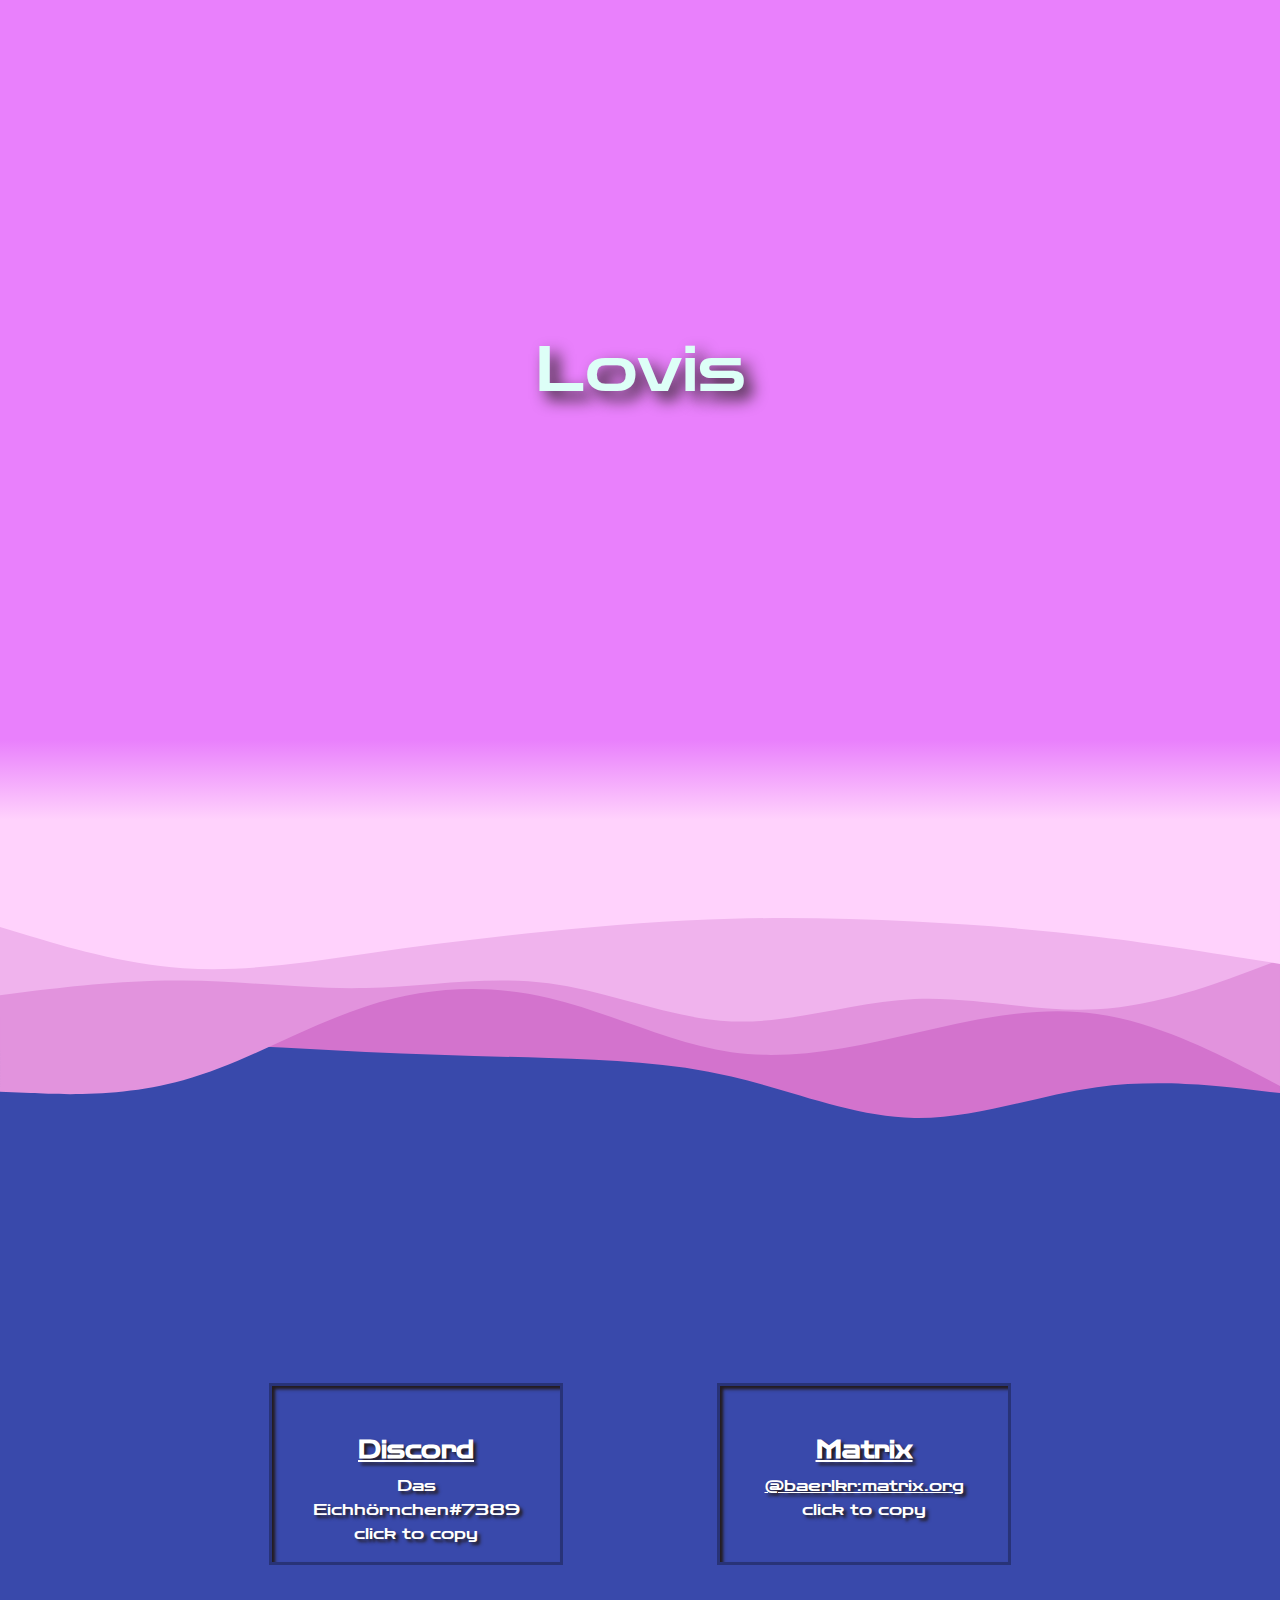
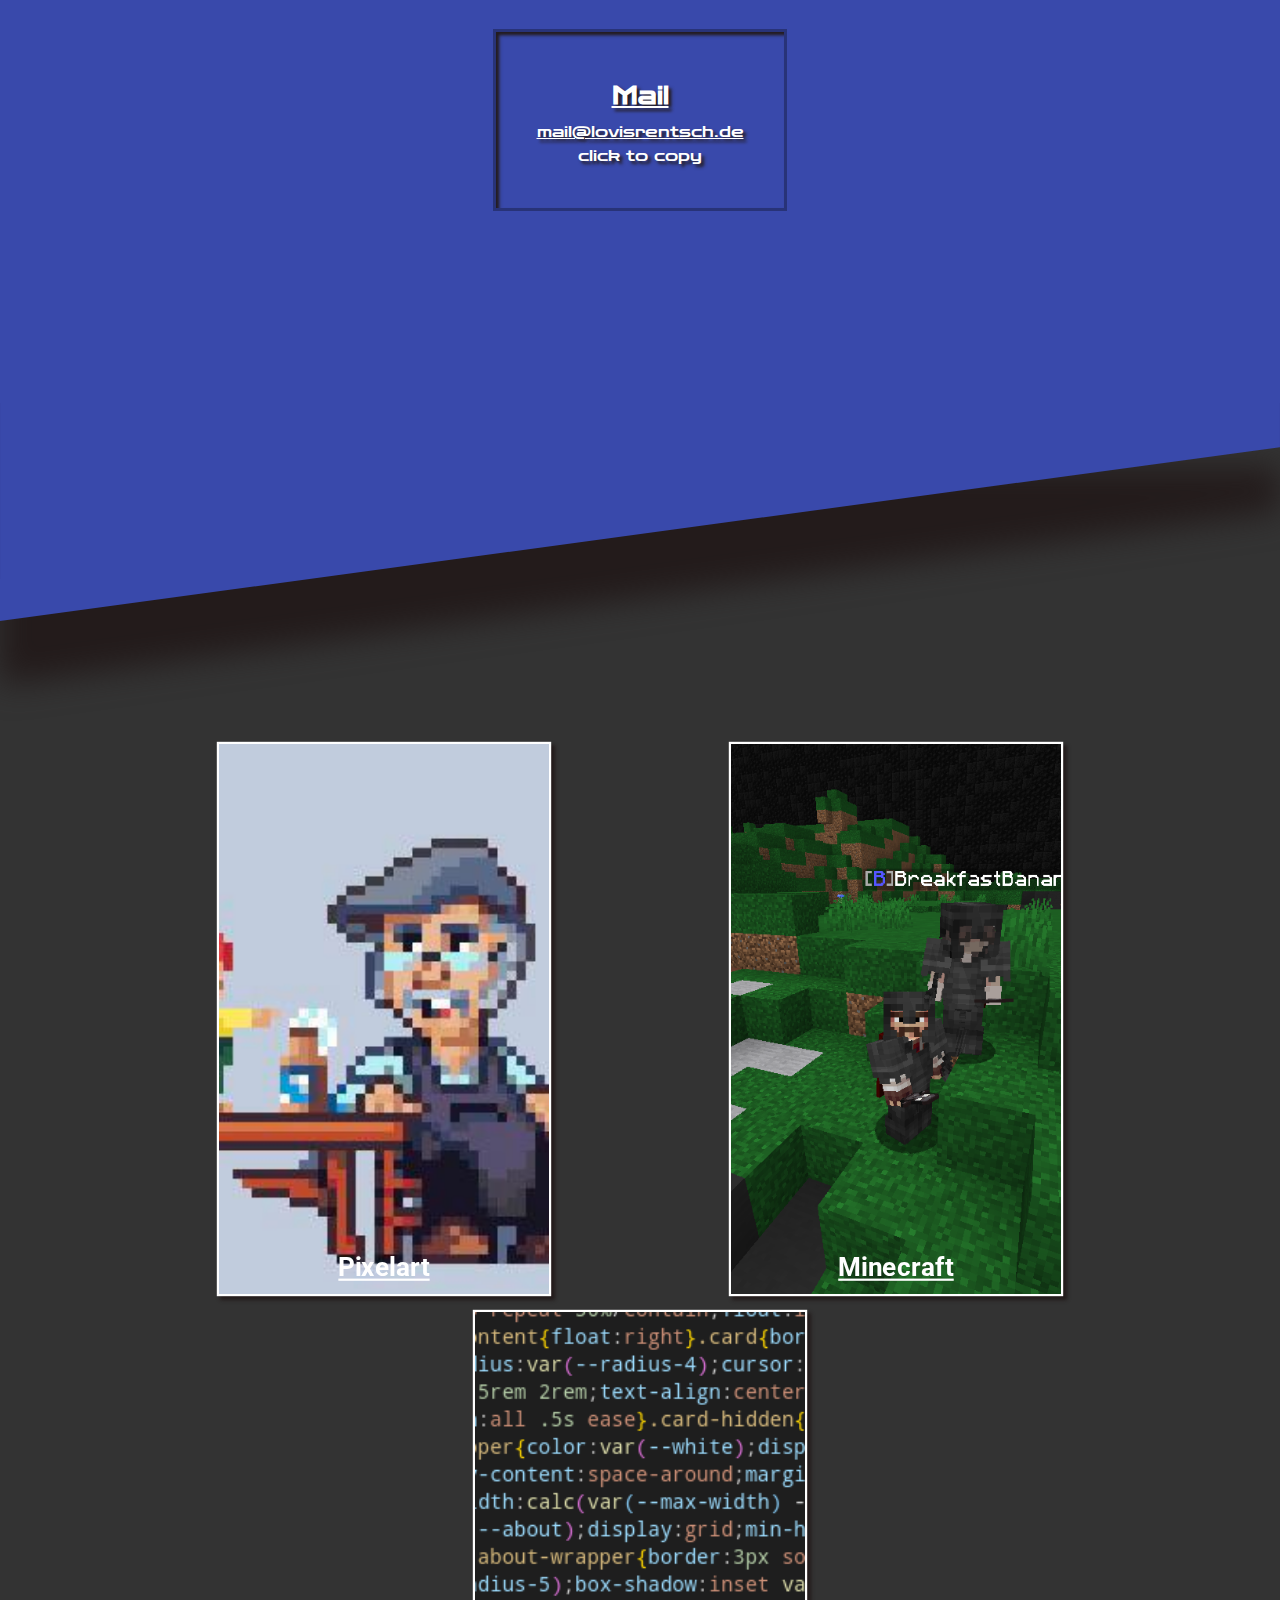
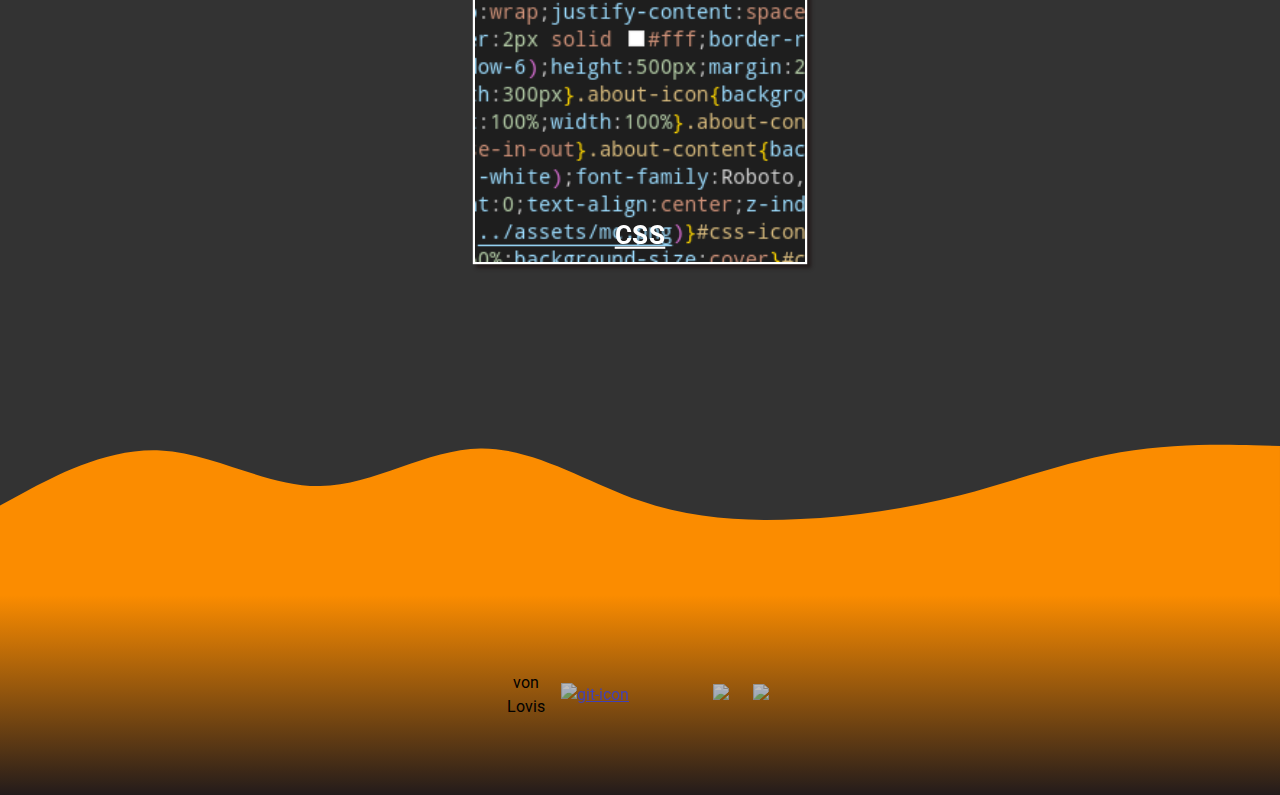
==== index.html @ d0f10a64 "Add files via upload" ====
<!DOCTYPE html>
<html lang="en">
<head>
    <meta charset="UTF-8">
    <meta http-equiv="X-UA-Compatible" content="IE=edge">
    <meta name="viewport" content="width=device-width, initial-scale=1.0">
    <style>
        @import url("https://unpkg.com/open-props");@import url("https://fonts.googleapis.com/css2?family=Zen+Dots&display=swap");@import url("https://fonts.googleapis.com/css2?family=Roboto:wght@300;500&display=swap");*{margin:0;padding:0}.float-left{float:left}.float-right{float:right}.text-al-left{text-align:left}.text-al-right{text-align:right}.text-al-center{text-align:center}.child-center{display:grid;place-items:center}html{font-family:Zen Dots,cursive;line-height:1.5em;overflow-x:hidden;scroll-behavior:smooth}::-webkit-scrollbar{width:.75rem}::-webkit-scrollbar-track{background-color:var(--gray-4)}::-webkit-scrollbar-thumb{background-color:var(--gray-6);border:2px solid var(--gray-4);border-radius:var(--radius-4)}h2{line-height:2em;text-decoration:underline}@keyframes onload{0%{background-color:#40e0d0;opacity:0}to{opacity:1}}body{animation:onload 6s ease}:root{--cyan:#ddfff7;--pink:#ffd2fc;--violet:#e980fc;--violet2:#b96ac9;--black:#231b1b;--blue:#3949ab;--green:#7cb342;--green-l1:#94c561;--green-l2:#add285;--green-d1:#638f35;--orange:#fb8c00;--white:#fff;--base:#333;--blue-d1:#283378;--about:var(--base);--shadow-5:.125em .125em .25em var(--black);--shadow-6:.2rem .2rem .2rem var(--black);--intro-gradient:var(--gradient-21);--max-width:100vw;--nav-height:5rem;--tween-shadow:0 4rem 1rem var(--black)}#intro{background-color:var(--violet);background-size:cover;display:grid;height:calc(100vh - 10rem);place-items:center;width:var(--max-width)}.lovis{color:var(--cyan);font-family:Zen Dots,cursive;font-size:4rem;position:relative;text-shadow:var(--shadow-5)}.lovis:before{background-color:var(--cyan);border-radius:.125em;box-shadow:var(--shadow-5);content:"";height:.125em;position:absolute;transform:translateY(1em);transition:all .5s ease-in-out;width:0}nav{align-items:center;background-color:var(--pink);display:flex;height:var(--nav-height);justify-content:space-around;position:sticky;top:0;width:var(--max-width);z-index:2}nav a{border:2px solid var(--cyan-9);color:var(--cyan-9);font-size:1.25rem;margin:1em 0;padding:.25em 1.5em;position:relative;text-decoration:none;transition:all .25s ease}nav a:before{bottom:0;content:"";left:0;outline:var(--cyan-9) 2px solid;position:absolute;right:0;top:0;transition:all .5s ease}#contact{background-color:var(--blue);display:flex;flex-wrap:wrap;justify-content:center;min-height:30vh;width:var(--max-width)}#contact a{color:var(--white)}.contact-icon{background:url(https://api.iconify.design/ic:baseline-alternate-email.svg?color=currentColor) no-repeat 50%/contain;float:left;height:4rem;width:4rem}.contact-content{float:right}.card{border:3px solid var(--blue-d1);border-radius:var(--radius-4);cursor:pointer;height:6rem;margin:2rem;padding:2.5rem 2rem;text-align:center;width:14rem}.card,.card-hidden{transition:all .5s ease}.card-hidden{color:var(--gray-4);font-size:0}.card-wrapper{color:var(--white);display:flex;flex-wrap:wrap;justify-content:space-around;margin:calc(var(--nav-height)*2) 0;width:calc(var(--max-width) - 30%)}#about{background-color:var(--about);display:grid;min-height:60vh;place-content:center}.about-wrapper{border:3px solid var(--black);border-radius:var(--radius-5);box-shadow:inset var(--shadow-6);display:flex;flex-wrap:wrap;justify-content:space-around;max-width:80vw;padding:2.5rem}.about-item{border:2px solid #fff;border-radius:var(--radius-5);box-shadow:var(--shadow-6);height:500px;margin:2rem;overflow:hidden;position:relative;width:300px}.about-icon{background:var(--gradient-23);height:100%;width:100%}.about-content,.about-icon{transition:all 1s ease-in-out}.about-content{background:transparent;bottom:3em;color:var(--white);font-family:Roboto,sans-serif;left:0;margin:0 auto;max-width:80%;position:relative;right:0;text-align:center}.about-content a{color:var(--gray-4)}#mc-icon{background-image:url(assets/mc.png);background-position:50%;background-size:cover}#css-icon{background-image:url(assets/css.png)}#css-icon,#pixel-icon{background-position:50%;background-size:cover;height:100%;width:100%}#pixel-icon{background-image:url(assets/pumuckl.jpg);background-repeat:no-repeat}#footer{background:linear-gradient(var(--orange),var(--black));display:flex;height:200px;justify-content:left}.footer-item{display:grid;margin:2rem;place-content:center}.footer-icon{filter:contrast(50%);height:50px;margin:10px;transition:all 1s ease}.footer-wrapper{align-items:center;color:var(--gray-5);display:flex;font-family:Roboto,sans-serif;justify-content:center;width:100%}.credit{height:fit-content;min-width:50px;text-align:center}.linie{border:2px solid var(--gray-5);border-radius:3px;height:60%;width:0}.other-tools{background-color:var(--black);border:none;bottom:0;color:var(--gray-5);display:flex;font-size:.75rem;justify-content:space-around;padding:.5em;position:relative;width:100%}.other-tools a{color:var(--gray-6);font-family:Roboto,sans-serif}#footer-links{align-items:center;display:grid;grid-auto-flow:column}.lovis:hover:before{width:100%}.lovis:hover{cursor:url(https://api.iconify.design/twemoji:cookie.svg?color=currentColor),auto}nav a:hover{box-shadow:inset var(--shadow-5);text-shadow:var(--shadow-5)}::-webkit-scrollbar-thumb:hover{background-color:var(--gray-7)}a:hover{text-decoration:underline;text-decoration-style:double}.card:hover .card-hidden{font-size:1rem}.card:hover{box-shadow:inset var(--shadow-6);text-shadow:var(--shadow-6)}.about-item:hover .about-content{transform:translateY(-110%)}.about-item:hover .about-icon{filter:brightness(50%)}.footer-icon:hover{filter:contrast(1);transform:scale(1.1)}.software{display:inline}.tween-nav-contact{background-color:var(--blue)}.tween-nav-contact img{width:100%}.tween-intro-nav{background-image:linear-gradient(var(--violet),var(--pink));height:5rem}.tween-contact-about{background-color:var(--about)}.tween-contact-about img{filter:drop-shadow(var(--tween-shadow));margin:0;width:100%}.tween-footer img{width:100%}.tween-footer{background-color:var(--base);display:grid}.tooltip{display:inline-block;position:relative}.tooltip .tooltiptext{background-color:#555;border-radius:6px;bottom:150%;color:#fff;font-family:Roboto,sans-serif;left:50%;margin-left:-75px;opacity:0;padding:5px;position:absolute;text-align:center;transition:opacity .3s;visibility:hidden;width:140px;z-index:1}.tooltip .tooltiptext:after{border:5px solid transparent;border-top-color:#555;content:"";left:50%;margin-left:-5px;position:absolute;top:100%}.tooltip:hover .tooltiptext{opacity:1;visibility:visible}.toast{background-color:var(--green-l2);border:4px dotted var(--green-d1);bottom:0;display:none;font-family:Courier New,Courier,monospace;margin:1rem;opacity:0;outline:var(--green-l2) solid 4px;padding:1em;position:fixed;transition:1s}.toast-wrapper{position:relative;z-index:4}.toast.block{display:block}.toast.eingeblendet{opacity:1}.toast.ausgeblendet{opacity:0}@media (max-width:1500px){.about-wrapper{border:none;box-shadow:none}.about-item{max-height:60vh;transform:scale(1.1)}nav a{box-shadow:inset var(--shadow-5);font-size:0;height:50px;text-shadow:var(--shadow-5);width:50px}#nav-contact{background:url(https://api.iconify.design/ic:round-contact-page.svg?color=currentColor) no-repeat 50%/contain}#nav-intro{background:url(https://api.iconify.design/ic:baseline-arrow-upward.svg?color=currentColor) no-repeat 50%/contain}#nav-about{background:url(https://api.iconify.design/ic:round-info.svg?color=currentColor) no-repeat 50%/contain}.card{box-shadow:inset var(--shadow-6);text-shadow:var(--shadow-6)}.card-hidden{font-size:1rem}.other-tools{display:none}}@media (max-width:320px){.zuklein{display:fixed;width:100%}.alles{display:none}body{animation:none;background-color:red;display:grid;height:100vh;padding:1em;place-content:center}}@media (min-width:320px){.zuklein{display:none}}@media (min-height:350px){.zukleinvertikal{display:none}}@media (max-height:350px){.zukleinvertikal{display:fixed;width:100%}.alles,.zuklein{display:none}body{animation:none;background-color:red;display:grid;height:100vh;padding:1em;place-content:center}}
    </style>
    <title>Lovis Rentsch</title>
    <link rel="shortcut icon" href="/assets/favicon.ico" type="image/x-icon">
    <script defer>
    function copydc() {
        var copyText = "Das Eichhörnchen#7389";
        navigator.clipboard.writeText(copyText);
        toasteinblenden();
    }
    function copymatrix() {
        var copyText = "@baerlkr:matrix.org";
        navigator.clipboard.writeText(copyText);
        toasteinblenden();
    }
    function copymail() {
        var copyText = "mail@lovisrentsch.de";
        navigator.clipboard.writeText(copyText);
        toasteinblenden();
    }
    function toasteinblenden(toast) {
        document.getElementById("toast-copy").classList.add("block");
        window.setTimeout( function() {
            document.getElementById("toast-copy").classList.add("eingeblendet");
        },1);
        window.setTimeout(toastausblenden, 2500);
    }
    function toastausblenden(toast) {
        document.getElementById("toast-copy").classList.add("ausgeblendet");
        window.setTimeout(function() {
            document.getElementById("toast-copy").classList.remove("block");
        },500);
        document.getElementById("toast-copy").classList.remove("eingeblendet");
        document.getElementById("toast-copy").classList.remove("ausgeblendet");
    }
    </script>
</head>
<body>
    <div class="zuklein">
        <p>
            Dein Bildschirm ist zu klein!
        </p>
    </div>
    <div class="zukleinvertikal">
        <p>
            Dein Bildschirm ist zu klein!
        </p>
    </div>
    <div class="alles">
    <div class="toast-wrapper">
        <div class="toast" id="toast-copy">
            In die Zwischenablage kopiert!
        </div>
    </div>
    <section id="intro">
        <div class="lovis">Lovis</div>
    </section>
    <div class="tween-intro-nav">
    </div>
        <nav>
            <a href="#intro" id="nav-intro">Intro</a>
            <a href="#contact" id="nav-contact" >Kontakt</a>
            <a href="#about" id="nav-about" >about</a>
        </nav>
        
        <div class="tween-nav-contact">
            <img src="assets/nav-contact.svg" alt="tween-stacked-waves">
        </div>
    <section id="contact">
        <div class="card-wrapper">
        <div class="card" onclick="copydc()" id="contact-dc">
            <h2>Discord</h2>
            <p id="contact-dc-copy">Das Eichhörnchen#7389</p>
            <div class="card-hidden">click to copy</div>
        </div>
        <div class="card" onclick="copymatrix()" id="contact-matrix">
            <h2>Matrix</h2>
            <a href="https://matrix.to/#/@baerlkr:matrix.org">@baerlkr:matrix.org</a>
            <div class="card-hidden">click to copy</div>
        </div>
        <div class="card" onclick="copymail()" id="contact-mail">
            <h2>Mail</h2>
            <a href="mailto:mail@lovisrentsch.de">mail@lovisrentsch.de</a>
            <div class="card-hidden">click to copy</div>
        </div>
        </div>
    </section>
    <div class="tween-contact-about">
        <img src="assets/contact-about.svg" alt="contact-about-wave">
    </div>
    <section id="about">
        <div class="about-wrapper">
            <div class="about-item pixel">
                <div class="about-icon" id="pixel-icon"></div>
                <div class="about-content pixel-content">
                    <h2>Pixelart</h2>
                    <p>Ich finde den Pixelart Style sehr ansprechend. Auch animiertes Pixelart finde ich faszinierend.</p>
                    <a href="https://www.reddit.com/r/placeDE/comments/tvegho/pumuckl_meister_eder/?utm_source=share&utm_medium=web2x&context=3">u/sleepdeeptreep</a>
                </div>
            </div>
            <div class="about-item mc">
                <div class="about-icon" id="mc-icon"></div>
                <div class="about-content mc-content">
                    <h2>Minecraft</h2>
                    <p>
                        Minecraft ist mein Lieblingsspiel auf dem PC.
                    </p>
                    <a href="https://de.namemc.com/profile/BaerLKR.1">IGN: BaerLKR</a>
                </div>
            </div>
            <div class="about-item css">
                <div class="about-icon" id="css-icon"></div>
                <div class="about-content css-content">
                    <h2>CSS</h2>
                    <p>
                        Ich entwerfe gerne Seiten mit HTML, CSS und JS.
                    </p>
                    <a href="https://github.com/LoviRent/LoviRent.github.io/blob/main/index.html">style.css</a>
                </div>
            </div>
        </div>
    </section>
    <div class="tween-footer">
        <img src="assets/footer.svg" alt="footer-wave">
    </div>
    <section id="footer">
        <div class="footer-wrapper">
        <div class="footer-item" id="footer-links">
            <div class="credit">
            <p>von</p>
            <p>Lovis</p>
        </div>
        <div class="github tooltip">
            <div class="tooltiptext">Quellcode</div>
            <a href="https://github.com/LoviRent/LoviRent.github.io">
                <img src="https://api.iconify.design/uil:github.svg" alt="git-icon" class="footer-icon" >
            </a>
        </div>
        </div>
        <div class="linie">
        </div>
        <div class="software footer-item">            
            <div class="openprops tooltip footer-icon-wrapper">
                <div class="tooltiptext">
                    PostCSS
                </div>
                <a href="https://postcss.org/">
                <img src="https://camo.githubusercontent.com/a2ebaaedf9af41416a2717b3a28f405b39535397f4463c5c5119146c84c240f9/68747470733a2f2f706f73746373732e6f72672f6c6f676f2e737667" class="footer-icon">
            </a>
            </div>
            <div class="postcss tooltip footer-icon-wrapper">
                <div class="tooltiptext">
                    openprops
                </div>
                <a href="https://open-props.style/">
                <img src="https://user-images.githubusercontent.com/1134620/141246730-7df4cf2a-6249-42ca-a01b-494c3ccddabe.png" class="footer-icon">
            </a>
            </div>
        </div>
        </div>
    </section>
    <div class="other-tools">
        <div class="tooltip" id="used-1">
            <a href="https://vipinmishra.dev/VIPColors/">VIP colors</a>
            <div class="tooltiptext">eine Farbpalette</div>
        </div>
        <div class="tooltip" id="used-2">
            <a href="https://vipinmishra.dev/color-shades-generator/">colorshades</a>
            <div class="tooltiptext">hell/dunkel Farbtöne</div>
        </div>
        <div class="tooltip" id="used-3">
            <a href="https://cssgradient.io/">CSS gradient</a>
            <div class="tooltiptext">CSS Farbverläufe</div>
        </div>
        <div class="tooltip" id="used-4">
            <a href="https://haikei.app/">Haikei</a>
            <div class="tooltiptext">ein SVG/PNG Wellen-Generator</div>
        </div>
        <div class="tooltip" id="used-5">
            <a href="https://icones.js.org/">icones</a>
            <div class="tooltiptext">Icons ohne Download</div>
        </div>
    </div>
</div>
</body>
</html>
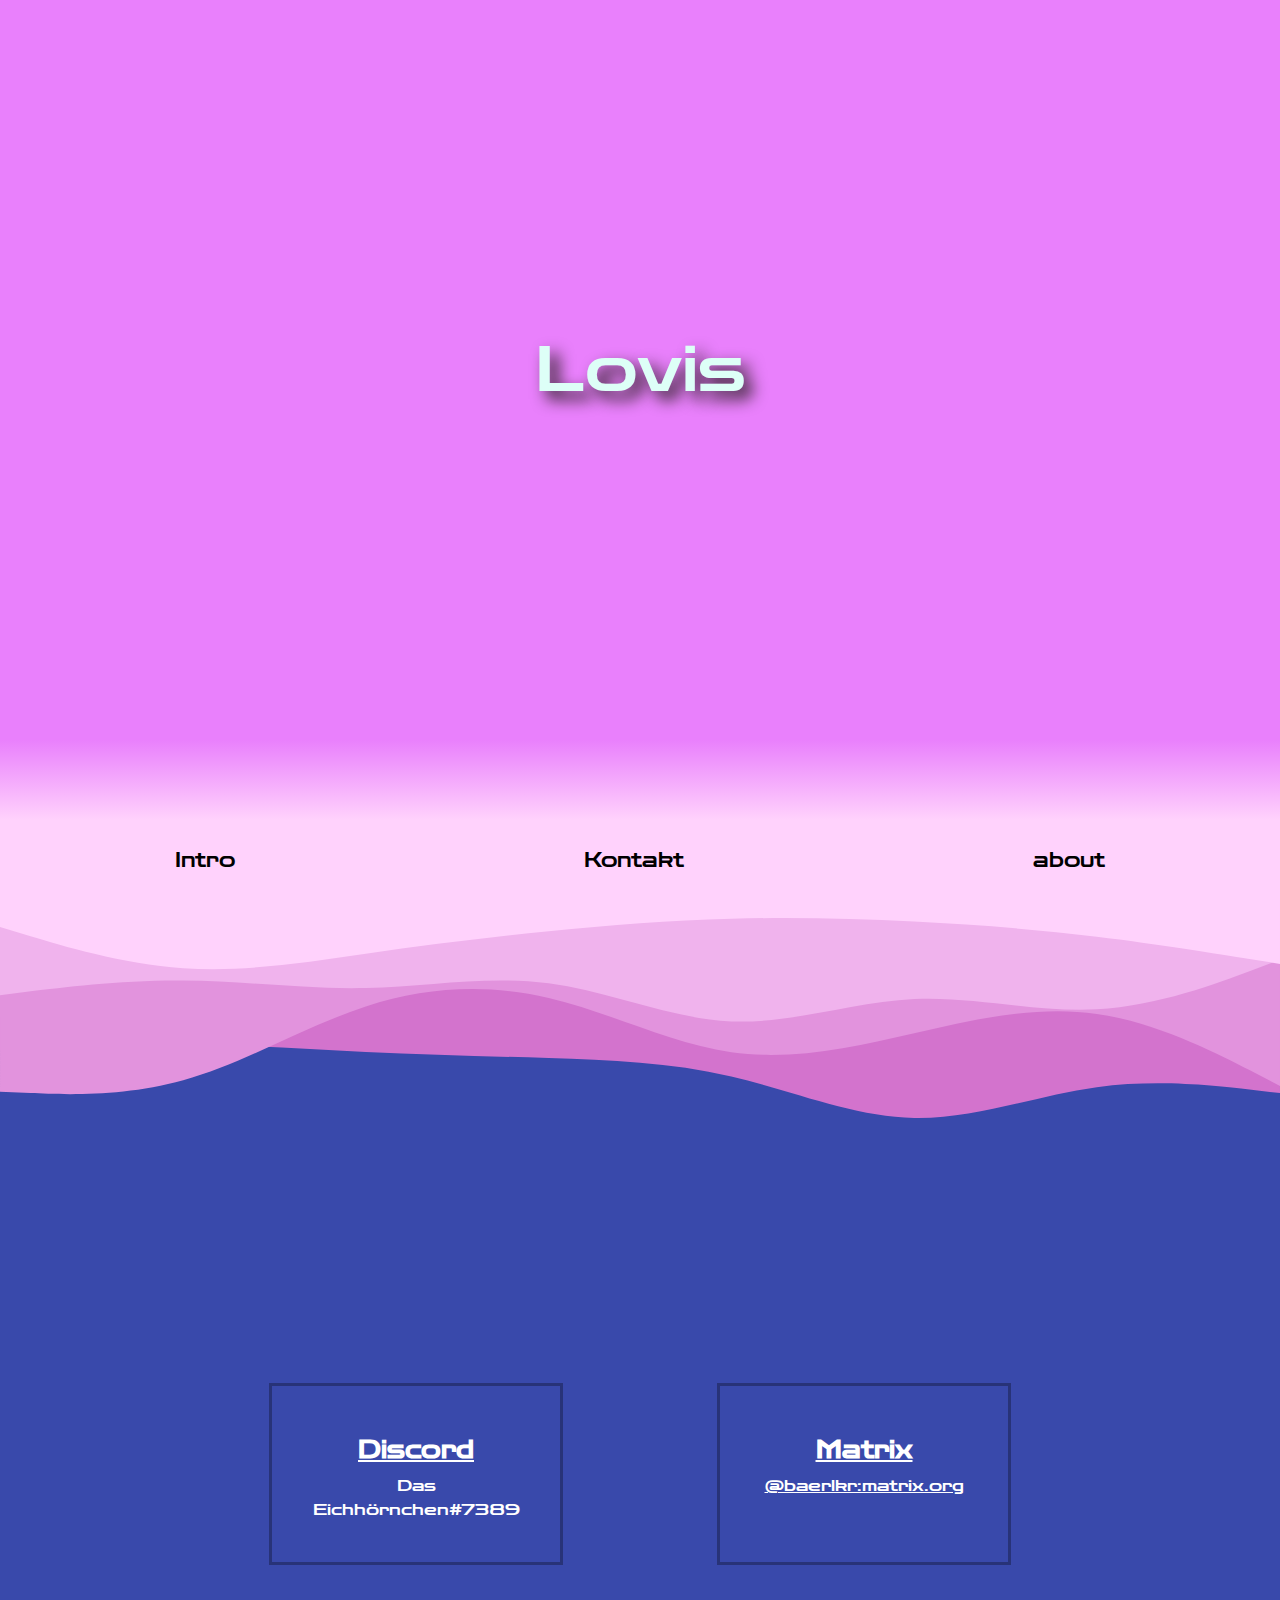
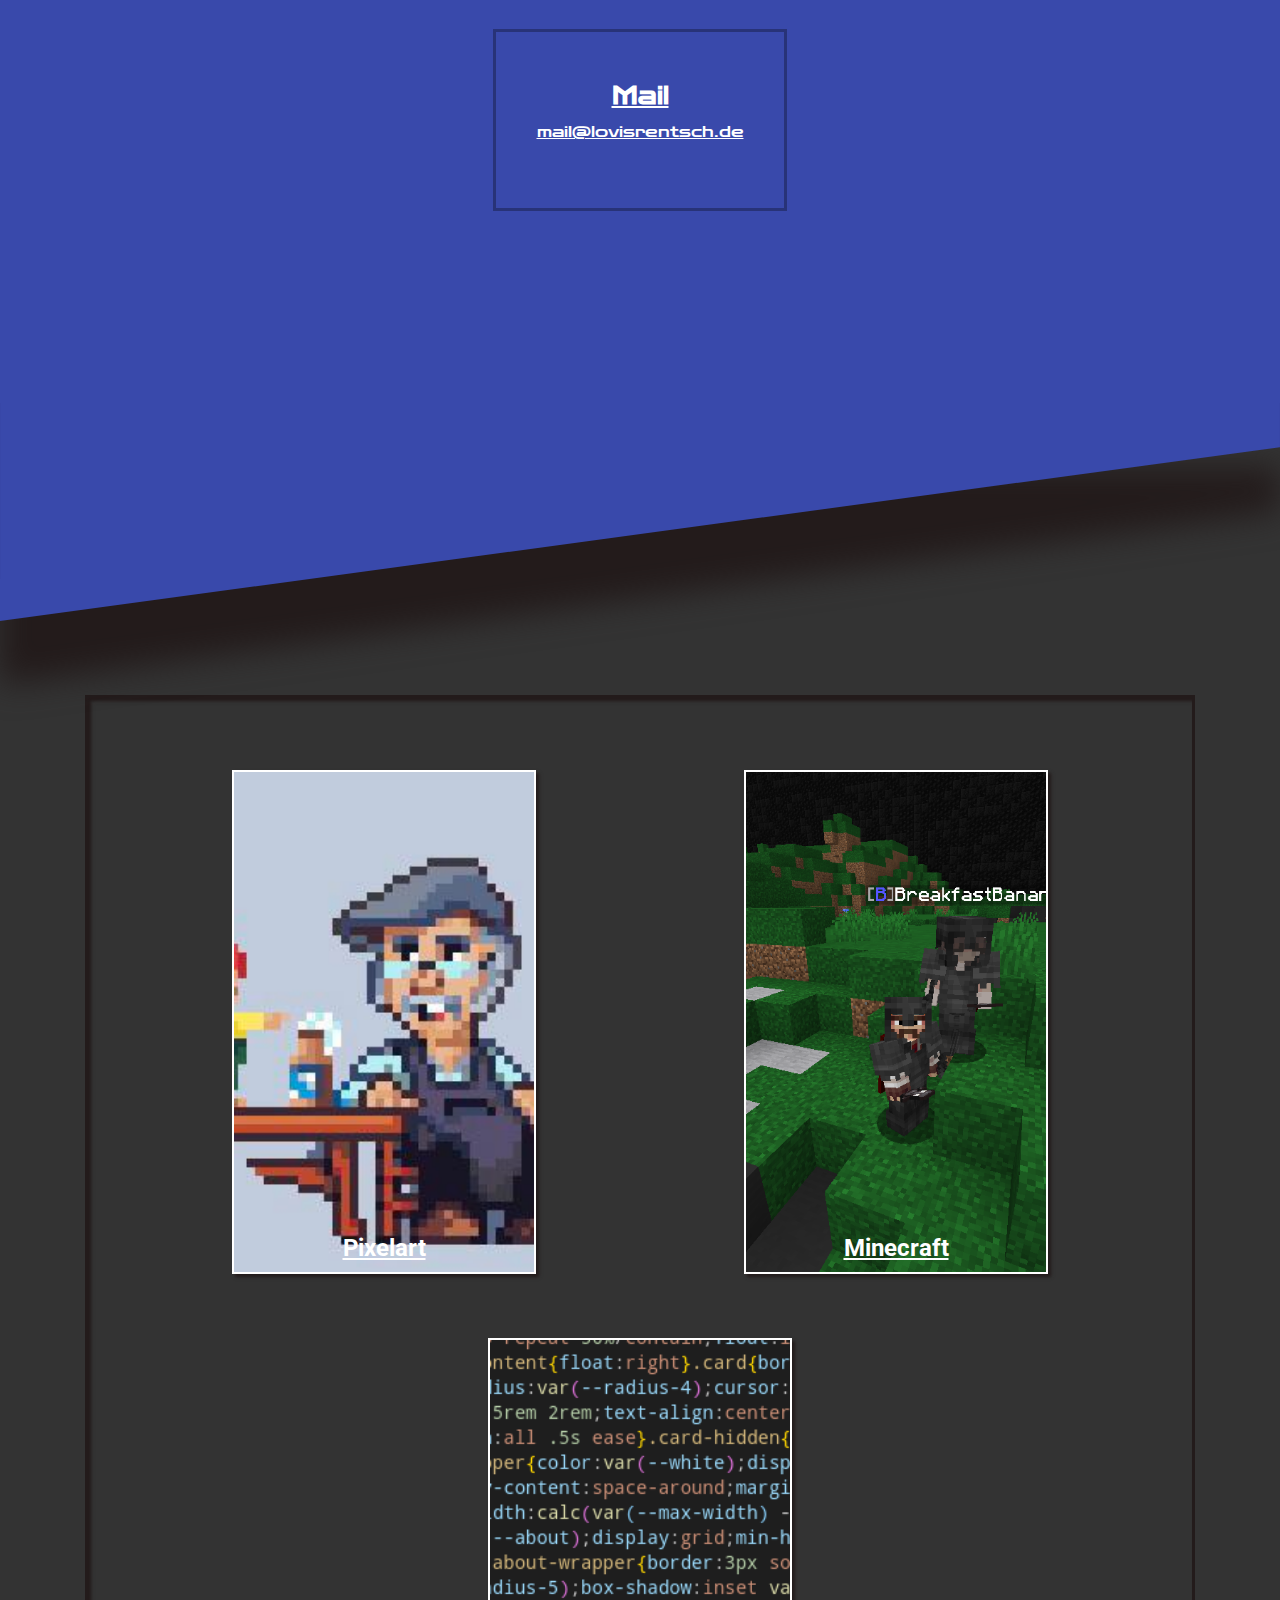
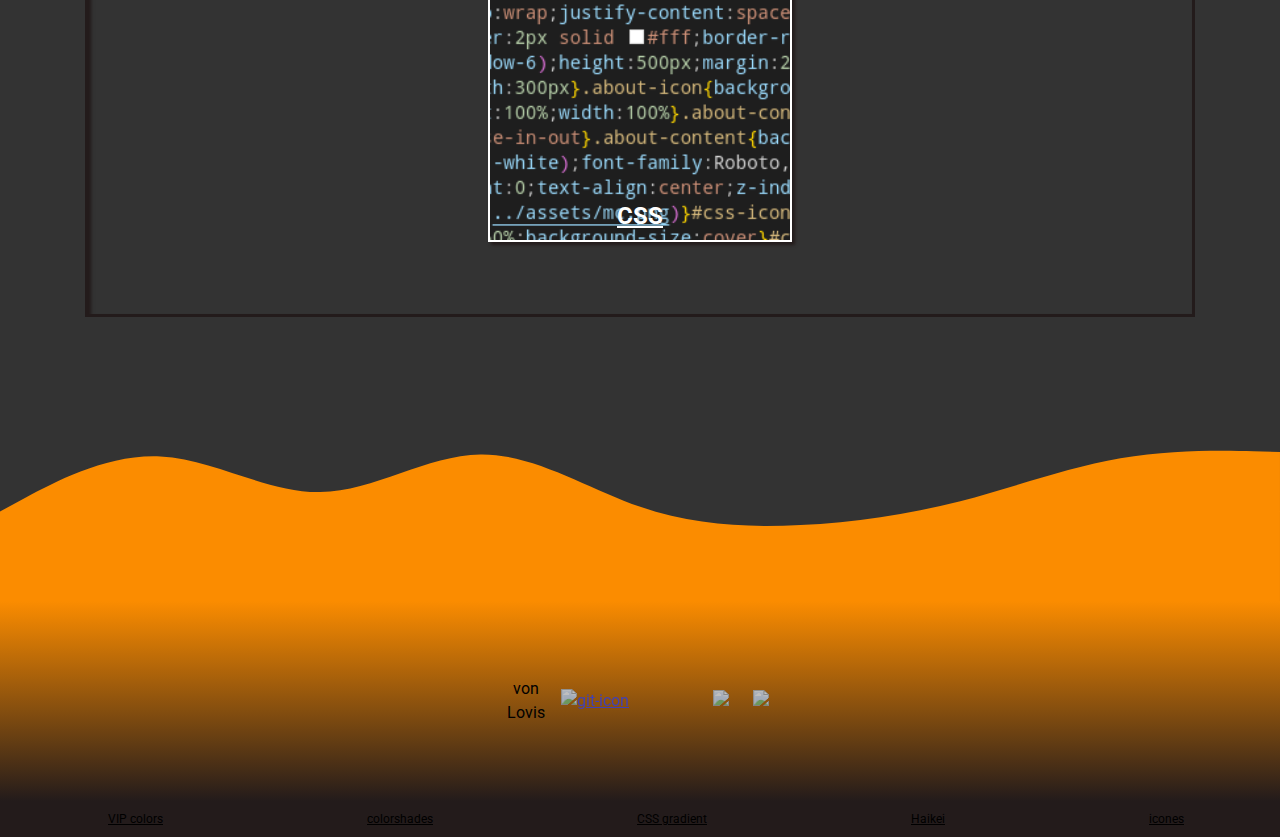
==== commit 7739f519: "Add files via upload" ====
--- a/index.html
+++ b/index.html
@@ -4,43 +4,13 @@
     <meta charset="UTF-8">
     <meta http-equiv="X-UA-Compatible" content="IE=edge">
     <meta name="viewport" content="width=device-width, initial-scale=1.0">
-    <style>
-        @import url("https://unpkg.com/open-props");@import url("https://fonts.googleapis.com/css2?family=Zen+Dots&display=swap");@import url("https://fonts.googleapis.com/css2?family=Roboto:wght@300;500&display=swap");*{margin:0;padding:0}.float-left{float:left}.float-right{float:right}.text-al-left{text-align:left}.text-al-right{text-align:right}.text-al-center{text-align:center}.child-center{display:grid;place-items:center}html{font-family:Zen Dots,cursive;line-height:1.5em;overflow-x:hidden;scroll-behavior:smooth}::-webkit-scrollbar{width:.75rem}::-webkit-scrollbar-track{background-color:var(--gray-4)}::-webkit-scrollbar-thumb{background-color:var(--gray-6);border:2px solid var(--gray-4);border-radius:var(--radius-4)}h2{line-height:2em;text-decoration:underline}@keyframes onload{0%{background-color:#40e0d0;opacity:0}to{opacity:1}}body{animation:onload 6s ease}:root{--cyan:#ddfff7;--pink:#ffd2fc;--violet:#e980fc;--violet2:#b96ac9;--black:#231b1b;--blue:#3949ab;--green:#7cb342;--green-l1:#94c561;--green-l2:#add285;--green-d1:#638f35;--orange:#fb8c00;--white:#fff;--base:#333;--blue-d1:#283378;--about:var(--base);--shadow-5:.125em .125em .25em var(--black);--shadow-6:.2rem .2rem .2rem var(--black);--intro-gradient:var(--gradient-21);--max-width:100vw;--nav-height:5rem;--tween-shadow:0 4rem 1rem var(--black)}#intro{background-color:var(--violet);background-size:cover;display:grid;height:calc(100vh - 10rem);place-items:center;width:var(--max-width)}.lovis{color:var(--cyan);font-family:Zen Dots,cursive;font-size:4rem;position:relative;text-shadow:var(--shadow-5)}.lovis:before{background-color:var(--cyan);border-radius:.125em;box-shadow:var(--shadow-5);content:"";height:.125em;position:absolute;transform:translateY(1em);transition:all .5s ease-in-out;width:0}nav{align-items:center;background-color:var(--pink);display:flex;height:var(--nav-height);justify-content:space-around;position:sticky;top:0;width:var(--max-width);z-index:2}nav a{border:2px solid var(--cyan-9);color:var(--cyan-9);font-size:1.25rem;margin:1em 0;padding:.25em 1.5em;position:relative;text-decoration:none;transition:all .25s ease}nav a:before{bottom:0;content:"";left:0;outline:var(--cyan-9) 2px solid;position:absolute;right:0;top:0;transition:all .5s ease}#contact{background-color:var(--blue);display:flex;flex-wrap:wrap;justify-content:center;min-height:30vh;width:var(--max-width)}#contact a{color:var(--white)}.contact-icon{background:url(https://api.iconify.design/ic:baseline-alternate-email.svg?color=currentColor) no-repeat 50%/contain;float:left;height:4rem;width:4rem}.contact-content{float:right}.card{border:3px solid var(--blue-d1);border-radius:var(--radius-4);cursor:pointer;height:6rem;margin:2rem;padding:2.5rem 2rem;text-align:center;width:14rem}.card,.card-hidden{transition:all .5s ease}.card-hidden{color:var(--gray-4);font-size:0}.card-wrapper{color:var(--white);display:flex;flex-wrap:wrap;justify-content:space-around;margin:calc(var(--nav-height)*2) 0;width:calc(var(--max-width) - 30%)}#about{background-color:var(--about);display:grid;min-height:60vh;place-content:center}.about-wrapper{border:3px solid var(--black);border-radius:var(--radius-5);box-shadow:inset var(--shadow-6);display:flex;flex-wrap:wrap;justify-content:space-around;max-width:80vw;padding:2.5rem}.about-item{border:2px solid #fff;border-radius:var(--radius-5);box-shadow:var(--shadow-6);height:500px;margin:2rem;overflow:hidden;position:relative;width:300px}.about-icon{background:var(--gradient-23);height:100%;width:100%}.about-content,.about-icon{transition:all 1s ease-in-out}.about-content{background:transparent;bottom:3em;color:var(--white);font-family:Roboto,sans-serif;left:0;margin:0 auto;max-width:80%;position:relative;right:0;text-align:center}.about-content a{color:var(--gray-4)}#mc-icon{background-image:url(assets/mc.png);background-position:50%;background-size:cover}#css-icon{background-image:url(assets/css.png)}#css-icon,#pixel-icon{background-position:50%;background-size:cover;height:100%;width:100%}#pixel-icon{background-image:url(assets/pumuckl.jpg);background-repeat:no-repeat}#footer{background:linear-gradient(var(--orange),var(--black));display:flex;height:200px;justify-content:left}.footer-item{display:grid;margin:2rem;place-content:center}.footer-icon{filter:contrast(50%);height:50px;margin:10px;transition:all 1s ease}.footer-wrapper{align-items:center;color:var(--gray-5);display:flex;font-family:Roboto,sans-serif;justify-content:center;width:100%}.credit{height:fit-content;min-width:50px;text-align:center}.linie{border:2px solid var(--gray-5);border-radius:3px;height:60%;width:0}.other-tools{background-color:var(--black);border:none;bottom:0;color:var(--gray-5);display:flex;font-size:.75rem;justify-content:space-around;padding:.5em;position:relative;width:100%}.other-tools a{color:var(--gray-6);font-family:Roboto,sans-serif}#footer-links{align-items:center;display:grid;grid-auto-flow:column}.lovis:hover:before{width:100%}.lovis:hover{cursor:url(https://api.iconify.design/twemoji:cookie.svg?color=currentColor),auto}nav a:hover{box-shadow:inset var(--shadow-5);text-shadow:var(--shadow-5)}::-webkit-scrollbar-thumb:hover{background-color:var(--gray-7)}a:hover{text-decoration:underline;text-decoration-style:double}.card:hover .card-hidden{font-size:1rem}.card:hover{box-shadow:inset var(--shadow-6);text-shadow:var(--shadow-6)}.about-item:hover .about-content{transform:translateY(-110%)}.about-item:hover .about-icon{filter:brightness(50%)}.footer-icon:hover{filter:contrast(1);transform:scale(1.1)}.software{display:inline}.tween-nav-contact{background-color:var(--blue)}.tween-nav-contact img{width:100%}.tween-intro-nav{background-image:linear-gradient(var(--violet),var(--pink));height:5rem}.tween-contact-about{background-color:var(--about)}.tween-contact-about img{filter:drop-shadow(var(--tween-shadow));margin:0;width:100%}.tween-footer img{width:100%}.tween-footer{background-color:var(--base);display:grid}.tooltip{display:inline-block;position:relative}.tooltip .tooltiptext{background-color:#555;border-radius:6px;bottom:150%;color:#fff;font-family:Roboto,sans-serif;left:50%;margin-left:-75px;opacity:0;padding:5px;position:absolute;text-align:center;transition:opacity .3s;visibility:hidden;width:140px;z-index:1}.tooltip .tooltiptext:after{border:5px solid transparent;border-top-color:#555;content:"";left:50%;margin-left:-5px;position:absolute;top:100%}.tooltip:hover .tooltiptext{opacity:1;visibility:visible}.toast{background-color:var(--green-l2);border:4px dotted var(--green-d1);bottom:0;display:none;font-family:Courier New,Courier,monospace;margin:1rem;opacity:0;outline:var(--green-l2) solid 4px;padding:1em;position:fixed;transition:1s}.toast-wrapper{position:relative;z-index:4}.toast.block{display:block}.toast.eingeblendet{opacity:1}.toast.ausgeblendet{opacity:0}@media (max-width:1500px){.about-wrapper{border:none;box-shadow:none}.about-item{max-height:60vh;transform:scale(1.1)}nav a{box-shadow:inset var(--shadow-5);font-size:0;height:50px;text-shadow:var(--shadow-5);width:50px}#nav-contact{background:url(https://api.iconify.design/ic:round-contact-page.svg?color=currentColor) no-repeat 50%/contain}#nav-intro{background:url(https://api.iconify.design/ic:baseline-arrow-upward.svg?color=currentColor) no-repeat 50%/contain}#nav-about{background:url(https://api.iconify.design/ic:round-info.svg?color=currentColor) no-repeat 50%/contain}.card{box-shadow:inset var(--shadow-6);text-shadow:var(--shadow-6)}.card-hidden{font-size:1rem}.other-tools{display:none}}@media (max-width:320px){.zuklein{display:fixed;width:100%}.alles{display:none}body{animation:none;background-color:red;display:grid;height:100vh;padding:1em;place-content:center}}@media (min-width:320px){.zuklein{display:none}}@media (min-height:350px){.zukleinvertikal{display:none}}@media (max-height:350px){.zukleinvertikal{display:fixed;width:100%}.alles,.zuklein{display:none}body{animation:none;background-color:red;display:grid;height:100vh;padding:1em;place-content:center}}
-    </style>
+    <link rel="stylesheet" href="css/style.css">
     <title>Lovis Rentsch</title>
     <link rel="shortcut icon" href="/assets/favicon.ico" type="image/x-icon">
-    <script defer>
-    function copydc() {
-        var copyText = "Das Eichhörnchen#7389";
-        navigator.clipboard.writeText(copyText);
-        toasteinblenden();
-    }
-    function copymatrix() {
-        var copyText = "@baerlkr:matrix.org";
-        navigator.clipboard.writeText(copyText);
-        toasteinblenden();
-    }
-    function copymail() {
-        var copyText = "mail@lovisrentsch.de";
-        navigator.clipboard.writeText(copyText);
-        toasteinblenden();
-    }
-    function toasteinblenden(toast) {
-        document.getElementById("toast-copy").classList.add("block");
-        window.setTimeout( function() {
-            document.getElementById("toast-copy").classList.add("eingeblendet");
-        },1);
-        window.setTimeout(toastausblenden, 2500);
-    }
-    function toastausblenden(toast) {
-        document.getElementById("toast-copy").classList.add("ausgeblendet");
-        window.setTimeout(function() {
-            document.getElementById("toast-copy").classList.remove("block");
-        },500);
-        document.getElementById("toast-copy").classList.remove("eingeblendet");
-        document.getElementById("toast-copy").classList.remove("ausgeblendet");
-    }
-    </script>
+    <!-- script -->
+    <script src="js/copy.js" defer></script>
+    <script src="js/toast.js" defer></script>
+
 </head>
 <body>
     <div class="zuklein">
@@ -55,6 +25,25 @@
     </div>
     <div class="alles">
     <div class="toast-wrapper">
+        <div class="toast about-toast" id="pixel-toast">
+            <div class="exit" onclick="toastexit_pixel()"></div>
+            <a href="assets/pumuckl.jpg"target="_blank" rel="noopener noreferrer">
+            <img src="assets/pumuckl.jpg"></a>
+            Veröffentlicht von:
+            <a href="https://www.reddit.com/r/placeDE/comments/tvegho/pumuckl_meister_eder/?utm_source=share&utm_medium=web2x&context=3">u/sleepdeeptreep</a>
+        </div>
+        <div class="toast about-toast" id="mc-toast">
+            <div class="exit" onclick="toastexit_mc()"></div>
+            <a href="https://pvplegacy.net/" class="tooltip" ><div class="tooltiptext">wurde auf pvplegacy aufgenommen</div>play.pvplegacy.net</a>
+            <a href="assets/mc.png"target="_blank" rel="noopener noreferrer">
+            <img src="assets/mc.png"></a>
+        </div>
+        <div class="toast about-toast" id="css-toast">
+            <div class="exit" onclick="toastexit_css()"></div>
+            das CSS dieser Seite
+            <a href="assets/css.png"target="_blank" rel="noopener noreferrer">
+            <img src="assets/css.png"></a>
+        </div>
         <div class="toast" id="toast-copy">
             In die Zwischenablage kopiert!
         </div>
@@ -102,7 +91,7 @@
                 <div class="about-content pixel-content">
                     <h2>Pixelart</h2>
                     <p>Ich finde den Pixelart Style sehr ansprechend. Auch animiertes Pixelart finde ich faszinierend.</p>
-                    <a href="https://www.reddit.com/r/placeDE/comments/tvegho/pumuckl_meister_eder/?utm_source=share&utm_medium=web2x&context=3">u/sleepdeeptreep</a>
+                    <div class="about-btn tooltip pixel-btn" onclick="toast_pixel()"><div class="tooltiptext">Bild-Großansicht</div> Bild</div>
                 </div>
             </div>
             <div class="about-item mc">
@@ -112,7 +101,8 @@
                     <p>
                         Minecraft ist mein Lieblingsspiel auf dem PC.
                     </p>
-                    <a href="https://de.namemc.com/profile/BaerLKR.1">IGN: BaerLKR</a>
+                    <a href="https://de.namemc.com/profile/BaerLKR.1"target="_blank" rel="noopener noreferrer" class="tooltip"><div class="tooltiptext">NameMC</div>IGN: BaerLKR</a>
+                    <div class="mc-btn tooltip about-btn" onclick="toast_mc()"><div class="tooltiptext">Bild-Großansicht</div> Bild</div>
                 </div>
             </div>
             <div class="about-item css">
@@ -122,7 +112,8 @@
                     <p>
                         Ich entwerfe gerne Seiten mit HTML, CSS und JS.
                     </p>
-                    <a href="https://github.com/LoviRent/LoviRent.github.io/blob/main/index.html">style.css</a>
+                    <a href="css/style.css"target="_blank" rel="noopener noreferrer">style.css</a>
+                    <div class="about-btn tooltip css-btn" onclick="toast_css()"> <div class="tooltiptext">Bild-Großansicht</div> Bild</div>
                 </div>
             </div>
         </div>
@@ -139,7 +130,7 @@
         </div>
         <div class="github tooltip">
             <div class="tooltiptext">Quellcode</div>
-            <a href="https://github.com/LoviRent/LoviRent.github.io">
+            <a href="https://github.com/LoviRent/LoviRent.github.io"target="_blank" rel="noopener noreferrer">
                 <img src="https://api.iconify.design/uil:github.svg" alt="git-icon" class="footer-icon" >
             </a>
         </div>
@@ -151,7 +142,7 @@
                 <div class="tooltiptext">
                     PostCSS
                 </div>
-                <a href="https://postcss.org/">
+                <a href="https://postcss.org/"target="_blank" rel="noopener noreferrer">
                 <img src="https://camo.githubusercontent.com/a2ebaaedf9af41416a2717b3a28f405b39535397f4463c5c5119146c84c240f9/68747470733a2f2f706f73746373732e6f72672f6c6f676f2e737667" class="footer-icon">
             </a>
             </div>
@@ -159,7 +150,7 @@
                 <div class="tooltiptext">
                     openprops
                 </div>
-                <a href="https://open-props.style/">
+                <a href="https://open-props.style/"target="_blank" rel="noopener noreferrer">
                 <img src="https://user-images.githubusercontent.com/1134620/141246730-7df4cf2a-6249-42ca-a01b-494c3ccddabe.png" class="footer-icon">
             </a>
             </div>
@@ -168,23 +159,23 @@
     </section>
     <div class="other-tools">
         <div class="tooltip" id="used-1">
-            <a href="https://vipinmishra.dev/VIPColors/">VIP colors</a>
+            <a href="https://vipinmishra.dev/VIPColors/"target="_blank" rel="noopener noreferrer">VIP colors</a>
             <div class="tooltiptext">eine Farbpalette</div>
         </div>
         <div class="tooltip" id="used-2">
-            <a href="https://vipinmishra.dev/color-shades-generator/">colorshades</a>
+            <a target="_blank" rel="noopener noreferrer" href="https://vipinmishra.dev/color-shades-generator/">colorshades</a>
             <div class="tooltiptext">hell/dunkel Farbtöne</div>
         </div>
         <div class="tooltip" id="used-3">
-            <a href="https://cssgradient.io/">CSS gradient</a>
+            <a href="https://cssgradient.io/"target="_blank" rel="noopener noreferrer">CSS gradient</a>
             <div class="tooltiptext">CSS Farbverläufe</div>
         </div>
         <div class="tooltip" id="used-4">
-            <a href="https://haikei.app/">Haikei</a>
+            <a href="https://haikei.app/"target="_blank" rel="noopener noreferrer">Haikei</a>
             <div class="tooltiptext">ein SVG/PNG Wellen-Generator</div>
         </div>
         <div class="tooltip" id="used-5">
-            <a href="https://icones.js.org/">icones</a>
+            <a href="https://icones.js.org/"target="_blank" rel="noopener noreferrer">icones</a>
             <div class="tooltiptext">Icons ohne Download</div>
         </div>
     </div>
--- a/css/style.css
+++ b/css/style.css
@@ -0,0 +1 @@
+@import url("https://unpkg.com/open-props");@import url("https://cdnjs.cloudflare.com/ajax/libs/animate.css/4.1.1/animate.min.css");@import url("https://fonts.googleapis.com/css2?family=Zen+Dots&display=swap");@import url("https://fonts.googleapis.com/css2?family=Roboto:wght@300;500&display=swap");*{margin:0;padding:0}.float-left{float:left}.float-right{float:right}.text-al-left{text-align:left}.text-al-right{text-align:right}.text-al-center{text-align:center}.child-center{display:grid;place-items:center}html{font-family:Zen Dots,cursive;line-height:1.5em;overflow-x:hidden;scroll-behavior:smooth}::-webkit-scrollbar{width:.75rem}::-webkit-scrollbar-track{background-color:var(--gray-4)}::-webkit-scrollbar-thumb{background-color:var(--gray-6);border:2px solid var(--gray-4);border-radius:var(--radius-4)}h2{line-height:2em;text-decoration:underline}@keyframes onload{0%{background-color:#40e0d0;opacity:0}to{opacity:1}}body{animation:onload 6s ease}@keyframes pulse-s{0%{transform:none}50%{transform:scale(1.3)}to{transform:none}}:root{--cyan:#ddfff7;--pink:#ffd2fc;--violet:#e980fc;--violet2:#b96ac9;--black:#231b1b;--blue:#3949ab;--green:#7cb342;--green-l1:#94c561;--green-l2:#add285;--green-d1:#638f35;--orange:#fb8c00;--white:#fff;--base:#333;--blue-d1:#283378;--about:var(--base);--shadow-5:.125em .125em .25em var(--black);--shadow-6:.2rem .2rem .2rem var(--black);--intro-gradient:var(--gradient-21);--max-width:100vw;--nav-height:5rem;--tween-shadow:0 4rem 1rem var(--black);--exit:url(https://api.iconify.design/maki:cross-11.svg)}#intro{background-color:var(--violet);background-size:cover;display:grid;height:calc(100vh - 10rem);place-items:center;width:var(--max-width)}.lovis{color:var(--cyan);font-family:Zen Dots,cursive;font-size:4rem;position:relative;text-shadow:var(--shadow-5)}.lovis:before{background-color:var(--cyan);border-radius:.125em;box-shadow:var(--shadow-5);content:"";height:.125em;position:absolute;transform:translateY(1em);transition:all .5s ease-in-out;width:0}nav{align-items:center;background-color:var(--pink);display:flex;height:var(--nav-height);justify-content:space-around;position:sticky;top:0;width:var(--max-width);z-index:2}nav a{border:2px solid var(--cyan-9);color:var(--cyan-9);font-size:1.25rem;margin:1em 0;padding:.25em 1.5em;position:relative;text-decoration:none;transition:all .25s ease}nav a:before{bottom:0;content:"";left:0;outline:var(--cyan-9) 2px solid;position:absolute;right:0;top:0;transition:all .5s ease}#contact{background-color:var(--blue);display:flex;flex-wrap:wrap;justify-content:center;min-height:30vh;width:var(--max-width)}#contact a{color:var(--white)}.contact-icon{background:url(https://api.iconify.design/ic:baseline-alternate-email.svg?color=currentColor) no-repeat 50%/contain;float:left;height:4rem;width:4rem}.contact-content{float:right}.card{border:3px solid var(--blue-d1);border-radius:var(--radius-4);cursor:pointer;height:6rem;margin:2rem;padding:2.5rem 2rem;text-align:center;width:14rem}.card,.card-hidden{transition:all .5s ease}.card-hidden{color:var(--gray-4);font-size:0}.card-wrapper{color:var(--white);display:flex;flex-wrap:wrap;justify-content:space-around;margin:calc(var(--nav-height)*2) 0;width:calc(var(--max-width) - 30%)}#about{background-color:var(--about);display:grid;min-height:60vh;place-content:center}.about-wrapper{border:3px solid var(--black);border-radius:var(--radius-5);box-shadow:inset var(--shadow-6);display:flex;flex-wrap:wrap;justify-content:space-around;max-width:80vw;padding:2.5rem}.about-item{border:2px solid #fff;border-radius:var(--radius-5);box-shadow:var(--shadow-6);height:500px;margin:2rem;overflow:hidden;position:relative;width:300px}.about-icon{background:var(--gradient-23);height:100%;width:100%}.about-content,.about-icon{transition:all 1s ease-in-out}.about-content{background:transparent;bottom:3em;color:var(--white);font-family:Roboto,sans-serif;left:0;margin:0 auto;max-width:80%;position:relative;right:0;text-align:center}.about-content a{color:var(--gray-4)}#mc-icon{background-image:url(../assets/mc.png);background-position:50%;background-size:cover}#css-icon{background-image:url(../assets/css.png)}#css-icon,#pixel-icon{background-position:50%;background-size:cover;height:100%;width:100%}#pixel-icon{background-image:url(../assets/pumuckl.jpg);background-repeat:no-repeat}#footer{background:linear-gradient(var(--orange),var(--black));display:flex;height:200px;justify-content:left}.footer-item{display:grid;margin:2rem;place-content:center}.footer-icon{filter:contrast(50%);height:50px;margin:10px;transition:all 1s ease}.footer-wrapper{align-items:center;color:var(--gray-5);display:flex;font-family:Roboto,sans-serif;justify-content:center;width:100%}.credit{height:fit-content;min-width:50px;text-align:center}.linie{border:2px solid var(--gray-5);border-radius:3px;height:60%;width:0}.other-tools{background-color:var(--black);border:none;bottom:0;color:var(--gray-5);display:flex;font-size:.75rem;justify-content:space-around;padding:.5em;position:relative;width:100%}.other-tools a{color:var(--gray-6);font-family:Roboto,sans-serif}#footer-links{align-items:center;display:grid;grid-auto-flow:column}.about-btn{color:var(--gray-4);cursor:pointer;display:block;text-decoration:underline}.about-toast img{display:block;height:90%;max-width:95%}.about-item a{display:block}.lovis:hover:before{width:100%}.lovis:hover{cursor:url(https://api.iconify.design/twemoji:cookie.svg?color=currentColor),auto}nav a:hover{box-shadow:inset var(--shadow-5);text-shadow:var(--shadow-5)}::-webkit-scrollbar-thumb:hover{background-color:var(--gray-7)}a:hover{text-decoration:underline;text-decoration-style:double}.card:hover .card-hidden{font-size:1rem}.card:hover{box-shadow:inset var(--shadow-6);text-shadow:var(--shadow-6)}.about-item:hover .about-content{transform:translateY(-110%)}.about-item:hover .about-icon{filter:brightness(50%)}.footer-icon:hover{filter:contrast(1);transform:scale(1.1)}.software{display:inline}.about-btn:hover{text-decoration-style:double}.exit:hover{animation:pulse-s 1s infinite var(--ease-5)}.tween-nav-contact{background-color:var(--blue)}.tween-nav-contact img{width:100%}.tween-intro-nav{background-image:linear-gradient(var(--violet),var(--pink));height:5rem}.tween-contact-about{background-color:var(--about)}.tween-contact-about img{filter:drop-shadow(var(--tween-shadow));margin:0;width:100%}.tween-footer img{width:100%}.tween-footer{background-color:var(--base);display:grid}.tooltip{display:inline-block;position:relative}.tooltip .tooltiptext{background-color:#555;border-radius:6px;bottom:150%;color:#fff;font-family:Roboto,sans-serif;left:50%;margin-left:-75px;opacity:0;padding:5px;position:absolute;text-align:center;transition:opacity .3s;visibility:hidden;width:140px;z-index:1}.tooltip .tooltiptext:after{border:5px solid transparent;border-top-color:#555;content:"";left:50%;margin-left:-5px;position:absolute;top:100%}.tooltip:hover .tooltiptext{opacity:1;visibility:visible}.toast{background-color:var(--green-l2);border:4px dotted var(--green-d1);bottom:0;display:none;font-family:Courier New,Courier,monospace;margin:1rem;opacity:0;outline:var(--green-l2) solid 4px;padding:1em;position:fixed;transition:all 1s ease-in-out}.toast-wrapper{background-color:hsl(0,0%,50%/1);position:relative;z-index:4}.about-toast{height:70vh;width:95vw;width:fit-content}.block{display:block}.toast-anim{animation:fadeInUp 1s 0s forwards,fadeOutDown 1s 2s forwards}.toast-anim-ein{animation:fadeInUp 1s 0s forwards}.toast-anim-aus{animation:fadeOutDown 1s forwards}.exit{aspect-ratio:1/1;background-image:var(--exit);background-size:cover;cursor:pointer;height:1.5rem}@media (max-width:750px){.about-wrapper{border:none;box-shadow:none}.about-item{max-height:60vh;transform:scale(1.1)}#nav-contact{background:url(https://api.iconify.design/ic:round-contact-page.svg?color=currentColor) no-repeat 50%/contain}#nav-intro{background:url(https://api.iconify.design/ic:baseline-arrow-upward.svg?color=currentColor) no-repeat 50%/contain}#nav-about{background:url(https://api.iconify.design/ic:round-info.svg?color=currentColor) no-repeat 50%/contain}.card{box-shadow:inset var(--shadow-6);text-shadow:var(--shadow-6)}.card-hidden{font-size:1rem}.other-tools{display:none}nav a{box-shadow:inset var(--shadow-5);font-size:0;height:50px;text-shadow:var(--shadow-5);width:50px}}@media (max-width:320px){.zuklein{display:fixed;width:100%}.alles{display:none}body{animation:none;background-color:red;display:grid;height:100vh;padding:1em;place-content:center}}@media (min-width:320px){.zuklein{display:none}}@media (min-height:350px){.zukleinvertikal{display:none}}@media (max-height:350px){.zukleinvertikal{display:fixed;width:100%}.alles,.zuklein{display:none}body{animation:none;background-color:red;display:grid;height:100vh;padding:1em;place-content:center}}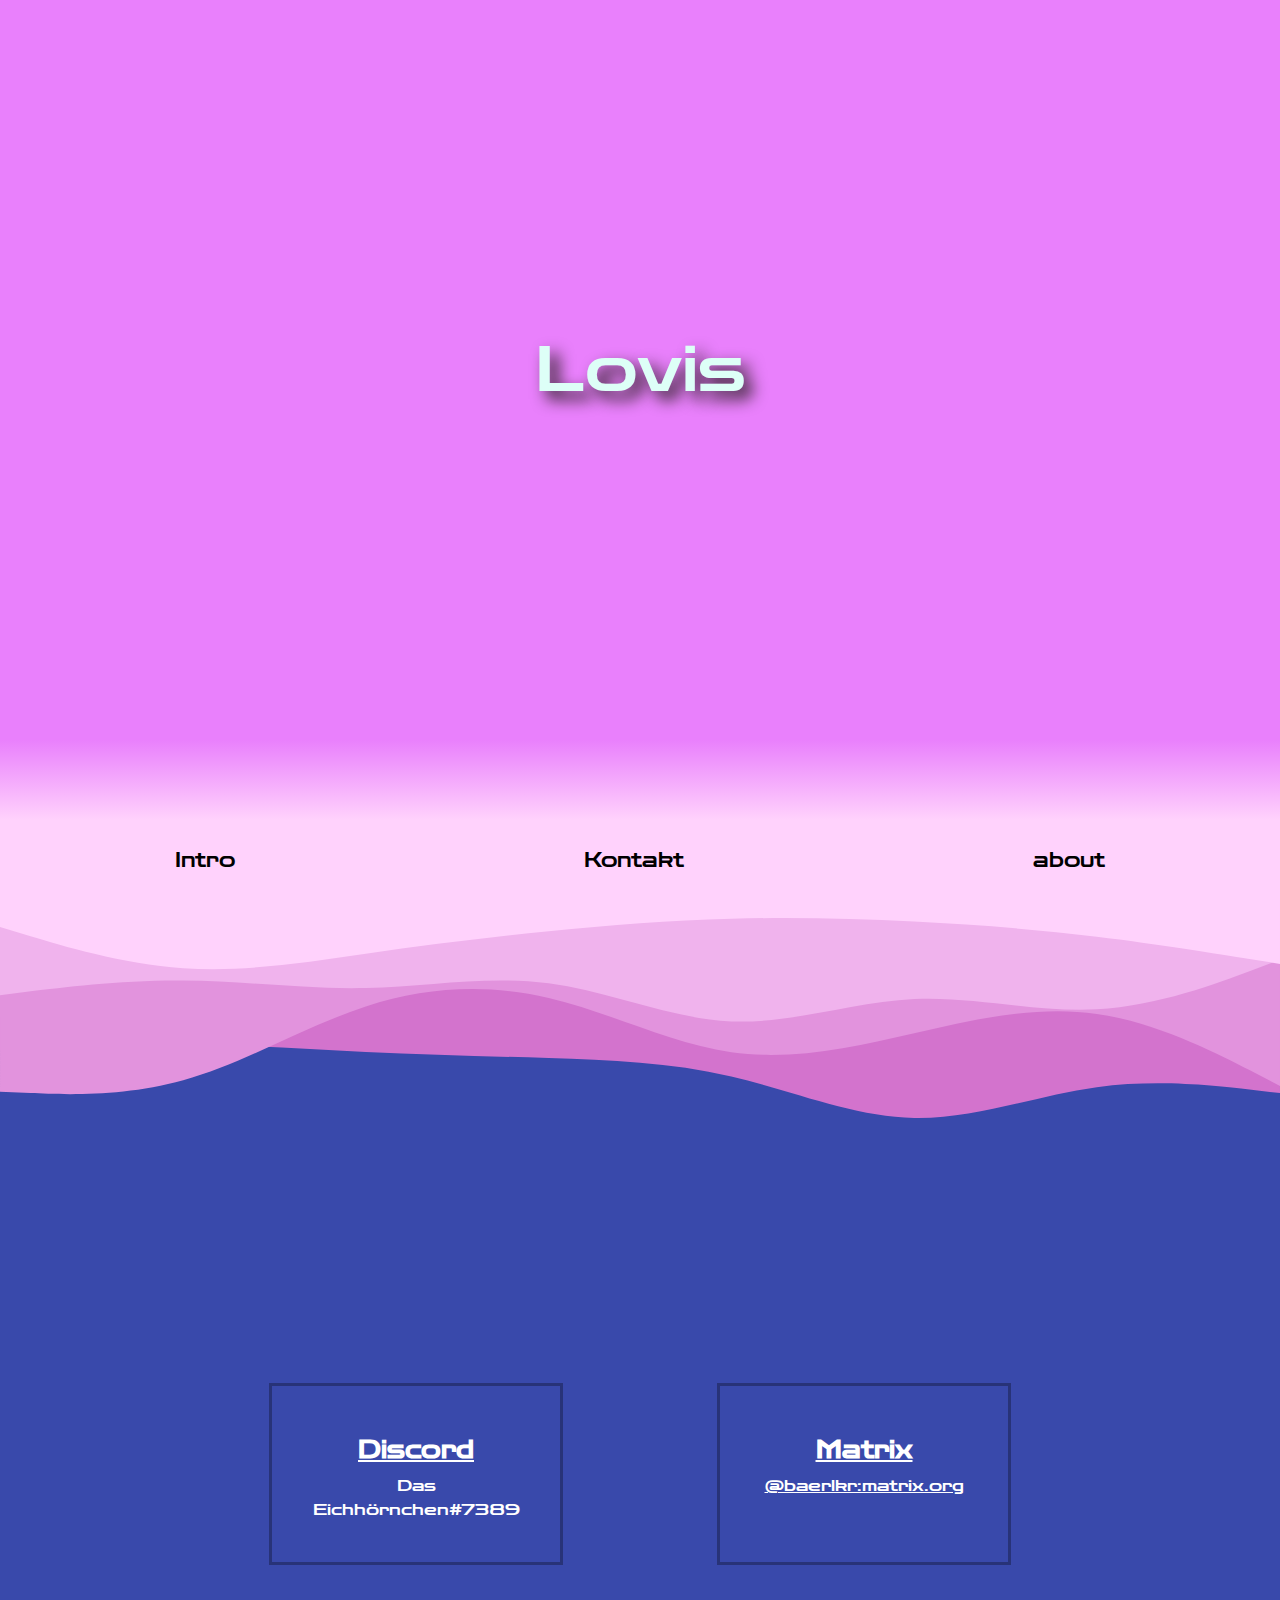
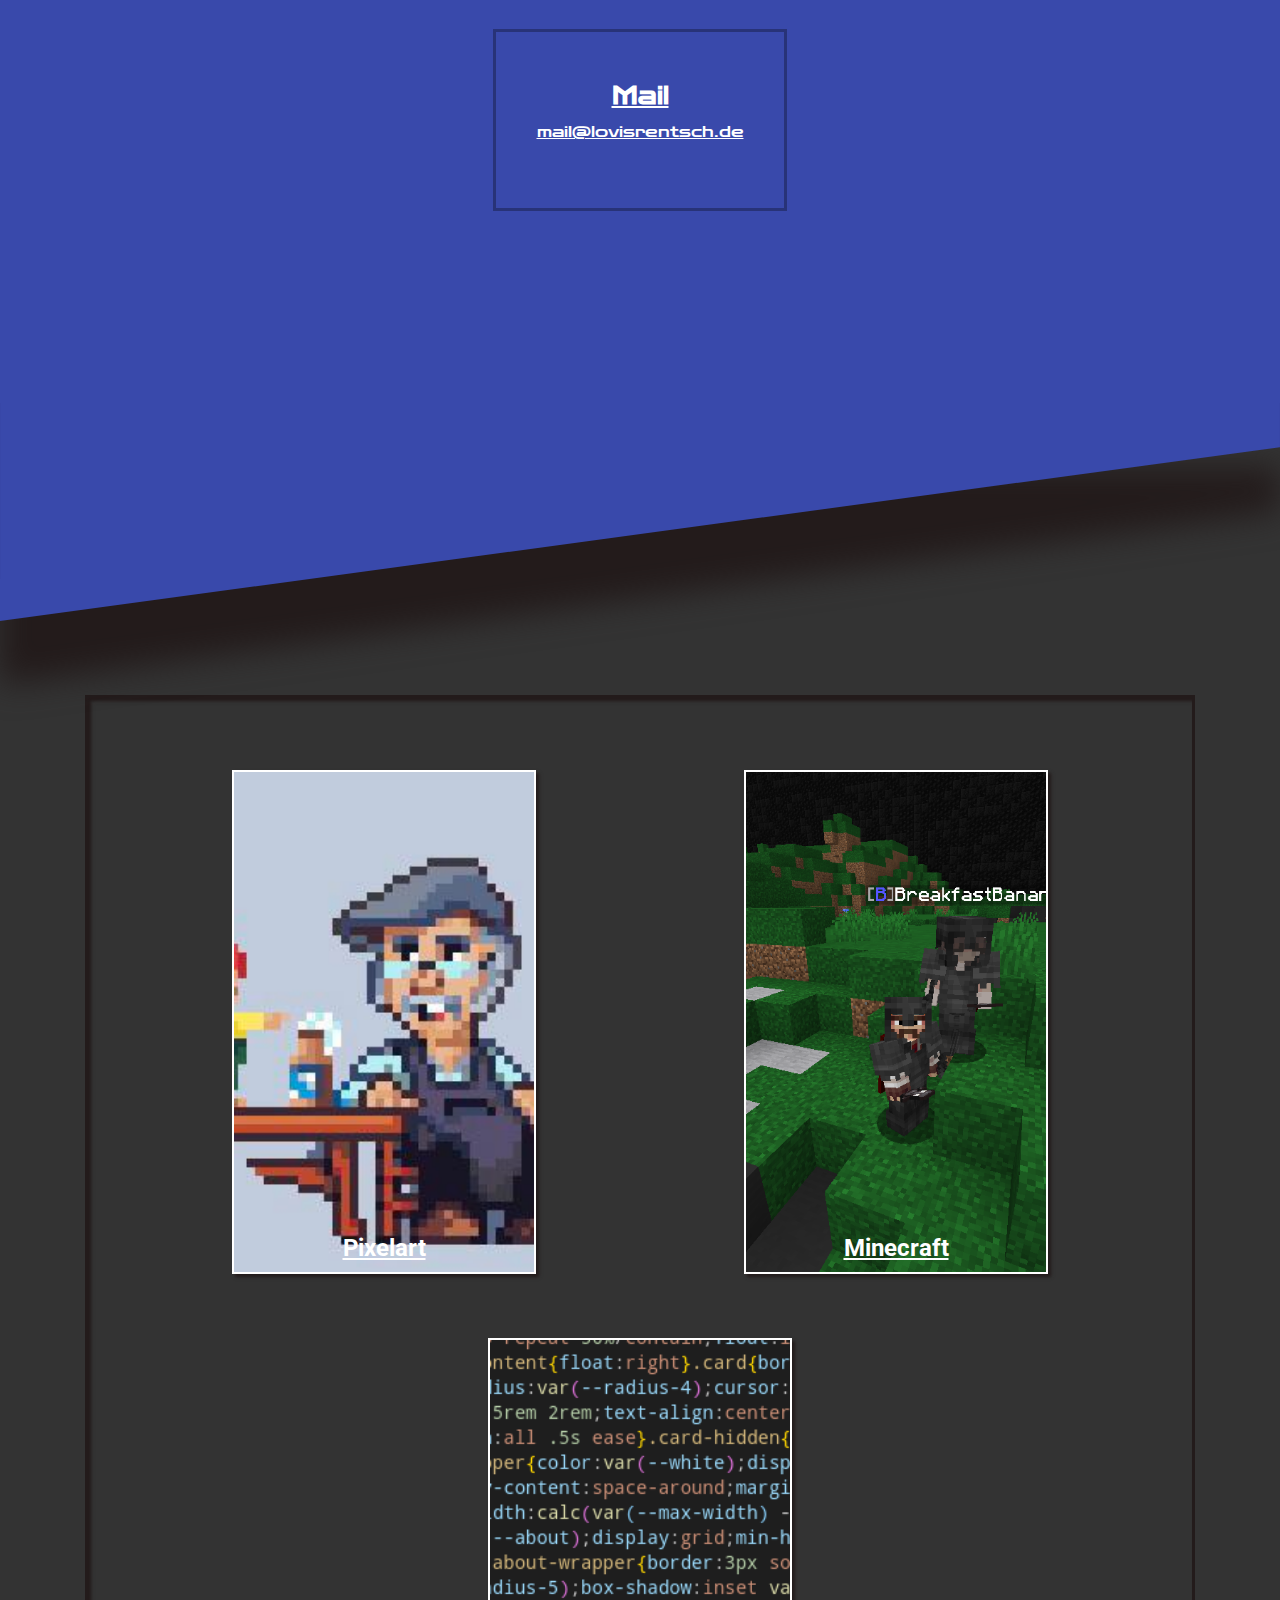
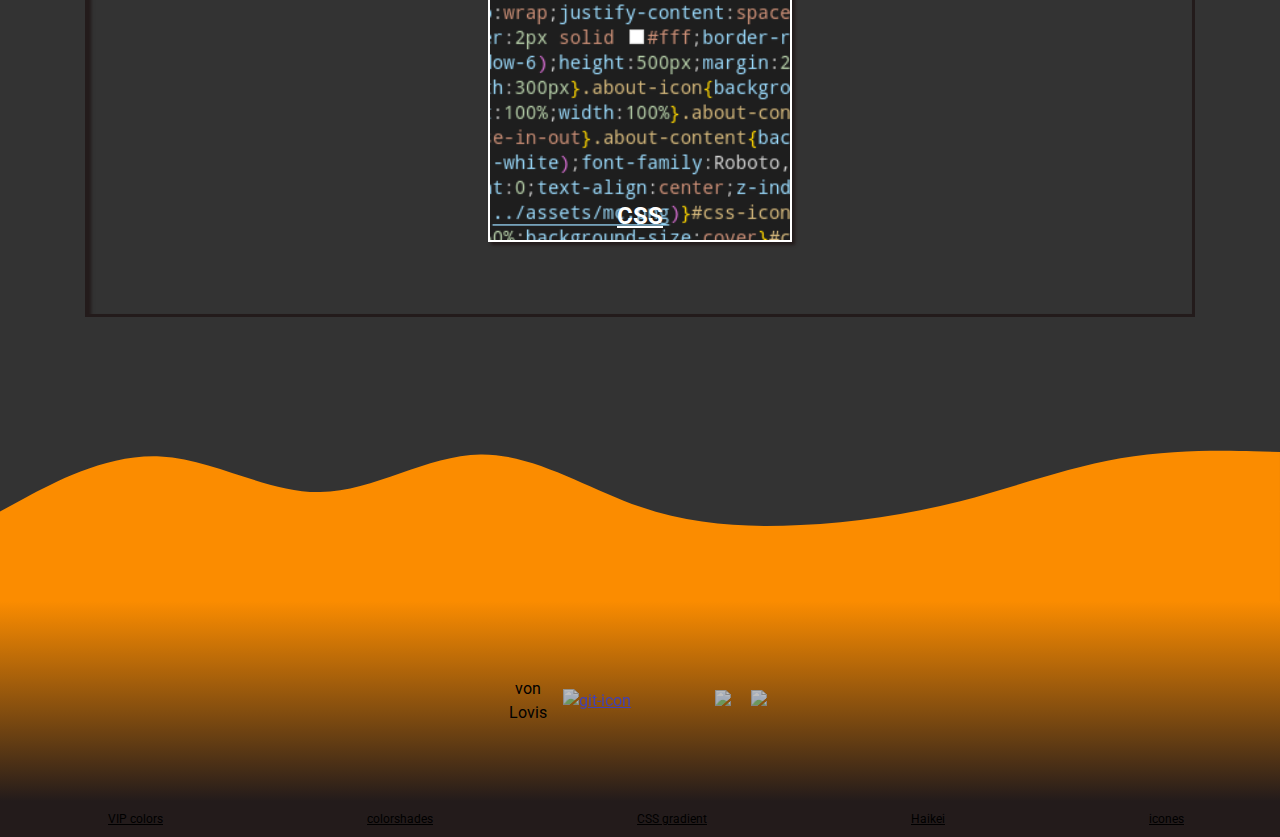
==== commit a3e4439b: "Add files via upload" ====
--- a/index.html
+++ b/index.html
@@ -1,184 +1 @@
-<!DOCTYPE html>
-<html lang="en">
-<head>
-    <meta charset="UTF-8">
-    <meta http-equiv="X-UA-Compatible" content="IE=edge">
-    <meta name="viewport" content="width=device-width, initial-scale=1.0">
-    <link rel="stylesheet" href="css/style.css">
-    <title>Lovis Rentsch</title>
-    <link rel="shortcut icon" href="/assets/favicon.ico" type="image/x-icon">
-    <!-- script -->
-    <script src="js/copy.js" defer></script>
-    <script src="js/toast.js" defer></script>
-
-</head>
-<body>
-    <div class="zuklein">
-        <p>
-            Dein Bildschirm ist zu klein!
-        </p>
-    </div>
-    <div class="zukleinvertikal">
-        <p>
-            Dein Bildschirm ist zu klein!
-        </p>
-    </div>
-    <div class="alles">
-    <div class="toast-wrapper">
-        <div class="toast about-toast" id="pixel-toast">
-            <div class="exit" onclick="toastexit_pixel()"></div>
-            <a href="assets/pumuckl.jpg"target="_blank" rel="noopener noreferrer">
-            <img src="assets/pumuckl.jpg"></a>
-            Veröffentlicht von:
-            <a href="https://www.reddit.com/r/placeDE/comments/tvegho/pumuckl_meister_eder/?utm_source=share&utm_medium=web2x&context=3">u/sleepdeeptreep</a>
-        </div>
-        <div class="toast about-toast" id="mc-toast">
-            <div class="exit" onclick="toastexit_mc()"></div>
-            <a href="https://pvplegacy.net/" class="tooltip" ><div class="tooltiptext">wurde auf pvplegacy aufgenommen</div>play.pvplegacy.net</a>
-            <a href="assets/mc.png"target="_blank" rel="noopener noreferrer">
-            <img src="assets/mc.png"></a>
-        </div>
-        <div class="toast about-toast" id="css-toast">
-            <div class="exit" onclick="toastexit_css()"></div>
-            das CSS dieser Seite
-            <a href="assets/css.png"target="_blank" rel="noopener noreferrer">
-            <img src="assets/css.png"></a>
-        </div>
-        <div class="toast" id="toast-copy">
-            In die Zwischenablage kopiert!
-        </div>
-    </div>
-    <section id="intro">
-        <div class="lovis">Lovis</div>
-    </section>
-    <div class="tween-intro-nav">
-    </div>
-        <nav>
-            <a href="#intro" id="nav-intro">Intro</a>
-            <a href="#contact" id="nav-contact" >Kontakt</a>
-            <a href="#about" id="nav-about" >about</a>
-        </nav>
-        
-        <div class="tween-nav-contact">
-            <img src="assets/nav-contact.svg" alt="tween-stacked-waves">
-        </div>
-    <section id="contact">
-        <div class="card-wrapper">
-        <div class="card" onclick="copydc()" id="contact-dc">
-            <h2>Discord</h2>
-            <p id="contact-dc-copy">Das Eichhörnchen#7389</p>
-            <div class="card-hidden">click to copy</div>
-        </div>
-        <div class="card" onclick="copymatrix()" id="contact-matrix">
-            <h2>Matrix</h2>
-            <a href="https://matrix.to/#/@baerlkr:matrix.org">@baerlkr:matrix.org</a>
-            <div class="card-hidden">click to copy</div>
-        </div>
-        <div class="card" onclick="copymail()" id="contact-mail">
-            <h2>Mail</h2>
-            <a href="mailto:mail@lovisrentsch.de">mail@lovisrentsch.de</a>
-            <div class="card-hidden">click to copy</div>
-        </div>
-        </div>
-    </section>
-    <div class="tween-contact-about">
-        <img src="assets/contact-about.svg" alt="contact-about-wave">
-    </div>
-    <section id="about">
-        <div class="about-wrapper">
-            <div class="about-item pixel">
-                <div class="about-icon" id="pixel-icon"></div>
-                <div class="about-content pixel-content">
-                    <h2>Pixelart</h2>
-                    <p>Ich finde den Pixelart Style sehr ansprechend. Auch animiertes Pixelart finde ich faszinierend.</p>
-                    <div class="about-btn tooltip pixel-btn" onclick="toast_pixel()"><div class="tooltiptext">Bild-Großansicht</div> Bild</div>
-                </div>
-            </div>
-            <div class="about-item mc">
-                <div class="about-icon" id="mc-icon"></div>
-                <div class="about-content mc-content">
-                    <h2>Minecraft</h2>
-                    <p>
-                        Minecraft ist mein Lieblingsspiel auf dem PC.
-                    </p>
-                    <a href="https://de.namemc.com/profile/BaerLKR.1"target="_blank" rel="noopener noreferrer" class="tooltip"><div class="tooltiptext">NameMC</div>IGN: BaerLKR</a>
-                    <div class="mc-btn tooltip about-btn" onclick="toast_mc()"><div class="tooltiptext">Bild-Großansicht</div> Bild</div>
-                </div>
-            </div>
-            <div class="about-item css">
-                <div class="about-icon" id="css-icon"></div>
-                <div class="about-content css-content">
-                    <h2>CSS</h2>
-                    <p>
-                        Ich entwerfe gerne Seiten mit HTML, CSS und JS.
-                    </p>
-                    <a href="css/style.css"target="_blank" rel="noopener noreferrer">style.css</a>
-                    <div class="about-btn tooltip css-btn" onclick="toast_css()"> <div class="tooltiptext">Bild-Großansicht</div> Bild</div>
-                </div>
-            </div>
-        </div>
-    </section>
-    <div class="tween-footer">
-        <img src="assets/footer.svg" alt="footer-wave">
-    </div>
-    <section id="footer">
-        <div class="footer-wrapper">
-        <div class="footer-item" id="footer-links">
-            <div class="credit">
-            <p>von</p>
-            <p>Lovis</p>
-        </div>
-        <div class="github tooltip">
-            <div class="tooltiptext">Quellcode</div>
-            <a href="https://github.com/LoviRent/LoviRent.github.io"target="_blank" rel="noopener noreferrer">
-                <img src="https://api.iconify.design/uil:github.svg" alt="git-icon" class="footer-icon" >
-            </a>
-        </div>
-        </div>
-        <div class="linie">
-        </div>
-        <div class="software footer-item">            
-            <div class="openprops tooltip footer-icon-wrapper">
-                <div class="tooltiptext">
-                    PostCSS
-                </div>
-                <a href="https://postcss.org/"target="_blank" rel="noopener noreferrer">
-                <img src="https://camo.githubusercontent.com/a2ebaaedf9af41416a2717b3a28f405b39535397f4463c5c5119146c84c240f9/68747470733a2f2f706f73746373732e6f72672f6c6f676f2e737667" class="footer-icon">
-            </a>
-            </div>
-            <div class="postcss tooltip footer-icon-wrapper">
-                <div class="tooltiptext">
-                    openprops
-                </div>
-                <a href="https://open-props.style/"target="_blank" rel="noopener noreferrer">
-                <img src="https://user-images.githubusercontent.com/1134620/141246730-7df4cf2a-6249-42ca-a01b-494c3ccddabe.png" class="footer-icon">
-            </a>
-            </div>
-        </div>
-        </div>
-    </section>
-    <div class="other-tools">
-        <div class="tooltip" id="used-1">
-            <a href="https://vipinmishra.dev/VIPColors/"target="_blank" rel="noopener noreferrer">VIP colors</a>
-            <div class="tooltiptext">eine Farbpalette</div>
-        </div>
-        <div class="tooltip" id="used-2">
-            <a target="_blank" rel="noopener noreferrer" href="https://vipinmishra.dev/color-shades-generator/">colorshades</a>
-            <div class="tooltiptext">hell/dunkel Farbtöne</div>
-        </div>
-        <div class="tooltip" id="used-3">
-            <a href="https://cssgradient.io/"target="_blank" rel="noopener noreferrer">CSS gradient</a>
-            <div class="tooltiptext">CSS Farbverläufe</div>
-        </div>
-        <div class="tooltip" id="used-4">
-            <a href="https://haikei.app/"target="_blank" rel="noopener noreferrer">Haikei</a>
-            <div class="tooltiptext">ein SVG/PNG Wellen-Generator</div>
-        </div>
-        <div class="tooltip" id="used-5">
-            <a href="https://icones.js.org/"target="_blank" rel="noopener noreferrer">icones</a>
-            <div class="tooltiptext">Icons ohne Download</div>
-        </div>
-    </div>
-</div>
-</body>
-</html>+<!DOCTYPE html><html lang="en"><head><meta charset="UTF-8"><meta http-equiv="X-UA-Compatible" content="IE=edge"><meta name="viewport" content="width=device-width, initial-scale=1.0"><link rel="stylesheet" href="css/style.css"><title>Lovis Rentsch</title><link rel="shortcut icon" href="/assets/favicon.ico" type="image/x-icon"><script src="js/copy.js" defer></script><script src="js/toast.js" defer></script></head><body><div class="zuklein"><p>Dein Bildschirm ist zu klein! </p></div><div class="zukleinvertikal"><p>Dein Bildschirm ist zu klein! </p></div><div class="alles"><div class="toast-wrapper"><div class="toast about-toast" id="pixel-toast"><div class="exit" onclick="toastexit_pixel()"></div><a href="assets/pumuckl.jpg"target="_blank" rel="noopener noreferrer"><div class="img" id="pixel-toast-img" ></div></a>Veröffentlicht von: <a href="https://www.reddit.com/r/placeDE/comments/tvegho/pumuckl_meister_eder/?utm_source=share&utm_medium=web2x&context=3">u/sleepdeeptreep</a></div><div class="toast about-toast" id="mc-toast"><div class="exit" onclick="toastexit_mc()"></div><a href="https://pvplegacy.net/" class="tooltip" ><div class="tooltiptext">wurde auf pvplegacy aufgenommen</div>play.pvplegacy.net</a><a href="assets/mc.png"target="_blank" rel="noopener noreferrer"><div class="img" id="mc-toast-img" ></div></a></div><div class="toast about-toast" id="css-toast"><div class="exit" onclick="toastexit_css()"></div>das CSS dieser Seite <a href="assets/css.png"target="_blank" rel="noopener noreferrer"><div class="img" id="css-toast-img" ></div></a></div><div class="toast" id="toast-copy">In die Zwischenablage kopiert! </div></div><section id="intro"><div class="lovis">Lovis</div></section><div class="tween-intro-nav"></div><nav><a href="#intro" id="nav-intro">Intro</a><a href="#contact" id="nav-contact" >Kontakt</a><a href="#about" id="nav-about" >about</a></nav><div class="tween-nav-contact"><img src="assets/nav-contact.svg" alt="tween-stacked-waves"></div><section id="contact"><div class="card-wrapper"><div class="card" onclick="copydc()" id="contact-dc"><h2>Discord</h2><p id="contact-dc-copy">Das Eichhörnchen#7389</p><div class="card-hidden">click to copy</div></div><div class="card" onclick="copymatrix()" id="contact-matrix"><h2>Matrix</h2><a href="https://matrix.to/#/@baerlkr:matrix.org">@baerlkr:matrix.org</a><div class="card-hidden">click to copy</div></div><div class="card" onclick="copymail()" id="contact-mail"><h2>Mail</h2><a href="mailto:mail@lovisrentsch.de">mail@lovisrentsch.de</a><div class="card-hidden">click to copy</div></div></div></section><div class="tween-contact-about"><img src="assets/contact-about.svg" alt="contact-about-wave"></div><section id="about"><div class="about-wrapper"><div class="about-item pixel"><div class="about-icon" id="pixel-icon"></div><div class="about-content pixel-content"><h2>Pixelart</h2><p>Ich finde den Pixelart Style sehr ansprechend. Auch animiertes Pixelart finde ich faszinierend.</p><div class="about-btn tooltip pixel-btn" onclick="toast_pixel()"><div class="tooltiptext">Bild-Großansicht</div>Bild</div></div></div><div class="about-item mc"><div class="about-icon" id="mc-icon"></div><div class="about-content mc-content"><h2>Minecraft</h2><p>Minecraft ist mein Lieblingsspiel auf dem PC. </p><a href="https://de.namemc.com/profile/BaerLKR.1"target="_blank" rel="noopener noreferrer" class="tooltip"><div class="tooltiptext">NameMC</div>IGN: BaerLKR</a><div class="mc-btn tooltip about-btn" onclick="toast_mc()"><div class="tooltiptext">Bild-Großansicht</div>Bild</div></div></div><div class="about-item css"><div class="about-icon" id="css-icon"></div><div class="about-content css-content"><h2>CSS</h2><p>Ich entwerfe gerne Seiten mit HTML, CSS und JS. </p><a href="css/style.css"target="_blank" rel="noopener noreferrer">style.css</a><div class="about-btn tooltip css-btn" onclick="toast_css()"><div class="tooltiptext">Bild-Großansicht</div>Bild</div></div></div></div></section><div class="tween-footer"><img src="assets/footer.svg" alt="footer-wave"></div><section id="footer"><div class="footer-wrapper"><div class="footer-item" id="footer-links"><div class="credit"><p>von</p><p>Lovis</p></div><div class="github tooltip"><div class="tooltiptext">Quellcode</div><a href="https://github.com/LoviRent/LoviRent.github.io"target="_blank" rel="noopener noreferrer"><img src="https://api.iconify.design/uil:github.svg" alt="git-icon" class="footer-icon" ></a></div></div><div class="linie"></div><div class="software footer-item"><div class="openprops tooltip footer-icon-wrapper"><div class="tooltiptext">PostCSS </div><a href="https://postcss.org/"target="_blank" rel="noopener noreferrer"><img src="https://camo.githubusercontent.com/a2ebaaedf9af41416a2717b3a28f405b39535397f4463c5c5119146c84c240f9/68747470733a2f2f706f73746373732e6f72672f6c6f676f2e737667" class="footer-icon"></a></div><div class="postcss tooltip footer-icon-wrapper"><div class="tooltiptext">openprops </div><a href="https://open-props.style/"target="_blank" rel="noopener noreferrer"><img src="https://user-images.githubusercontent.com/1134620/141246730-7df4cf2a-6249-42ca-a01b-494c3ccddabe.png" class="footer-icon"></a></div></div></div></section><div class="other-tools"><div class="tooltip" id="used-1"><a href="https://vipinmishra.dev/VIPColors/"target="_blank" rel="noopener noreferrer">VIP colors</a><div class="tooltiptext">eine Farbpalette</div></div><div class="tooltip" id="used-2"><a target="_blank" rel="noopener noreferrer" href="https://vipinmishra.dev/color-shades-generator/">colorshades</a><div class="tooltiptext">hell/dunkel Farbtöne</div></div><div class="tooltip" id="used-3"><a href="https://cssgradient.io/"target="_blank" rel="noopener noreferrer">CSS gradient</a><div class="tooltiptext">CSS Farbverläufe</div></div><div class="tooltip" id="used-4"><a href="https://haikei.app/"target="_blank" rel="noopener noreferrer">Haikei</a><div class="tooltiptext">ein SVG/PNG Wellen-Generator</div></div><div class="tooltip" id="used-5"><a href="https://icones.js.org/"target="_blank" rel="noopener noreferrer">icones</a><div class="tooltiptext">Icons ohne Download</div></div></div></div></body></html>--- a/css/style.css
+++ b/css/style.css
@@ -1 +1 @@
-@import url("https://unpkg.com/open-props");@import url("https://cdnjs.cloudflare.com/ajax/libs/animate.css/4.1.1/animate.min.css");@import url("https://fonts.googleapis.com/css2?family=Zen+Dots&display=swap");@import url("https://fonts.googleapis.com/css2?family=Roboto:wght@300;500&display=swap");*{margin:0;padding:0}.float-left{float:left}.float-right{float:right}.text-al-left{text-align:left}.text-al-right{text-align:right}.text-al-center{text-align:center}.child-center{display:grid;place-items:center}html{font-family:Zen Dots,cursive;line-height:1.5em;overflow-x:hidden;scroll-behavior:smooth}::-webkit-scrollbar{width:.75rem}::-webkit-scrollbar-track{background-color:var(--gray-4)}::-webkit-scrollbar-thumb{background-color:var(--gray-6);border:2px solid var(--gray-4);border-radius:var(--radius-4)}h2{line-height:2em;text-decoration:underline}@keyframes onload{0%{background-color:#40e0d0;opacity:0}to{opacity:1}}body{animation:onload 6s ease}@keyframes pulse-s{0%{transform:none}50%{transform:scale(1.3)}to{transform:none}}:root{--cyan:#ddfff7;--pink:#ffd2fc;--violet:#e980fc;--violet2:#b96ac9;--black:#231b1b;--blue:#3949ab;--green:#7cb342;--green-l1:#94c561;--green-l2:#add285;--green-d1:#638f35;--orange:#fb8c00;--white:#fff;--base:#333;--blue-d1:#283378;--about:var(--base);--shadow-5:.125em .125em .25em var(--black);--shadow-6:.2rem .2rem .2rem var(--black);--intro-gradient:var(--gradient-21);--max-width:100vw;--nav-height:5rem;--tween-shadow:0 4rem 1rem var(--black);--exit:url(https://api.iconify.design/maki:cross-11.svg)}#intro{background-color:var(--violet);background-size:cover;display:grid;height:calc(100vh - 10rem);place-items:center;width:var(--max-width)}.lovis{color:var(--cyan);font-family:Zen Dots,cursive;font-size:4rem;position:relative;text-shadow:var(--shadow-5)}.lovis:before{background-color:var(--cyan);border-radius:.125em;box-shadow:var(--shadow-5);content:"";height:.125em;position:absolute;transform:translateY(1em);transition:all .5s ease-in-out;width:0}nav{align-items:center;background-color:var(--pink);display:flex;height:var(--nav-height);justify-content:space-around;position:sticky;top:0;width:var(--max-width);z-index:2}nav a{border:2px solid var(--cyan-9);color:var(--cyan-9);font-size:1.25rem;margin:1em 0;padding:.25em 1.5em;position:relative;text-decoration:none;transition:all .25s ease}nav a:before{bottom:0;content:"";left:0;outline:var(--cyan-9) 2px solid;position:absolute;right:0;top:0;transition:all .5s ease}#contact{background-color:var(--blue);display:flex;flex-wrap:wrap;justify-content:center;min-height:30vh;width:var(--max-width)}#contact a{color:var(--white)}.contact-icon{background:url(https://api.iconify.design/ic:baseline-alternate-email.svg?color=currentColor) no-repeat 50%/contain;float:left;height:4rem;width:4rem}.contact-content{float:right}.card{border:3px solid var(--blue-d1);border-radius:var(--radius-4);cursor:pointer;height:6rem;margin:2rem;padding:2.5rem 2rem;text-align:center;width:14rem}.card,.card-hidden{transition:all .5s ease}.card-hidden{color:var(--gray-4);font-size:0}.card-wrapper{color:var(--white);display:flex;flex-wrap:wrap;justify-content:space-around;margin:calc(var(--nav-height)*2) 0;width:calc(var(--max-width) - 30%)}#about{background-color:var(--about);display:grid;min-height:60vh;place-content:center}.about-wrapper{border:3px solid var(--black);border-radius:var(--radius-5);box-shadow:inset var(--shadow-6);display:flex;flex-wrap:wrap;justify-content:space-around;max-width:80vw;padding:2.5rem}.about-item{border:2px solid #fff;border-radius:var(--radius-5);box-shadow:var(--shadow-6);height:500px;margin:2rem;overflow:hidden;position:relative;width:300px}.about-icon{background:var(--gradient-23);height:100%;width:100%}.about-content,.about-icon{transition:all 1s ease-in-out}.about-content{background:transparent;bottom:3em;color:var(--white);font-family:Roboto,sans-serif;left:0;margin:0 auto;max-width:80%;position:relative;right:0;text-align:center}.about-content a{color:var(--gray-4)}#mc-icon{background-image:url(../assets/mc.png);background-position:50%;background-size:cover}#css-icon{background-image:url(../assets/css.png)}#css-icon,#pixel-icon{background-position:50%;background-size:cover;height:100%;width:100%}#pixel-icon{background-image:url(../assets/pumuckl.jpg);background-repeat:no-repeat}#footer{background:linear-gradient(var(--orange),var(--black));display:flex;height:200px;justify-content:left}.footer-item{display:grid;margin:2rem;place-content:center}.footer-icon{filter:contrast(50%);height:50px;margin:10px;transition:all 1s ease}.footer-wrapper{align-items:center;color:var(--gray-5);display:flex;font-family:Roboto,sans-serif;justify-content:center;width:100%}.credit{height:fit-content;min-width:50px;text-align:center}.linie{border:2px solid var(--gray-5);border-radius:3px;height:60%;width:0}.other-tools{background-color:var(--black);border:none;bottom:0;color:var(--gray-5);display:flex;font-size:.75rem;justify-content:space-around;padding:.5em;position:relative;width:100%}.other-tools a{color:var(--gray-6);font-family:Roboto,sans-serif}#footer-links{align-items:center;display:grid;grid-auto-flow:column}.about-btn{color:var(--gray-4);cursor:pointer;display:block;text-decoration:underline}.about-toast img{display:block;height:90%;max-width:95%}.about-item a{display:block}.lovis:hover:before{width:100%}.lovis:hover{cursor:url(https://api.iconify.design/twemoji:cookie.svg?color=currentColor),auto}nav a:hover{box-shadow:inset var(--shadow-5);text-shadow:var(--shadow-5)}::-webkit-scrollbar-thumb:hover{background-color:var(--gray-7)}a:hover{text-decoration:underline;text-decoration-style:double}.card:hover .card-hidden{font-size:1rem}.card:hover{box-shadow:inset var(--shadow-6);text-shadow:var(--shadow-6)}.about-item:hover .about-content{transform:translateY(-110%)}.about-item:hover .about-icon{filter:brightness(50%)}.footer-icon:hover{filter:contrast(1);transform:scale(1.1)}.software{display:inline}.about-btn:hover{text-decoration-style:double}.exit:hover{animation:pulse-s 1s infinite var(--ease-5)}.tween-nav-contact{background-color:var(--blue)}.tween-nav-contact img{width:100%}.tween-intro-nav{background-image:linear-gradient(var(--violet),var(--pink));height:5rem}.tween-contact-about{background-color:var(--about)}.tween-contact-about img{filter:drop-shadow(var(--tween-shadow));margin:0;width:100%}.tween-footer img{width:100%}.tween-footer{background-color:var(--base);display:grid}.tooltip{display:inline-block;position:relative}.tooltip .tooltiptext{background-color:#555;border-radius:6px;bottom:150%;color:#fff;font-family:Roboto,sans-serif;left:50%;margin-left:-75px;opacity:0;padding:5px;position:absolute;text-align:center;transition:opacity .3s;visibility:hidden;width:140px;z-index:1}.tooltip .tooltiptext:after{border:5px solid transparent;border-top-color:#555;content:"";left:50%;margin-left:-5px;position:absolute;top:100%}.tooltip:hover .tooltiptext{opacity:1;visibility:visible}.toast{background-color:var(--green-l2);border:4px dotted var(--green-d1);bottom:0;display:none;font-family:Courier New,Courier,monospace;margin:1rem;opacity:0;outline:var(--green-l2) solid 4px;padding:1em;position:fixed;transition:all 1s ease-in-out}.toast-wrapper{background-color:hsl(0,0%,50%/1);position:relative;z-index:4}.about-toast{height:70vh;width:95vw;width:fit-content}.block{display:block}.toast-anim{animation:fadeInUp 1s 0s forwards,fadeOutDown 1s 2s forwards}.toast-anim-ein{animation:fadeInUp 1s 0s forwards}.toast-anim-aus{animation:fadeOutDown 1s forwards}.exit{aspect-ratio:1/1;background-image:var(--exit);background-size:cover;cursor:pointer;height:1.5rem}@media (max-width:750px){.about-wrapper{border:none;box-shadow:none}.about-item{max-height:60vh;transform:scale(1.1)}#nav-contact{background:url(https://api.iconify.design/ic:round-contact-page.svg?color=currentColor) no-repeat 50%/contain}#nav-intro{background:url(https://api.iconify.design/ic:baseline-arrow-upward.svg?color=currentColor) no-repeat 50%/contain}#nav-about{background:url(https://api.iconify.design/ic:round-info.svg?color=currentColor) no-repeat 50%/contain}.card{box-shadow:inset var(--shadow-6);text-shadow:var(--shadow-6)}.card-hidden{font-size:1rem}.other-tools{display:none}nav a{box-shadow:inset var(--shadow-5);font-size:0;height:50px;text-shadow:var(--shadow-5);width:50px}}@media (max-width:320px){.zuklein{display:fixed;width:100%}.alles{display:none}body{animation:none;background-color:red;display:grid;height:100vh;padding:1em;place-content:center}}@media (min-width:320px){.zuklein{display:none}}@media (min-height:350px){.zukleinvertikal{display:none}}@media (max-height:350px){.zukleinvertikal{display:fixed;width:100%}.alles,.zuklein{display:none}body{animation:none;background-color:red;display:grid;height:100vh;padding:1em;place-content:center}}+@import url("https://unpkg.com/open-props");@import url("https://cdnjs.cloudflare.com/ajax/libs/animate.css/4.1.1/animate.min.css");@import url("https://fonts.googleapis.com/css2?family=Zen+Dots&display=swap");@import url("https://fonts.googleapis.com/css2?family=Roboto:wght@300;500&display=swap");*{margin:0;padding:0}.float-left{float:left}.float-right{float:right}.text-al-left{text-align:left}.text-al-right{text-align:right}.text-al-center{text-align:center}.child-center{display:grid;place-items:center}html{font-family:Zen Dots,cursive;line-height:1.5em;overflow-x:hidden;scroll-behavior:smooth}::-webkit-scrollbar{width:.75rem}::-webkit-scrollbar-track{background-color:var(--gray-4)}::-webkit-scrollbar-thumb{background-color:var(--gray-6);border:2px solid var(--gray-4);border-radius:var(--radius-4)}h2{line-height:2em;text-decoration:underline}@keyframes onload{0%{background-color:#40e0d0;opacity:0}to{opacity:1}}body{animation:onload 6s ease}@keyframes pulse-s{0%{transform:none}50%{transform:scale(1.3)}to{transform:none}}:root{--cyan:#ddfff7;--pink:#ffd2fc;--violet:#e980fc;--violet2:#b96ac9;--black:#231b1b;--blue:#3949ab;--green:#7cb342;--green-l1:#94c561;--green-l2:#add285;--green-d1:#638f35;--orange:#fb8c00;--white:#fff;--base:#333;--blue-d1:#283378;--about:var(--base);--shadow-5:.125em .125em .25em var(--black);--shadow-6:.2rem .2rem .2rem var(--black);--intro-gradient:var(--gradient-21);--max-width:100vw;--nav-height:5rem;--tween-shadow:0 4rem 1rem var(--black);--exit:url(https://api.iconify.design/maki:cross-11.svg)}#intro{background-color:var(--violet);background-size:cover;display:grid;height:calc(100vh - 10rem);place-items:center;width:var(--max-width)}.lovis{color:var(--cyan);font-family:Zen Dots,cursive;font-size:4rem;position:relative;text-shadow:var(--shadow-5)}.lovis:before{background-color:var(--cyan);border-radius:.125em;box-shadow:var(--shadow-5);content:"";height:.125em;position:absolute;transform:translateY(1em);transition:all .5s ease-in-out;width:0}nav{align-items:center;background-color:var(--pink);display:flex;height:var(--nav-height);justify-content:space-around;position:sticky;top:0;width:var(--max-width);z-index:2}nav a{border:2px solid var(--cyan-9);color:var(--cyan-9);font-size:1.25rem;margin:1em 0;padding:.25em 1.5em;position:relative;text-decoration:none;transition:all .25s ease}nav a:before{bottom:0;content:"";left:0;outline:var(--cyan-9) 2px solid;position:absolute;right:0;top:0;transition:all .5s ease}#contact{background-color:var(--blue);display:flex;flex-wrap:wrap;justify-content:center;min-height:30vh;width:var(--max-width)}#contact a{color:var(--white)}.contact-icon{background:url(https://api.iconify.design/ic:baseline-alternate-email.svg?color=currentColor) no-repeat 50%/contain;float:left;height:4rem;width:4rem}.contact-content{float:right}.card{border:3px solid var(--blue-d1);border-radius:var(--radius-4);cursor:pointer;height:6rem;margin:2rem;padding:2.5rem 2rem;text-align:center;width:14rem}.card,.card-hidden{transition:all .5s ease}.card-hidden{color:var(--gray-4);font-size:0}.card-wrapper{color:var(--white);display:flex;flex-wrap:wrap;justify-content:space-around;margin:calc(var(--nav-height)*2) 0;width:calc(var(--max-width) - 30%)}#about{background-color:var(--about);display:grid;min-height:60vh;place-content:center}.about-wrapper{border:3px solid var(--black);border-radius:var(--radius-5);box-shadow:inset var(--shadow-6);display:flex;flex-wrap:wrap;justify-content:space-around;max-width:80vw;padding:2.5rem}.about-item{border:2px solid #fff;border-radius:var(--radius-5);box-shadow:var(--shadow-6);height:500px;margin:2rem;overflow:hidden;position:relative;width:300px}.about-icon{background:var(--gradient-23);height:100%;width:100%}.about-content,.about-icon{transition:all 1s ease-in-out}.about-content{background:transparent;bottom:3em;color:var(--white);font-family:Roboto,sans-serif;left:0;margin:0 auto;max-width:80%;position:relative;right:0;text-align:center}.about-content a{color:var(--gray-4)}#mc-icon{background-image:url(../assets/mc.png);background-position:50%;background-size:cover}#css-icon{background-image:url(../assets/css.png)}#css-icon,#pixel-icon{background-position:50%;background-size:cover;height:100%;width:100%}#pixel-icon{background-image:url(../assets/pumuckl.jpg);background-repeat:no-repeat}#footer{background:linear-gradient(var(--orange),var(--black));display:flex;height:200px;justify-content:left}.footer-item{display:grid;margin:2rem;place-content:center}.footer-icon{filter:contrast(50%);height:50px;margin:10px;transition:all 1s ease}.footer-wrapper{align-items:center;color:var(--gray-5);display:flex;font-family:Roboto,sans-serif;justify-content:center;width:100%}.credit{height:fit-content;min-width:50px;text-align:center}.linie{border:2px solid var(--gray-5);border-radius:3px;height:60%;width:0}.other-tools{background-color:var(--black);border:none;bottom:0;color:var(--gray-5);display:flex;font-size:.75rem;justify-content:space-around;padding:.5em;position:relative;width:100%}.other-tools a{color:var(--gray-6);font-family:Roboto,sans-serif}#footer-links{align-items:center;display:grid;grid-auto-flow:column}.about-btn{color:var(--gray-4);cursor:pointer;display:block;text-decoration:underline}.about-toast .img{aspect-ratio:1/1;background-position:50%;display:block;width:75vw}.about-item a{display:block}.lovis:hover:before{width:100%}.lovis:hover{cursor:url(https://api.iconify.design/twemoji:cookie.svg?color=currentColor),auto}nav a:hover{box-shadow:inset var(--shadow-5);text-shadow:var(--shadow-5)}::-webkit-scrollbar-thumb:hover{background-color:var(--gray-7)}a:hover{text-decoration:underline;text-decoration-style:double}.card:hover .card-hidden{font-size:1rem}.card:hover{box-shadow:inset var(--shadow-6);text-shadow:var(--shadow-6)}.about-item:hover .about-content{transform:translateY(-110%)}.about-item:hover .about-icon{filter:brightness(50%)}.footer-icon:hover{filter:contrast(1);transform:scale(1.1)}.software{display:inline}.about-btn:hover{text-decoration-style:double}.exit:hover{animation:pulse-s 1s infinite var(--ease-5)}.tween-nav-contact{background-color:var(--blue)}.tween-nav-contact img{width:100%}.tween-intro-nav{background-image:linear-gradient(var(--violet),var(--pink));height:5rem}.tween-contact-about{background-color:var(--about)}.tween-contact-about img{filter:drop-shadow(var(--tween-shadow));margin:0;width:100%}.tween-footer img{width:100%}.tween-footer{background-color:var(--base);display:grid}.tooltip{display:inline-block;position:relative}.tooltip .tooltiptext{background-color:#555;border-radius:6px;bottom:150%;color:#fff;font-family:Roboto,sans-serif;left:50%;margin-left:-75px;opacity:0;padding:5px;position:absolute;text-align:center;transition:opacity .3s;visibility:hidden;width:140px;z-index:1}.tooltip .tooltiptext:after{border:5px solid transparent;border-top-color:#555;content:"";left:50%;margin-left:-5px;position:absolute;top:100%}.tooltip:hover .tooltiptext{opacity:1;visibility:visible}.toast{background-color:var(--green-l2);border:4px dotted var(--green-d1);bottom:0;display:none;font-family:Courier New,Courier,monospace;margin:1rem;opacity:0;outline:var(--green-l2) solid 4px;padding:1em;position:fixed;transition:all 1s ease-in-out}.toast-wrapper{background-color:hsl(0,0%,50%/1);position:relative;z-index:4}.block{display:block}.toast-anim{animation:fadeInUp 1s 0s forwards,fadeOutDown 1s 2s forwards}.toast-anim-ein{animation:fadeInUp 1s 0s forwards}.toast-anim-aus{animation:fadeOutDown 1s forwards}.about-toast{font-family:Roboto,sans-serif;height:fit-content}.exit{aspect-ratio:1/1;background-image:var(--exit);background-size:cover;cursor:pointer;height:1.5rem}#pixel-toast-img{background-image:url(../assets/pumuckl.jpg);background-size:cover}#mc-toast-img{background-image:url(../assets/mc.png);background-size:cover}#css-toast-img{background-image:url(../assets/css.png);background-size:cover}@media (max-width:750px){.about-wrapper{border:none;box-shadow:none}.about-item{max-height:60vh;transform:scale(1.1)}#nav-contact{background:url(https://api.iconify.design/ic:round-contact-page.svg?color=currentColor) no-repeat 50%/contain}#nav-intro{background:url(https://api.iconify.design/ic:baseline-arrow-upward.svg?color=currentColor) no-repeat 50%/contain}#nav-about{background:url(https://api.iconify.design/ic:round-info.svg?color=currentColor) no-repeat 50%/contain}.card{box-shadow:inset var(--shadow-6);text-shadow:var(--shadow-6)}.card-hidden{font-size:1rem}.other-tools{display:none}nav a{box-shadow:inset var(--shadow-5);font-size:0;height:50px;text-shadow:var(--shadow-5);width:50px}.tooltiptext{display:none}}@media (max-width:320px){.zuklein{display:fixed;width:100%}.alles{display:none}body{animation:none;background-color:red;display:grid;height:100vh;padding:1em;place-content:center}}@media (min-width:320px){.zuklein{display:none}}@media (min-height:350px){.zukleinvertikal{display:none}}@media (max-height:350px){.zukleinvertikal{display:fixed;width:100%}.alles,.zuklein{display:none}body{animation:none;background-color:red;display:grid;height:100vh;padding:1em;place-content:center}}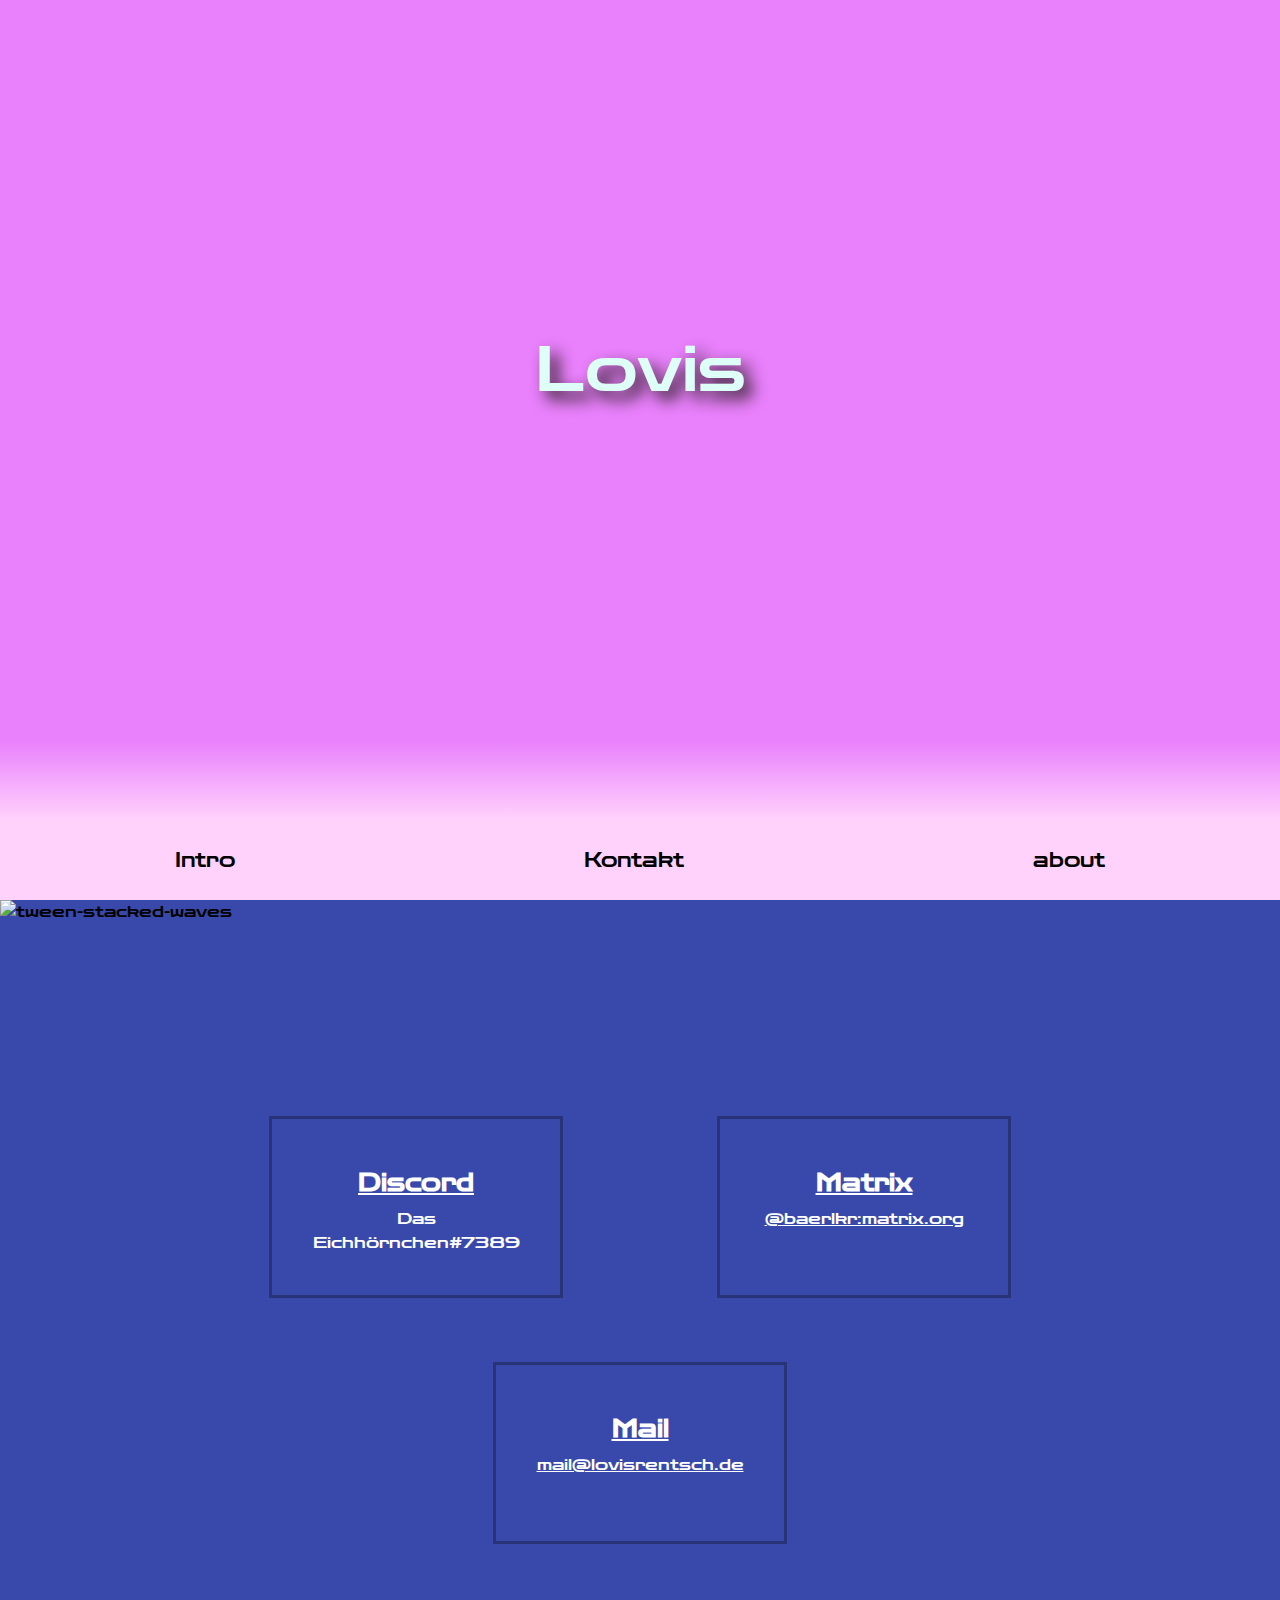
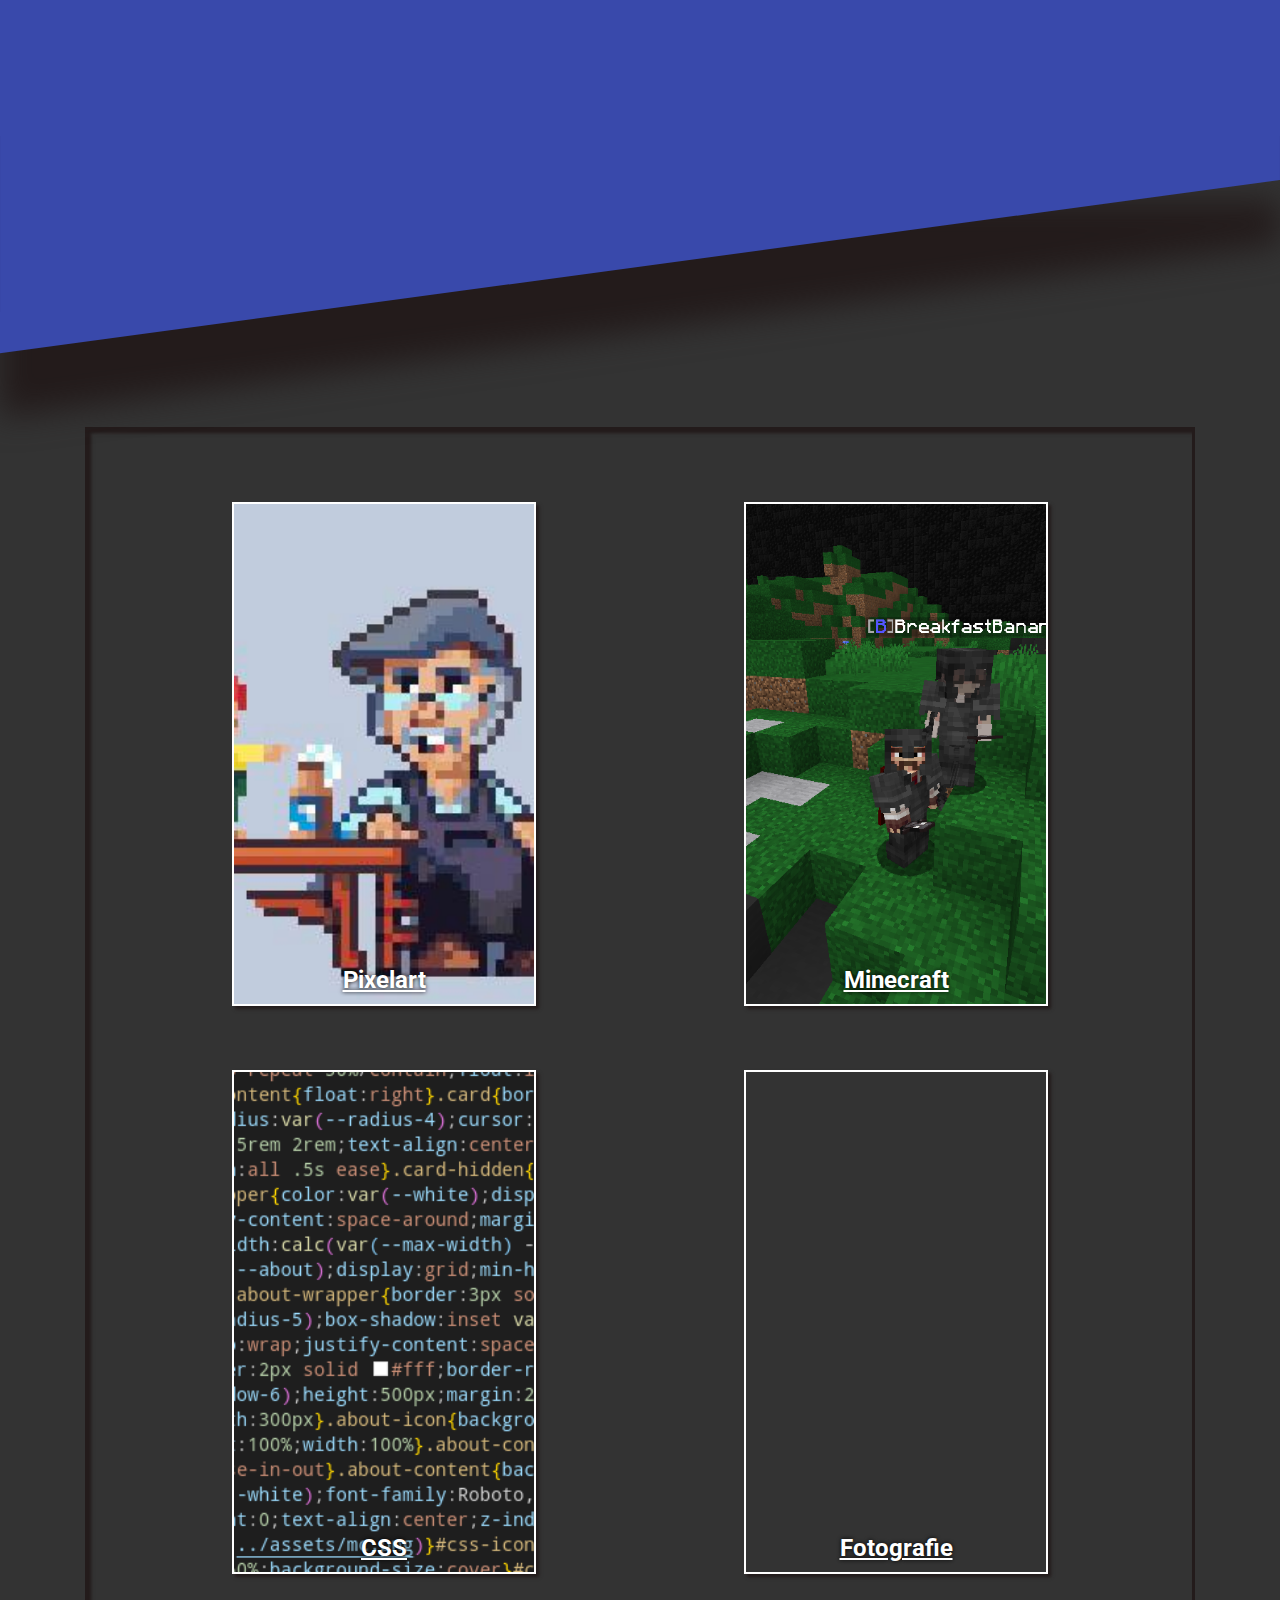
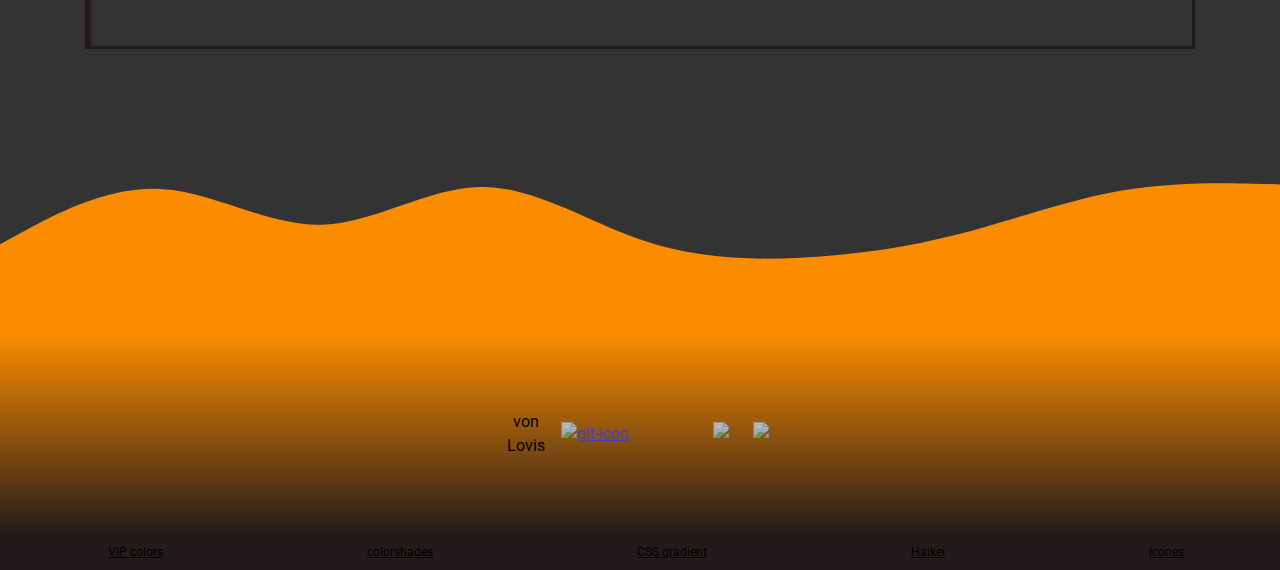
==== commit 2042efd8: "Add files via upload" ====
--- a/index.html
+++ b/index.html
@@ -1 +1,205 @@
-<!DOCTYPE html><html lang="en"><head><meta charset="UTF-8"><meta http-equiv="X-UA-Compatible" content="IE=edge"><meta name="viewport" content="width=device-width, initial-scale=1.0"><link rel="stylesheet" href="css/style.css"><title>Lovis Rentsch</title><link rel="shortcut icon" href="/assets/favicon.ico" type="image/x-icon"><script src="js/copy.js" defer></script><script src="js/toast.js" defer></script></head><body><div class="zuklein"><p>Dein Bildschirm ist zu klein! </p></div><div class="zukleinvertikal"><p>Dein Bildschirm ist zu klein! </p></div><div class="alles"><div class="toast-wrapper"><div class="toast about-toast" id="pixel-toast"><div class="exit" onclick="toastexit_pixel()"></div><a href="assets/pumuckl.jpg"target="_blank" rel="noopener noreferrer"><div class="img" id="pixel-toast-img" ></div></a>Veröffentlicht von: <a href="https://www.reddit.com/r/placeDE/comments/tvegho/pumuckl_meister_eder/?utm_source=share&utm_medium=web2x&context=3">u/sleepdeeptreep</a></div><div class="toast about-toast" id="mc-toast"><div class="exit" onclick="toastexit_mc()"></div><a href="https://pvplegacy.net/" class="tooltip" ><div class="tooltiptext">wurde auf pvplegacy aufgenommen</div>play.pvplegacy.net</a><a href="assets/mc.png"target="_blank" rel="noopener noreferrer"><div class="img" id="mc-toast-img" ></div></a></div><div class="toast about-toast" id="css-toast"><div class="exit" onclick="toastexit_css()"></div>das CSS dieser Seite <a href="assets/css.png"target="_blank" rel="noopener noreferrer"><div class="img" id="css-toast-img" ></div></a></div><div class="toast" id="toast-copy">In die Zwischenablage kopiert! </div></div><section id="intro"><div class="lovis">Lovis</div></section><div class="tween-intro-nav"></div><nav><a href="#intro" id="nav-intro">Intro</a><a href="#contact" id="nav-contact" >Kontakt</a><a href="#about" id="nav-about" >about</a></nav><div class="tween-nav-contact"><img src="assets/nav-contact.svg" alt="tween-stacked-waves"></div><section id="contact"><div class="card-wrapper"><div class="card" onclick="copydc()" id="contact-dc"><h2>Discord</h2><p id="contact-dc-copy">Das Eichhörnchen#7389</p><div class="card-hidden">click to copy</div></div><div class="card" onclick="copymatrix()" id="contact-matrix"><h2>Matrix</h2><a href="https://matrix.to/#/@baerlkr:matrix.org">@baerlkr:matrix.org</a><div class="card-hidden">click to copy</div></div><div class="card" onclick="copymail()" id="contact-mail"><h2>Mail</h2><a href="mailto:mail@lovisrentsch.de">mail@lovisrentsch.de</a><div class="card-hidden">click to copy</div></div></div></section><div class="tween-contact-about"><img src="assets/contact-about.svg" alt="contact-about-wave"></div><section id="about"><div class="about-wrapper"><div class="about-item pixel"><div class="about-icon" id="pixel-icon"></div><div class="about-content pixel-content"><h2>Pixelart</h2><p>Ich finde den Pixelart Style sehr ansprechend. Auch animiertes Pixelart finde ich faszinierend.</p><div class="about-btn tooltip pixel-btn" onclick="toast_pixel()"><div class="tooltiptext">Bild-Großansicht</div>Bild</div></div></div><div class="about-item mc"><div class="about-icon" id="mc-icon"></div><div class="about-content mc-content"><h2>Minecraft</h2><p>Minecraft ist mein Lieblingsspiel auf dem PC. </p><a href="https://de.namemc.com/profile/BaerLKR.1"target="_blank" rel="noopener noreferrer" class="tooltip"><div class="tooltiptext">NameMC</div>IGN: BaerLKR</a><div class="mc-btn tooltip about-btn" onclick="toast_mc()"><div class="tooltiptext">Bild-Großansicht</div>Bild</div></div></div><div class="about-item css"><div class="about-icon" id="css-icon"></div><div class="about-content css-content"><h2>CSS</h2><p>Ich entwerfe gerne Seiten mit HTML, CSS und JS. </p><a href="css/style.css"target="_blank" rel="noopener noreferrer">style.css</a><div class="about-btn tooltip css-btn" onclick="toast_css()"><div class="tooltiptext">Bild-Großansicht</div>Bild</div></div></div></div></section><div class="tween-footer"><img src="assets/footer.svg" alt="footer-wave"></div><section id="footer"><div class="footer-wrapper"><div class="footer-item" id="footer-links"><div class="credit"><p>von</p><p>Lovis</p></div><div class="github tooltip"><div class="tooltiptext">Quellcode</div><a href="https://github.com/LoviRent/LoviRent.github.io"target="_blank" rel="noopener noreferrer"><img src="https://api.iconify.design/uil:github.svg" alt="git-icon" class="footer-icon" ></a></div></div><div class="linie"></div><div class="software footer-item"><div class="openprops tooltip footer-icon-wrapper"><div class="tooltiptext">PostCSS </div><a href="https://postcss.org/"target="_blank" rel="noopener noreferrer"><img src="https://camo.githubusercontent.com/a2ebaaedf9af41416a2717b3a28f405b39535397f4463c5c5119146c84c240f9/68747470733a2f2f706f73746373732e6f72672f6c6f676f2e737667" class="footer-icon"></a></div><div class="postcss tooltip footer-icon-wrapper"><div class="tooltiptext">openprops </div><a href="https://open-props.style/"target="_blank" rel="noopener noreferrer"><img src="https://user-images.githubusercontent.com/1134620/141246730-7df4cf2a-6249-42ca-a01b-494c3ccddabe.png" class="footer-icon"></a></div></div></div></section><div class="other-tools"><div class="tooltip" id="used-1"><a href="https://vipinmishra.dev/VIPColors/"target="_blank" rel="noopener noreferrer">VIP colors</a><div class="tooltiptext">eine Farbpalette</div></div><div class="tooltip" id="used-2"><a target="_blank" rel="noopener noreferrer" href="https://vipinmishra.dev/color-shades-generator/">colorshades</a><div class="tooltiptext">hell/dunkel Farbtöne</div></div><div class="tooltip" id="used-3"><a href="https://cssgradient.io/"target="_blank" rel="noopener noreferrer">CSS gradient</a><div class="tooltiptext">CSS Farbverläufe</div></div><div class="tooltip" id="used-4"><a href="https://haikei.app/"target="_blank" rel="noopener noreferrer">Haikei</a><div class="tooltiptext">ein SVG/PNG Wellen-Generator</div></div><div class="tooltip" id="used-5"><a href="https://icones.js.org/"target="_blank" rel="noopener noreferrer">icones</a><div class="tooltiptext">Icons ohne Download</div></div></div></div></body></html>+<!DOCTYPE html>
+<html lang="en">
+<head>
+    <meta charset="UTF-8">
+    <meta http-equiv="X-UA-Compatible" content="IE=edge">
+    <meta name="viewport" content="width=device-width, initial-scale=1.0">
+    <link rel="stylesheet" href="css/style.css">
+    <title>Lovis Rentsch</title>
+    <link rel="shortcut icon" href="/assets/favicon.ico" type="image/x-icon">
+    <!-- script -->
+    <script src="js/copy.js" defer></script>
+    <script src="js/toast.js" defer></script>
+
+</head>
+<body>
+    <div class="zuklein">
+        <p>
+            Dein Bildschirm ist zu klein!
+        </p>
+    </div>
+    <div class="zukleinvertikal">
+        <p>
+            Dein Bildschirm ist zu klein!
+        </p>
+    </div>
+    <div class="alles">
+    <div class="toast-wrapper">
+        <div class="toast about-toast" id="pixel-toast">
+            <div class="exit" onclick="toastexit_pixel()"></div>
+            <a href="assets/pumuckl.jpg"target="_blank" rel="noopener noreferrer">
+                <div class="img" id="pixel-toast-img" ></div>
+            </a>
+            Veröffentlicht von:
+            <a href="https://www.reddit.com/r/placeDE/comments/tvegho/pumuckl_meister_eder/?utm_source=share&utm_medium=web2x&context=3">u/sleepdeeptreep</a>
+        </div>
+        <div class="toast about-toast" id="mc-toast">
+            <div class="exit" onclick="toastexit_mc()"></div>
+            <a href="https://pvplegacy.net/" class="tooltip" ><div class="tooltiptext">wurde auf pvplegacy aufgenommen</div>play.pvplegacy.net</a>
+            <a href="assets/mc.png"target="_blank" rel="noopener noreferrer">
+                <div class="img" id="mc-toast-img" ></div>
+            </a>
+        </div>
+        <div class="toast about-toast" id="css-toast">
+            <div class="exit" onclick="toastexit_css()"></div>
+            das CSS dieser Seite
+            <a href="assets/css.png"target="_blank" rel="noopener noreferrer">
+                <div class="img" id="css-toast-img" ></div>
+            </a>
+        </div>
+        <div class="toast about-toast" id="foto-toast">
+            <div class="exit" onclick="toastexit_foto()"></div>
+            Foto mit Lupe
+            <a href="assets/lupe.png"target="_blank" rel="noopener noreferrer">
+                <div class="img" id="foto-toast-img" ></div>
+            </a>
+        </div>
+        <div class="toast" id="toast-copy">
+            In die Zwischenablage kopiert!
+        </div>
+    </div>
+    <section id="intro">
+        <div class="lovis">Lovis</div>
+    </section>
+    <div class="tween-intro-nav">
+    </div>
+        <nav>
+            <a href="#intro" id="nav-intro">Intro</a>
+            <a href="#contact" id="nav-contact" >Kontakt</a>
+            <a href="#about" id="nav-about" >about</a>
+        </nav>
+        
+        <div class="tween-nav-contact">
+            <img src="assets/nav-contact.svg" alt="tween-stacked-waves">
+        </div>
+    <section id="contact">
+        <div class="card-wrapper">
+        <div class="card" onclick="copydc()" id="contact-dc">
+            <h2>Discord</h2>
+            <p id="contact-dc-copy">Das Eichhörnchen#7389</p>
+            <div class="card-hidden">click to copy</div>
+        </div>
+        <div class="card" onclick="copymatrix()" id="contact-matrix">
+            <h2>Matrix</h2>
+            <a href="https://matrix.to/#/@baerlkr:matrix.org">@baerlkr:matrix.org</a>
+            <div class="card-hidden">click to copy</div>
+        </div>
+        <div class="card" onclick="copymail()" id="contact-mail">
+            <h2>Mail</h2>
+            <a href="mailto:mail@lovisrentsch.de">mail@lovisrentsch.de</a>
+            <div class="card-hidden">click to copy</div>
+        </div>
+        </div>
+    </section>
+    <div class="tween-contact-about">
+        <img src="assets/contact-about.svg" alt="contact-about-wave">
+    </div>
+    <section id="about">
+        <div class="about-wrapper">
+            <div class="about-item pixel">
+                <div class="about-icon" id="pixel-icon"></div>
+                <div class="about-content pixel-content">
+                    <h2>Pixelart</h2>
+                    <p>Ich finde den Pixelart Style sehr ansprechend. Auch animiertes Pixelart finde ich faszinierend.</p>
+                    <div class="about-btn tooltip pixel-btn" onclick="toast_pixel()"><div class="tooltiptext">Bild-Großansicht</div> Bild</div>
+                </div>
+            </div>
+            <div class="about-item mc">
+                <div class="about-icon" id="mc-icon"></div>
+                <div class="about-content mc-content">
+                    <h2>Minecraft</h2>
+                    <p>
+                        Minecraft ist mein Lieblingsspiel auf dem PC.
+                    </p>
+                    <a href="https://de.namemc.com/profile/BaerLKR.1"target="_blank" rel="noopener noreferrer" class="tooltip"><div class="tooltiptext">NameMC</div>IGN: BaerLKR</a>
+                    <div class="mc-btn tooltip about-btn" onclick="toast_mc()"><div class="tooltiptext">Bild-Großansicht</div> Bild</div>
+                </div>
+            </div>
+            <div class="about-item css">
+                <div class="about-icon" id="css-icon"></div>
+                <div class="about-content css-content">
+                    <h2>CSS</h2>
+                    <p>
+                        Ich entwerfe gerne Seiten mit HTML, CSS und JS.
+                    </p>
+                    <a href="css/style.css"target="_blank" rel="noopener noreferrer">style.css</a>
+                    <div class="about-btn tooltip css-btn" onclick="toast_css()"> <div class="tooltiptext">Bild-Großansicht</div> Bild</div>
+                </div>
+            </div>
+            <div class="about-item foto">
+                <div class="about-icon" id="foto-icon"></div>
+                <div class="about-content foto-content">
+                    <h2>Fotografie</h2>
+                    <p>
+                        Ich mache Fotos.
+                    </p>
+                    <a href="fruehling22/index.html"target="_blank" rel="noopener noreferrer" class="tooltip" ><div class="tooltiptext">Frühling 2022</div>mehr Bilder</a>
+                    <div class="about-btn tooltip foto-btn" onclick="toast_foto()"> <div class="tooltiptext">Bild-Großansicht</div> Bild</div>
+                </div>
+            </div>
+        </div>
+    </section>
+    <div class="tween-footer">
+        <img src="assets/footer.svg" alt="footer-wave">
+    </div>
+    <section id="footer">
+        <div class="footer-wrapper">
+        <div class="footer-item" id="footer-links">
+            <div class="credit">
+            <p>von</p>
+            <p>Lovis</p>
+        </div>
+        <div class="github tooltip">
+            <div class="tooltiptext">Quellcode</div>
+            <a href="https://github.com/LoviRent/LoviRent.github.io"target="_blank" rel="noopener noreferrer">
+                <img src="https://api.iconify.design/uil:github.svg" alt="git-icon" class="footer-icon" >
+            </a>
+        </div>
+        </div>
+        <div class="linie">
+        </div>
+        <div class="software footer-item">            
+            <div class="openprops tooltip footer-icon-wrapper">
+                <div class="tooltiptext">
+                    PostCSS
+                </div>
+                <a href="https://postcss.org/"target="_blank" rel="noopener noreferrer">
+                <img src="https://camo.githubusercontent.com/a2ebaaedf9af41416a2717b3a28f405b39535397f4463c5c5119146c84c240f9/68747470733a2f2f706f73746373732e6f72672f6c6f676f2e737667" class="footer-icon">
+            </a>
+            </div>
+            <div class="postcss tooltip footer-icon-wrapper">
+                <div class="tooltiptext">
+                    openprops
+                </div>
+                <a href="https://open-props.style/"target="_blank" rel="noopener noreferrer">
+                <img src="https://user-images.githubusercontent.com/1134620/141246730-7df4cf2a-6249-42ca-a01b-494c3ccddabe.png" class="footer-icon">
+            </a>
+            </div>
+        </div>
+        </div>
+    </section>
+    <div class="other-tools">
+        <div class="tooltip" id="used-1">
+            <a href="https://vipinmishra.dev/VIPColors/"target="_blank" rel="noopener noreferrer">VIP colors</a>
+            <div class="tooltiptext">eine Farbpalette</div>
+        </div>
+        <div class="tooltip" id="used-2">
+            <a target="_blank" rel="noopener noreferrer" href="https://vipinmishra.dev/color-shades-generator/">colorshades</a>
+            <div class="tooltiptext">hell/dunkel Farbtöne</div>
+        </div>
+        <div class="tooltip" id="used-3">
+            <a href="https://cssgradient.io/"target="_blank" rel="noopener noreferrer">CSS gradient</a>
+            <div class="tooltiptext">CSS Farbverläufe</div>
+        </div>
+        <div class="tooltip" id="used-4">
+            <a href="https://haikei.app/"target="_blank" rel="noopener noreferrer">Haikei</a>
+            <div class="tooltiptext">ein SVG/PNG Wellen-Generator</div>
+        </div>
+        <div class="tooltip" id="used-5">
+            <a href="https://icones.js.org/"target="_blank" rel="noopener noreferrer">icones</a>
+            <div class="tooltiptext">Icons ohne Download</div>
+        </div>
+    </div>
+</div>
+</body>
+</html>--- a/css/style.css
+++ b/css/style.css
@@ -1 +1 @@
-@import url("https://unpkg.com/open-props");@import url("https://cdnjs.cloudflare.com/ajax/libs/animate.css/4.1.1/animate.min.css");@import url("https://fonts.googleapis.com/css2?family=Zen+Dots&display=swap");@import url("https://fonts.googleapis.com/css2?family=Roboto:wght@300;500&display=swap");*{margin:0;padding:0}.float-left{float:left}.float-right{float:right}.text-al-left{text-align:left}.text-al-right{text-align:right}.text-al-center{text-align:center}.child-center{display:grid;place-items:center}html{font-family:Zen Dots,cursive;line-height:1.5em;overflow-x:hidden;scroll-behavior:smooth}::-webkit-scrollbar{width:.75rem}::-webkit-scrollbar-track{background-color:var(--gray-4)}::-webkit-scrollbar-thumb{background-color:var(--gray-6);border:2px solid var(--gray-4);border-radius:var(--radius-4)}h2{line-height:2em;text-decoration:underline}@keyframes onload{0%{background-color:#40e0d0;opacity:0}to{opacity:1}}body{animation:onload 6s ease}@keyframes pulse-s{0%{transform:none}50%{transform:scale(1.3)}to{transform:none}}:root{--cyan:#ddfff7;--pink:#ffd2fc;--violet:#e980fc;--violet2:#b96ac9;--black:#231b1b;--blue:#3949ab;--green:#7cb342;--green-l1:#94c561;--green-l2:#add285;--green-d1:#638f35;--orange:#fb8c00;--white:#fff;--base:#333;--blue-d1:#283378;--about:var(--base);--shadow-5:.125em .125em .25em var(--black);--shadow-6:.2rem .2rem .2rem var(--black);--intro-gradient:var(--gradient-21);--max-width:100vw;--nav-height:5rem;--tween-shadow:0 4rem 1rem var(--black);--exit:url(https://api.iconify.design/maki:cross-11.svg)}#intro{background-color:var(--violet);background-size:cover;display:grid;height:calc(100vh - 10rem);place-items:center;width:var(--max-width)}.lovis{color:var(--cyan);font-family:Zen Dots,cursive;font-size:4rem;position:relative;text-shadow:var(--shadow-5)}.lovis:before{background-color:var(--cyan);border-radius:.125em;box-shadow:var(--shadow-5);content:"";height:.125em;position:absolute;transform:translateY(1em);transition:all .5s ease-in-out;width:0}nav{align-items:center;background-color:var(--pink);display:flex;height:var(--nav-height);justify-content:space-around;position:sticky;top:0;width:var(--max-width);z-index:2}nav a{border:2px solid var(--cyan-9);color:var(--cyan-9);font-size:1.25rem;margin:1em 0;padding:.25em 1.5em;position:relative;text-decoration:none;transition:all .25s ease}nav a:before{bottom:0;content:"";left:0;outline:var(--cyan-9) 2px solid;position:absolute;right:0;top:0;transition:all .5s ease}#contact{background-color:var(--blue);display:flex;flex-wrap:wrap;justify-content:center;min-height:30vh;width:var(--max-width)}#contact a{color:var(--white)}.contact-icon{background:url(https://api.iconify.design/ic:baseline-alternate-email.svg?color=currentColor) no-repeat 50%/contain;float:left;height:4rem;width:4rem}.contact-content{float:right}.card{border:3px solid var(--blue-d1);border-radius:var(--radius-4);cursor:pointer;height:6rem;margin:2rem;padding:2.5rem 2rem;text-align:center;width:14rem}.card,.card-hidden{transition:all .5s ease}.card-hidden{color:var(--gray-4);font-size:0}.card-wrapper{color:var(--white);display:flex;flex-wrap:wrap;justify-content:space-around;margin:calc(var(--nav-height)*2) 0;width:calc(var(--max-width) - 30%)}#about{background-color:var(--about);display:grid;min-height:60vh;place-content:center}.about-wrapper{border:3px solid var(--black);border-radius:var(--radius-5);box-shadow:inset var(--shadow-6);display:flex;flex-wrap:wrap;justify-content:space-around;max-width:80vw;padding:2.5rem}.about-item{border:2px solid #fff;border-radius:var(--radius-5);box-shadow:var(--shadow-6);height:500px;margin:2rem;overflow:hidden;position:relative;width:300px}.about-icon{background:var(--gradient-23);height:100%;width:100%}.about-content,.about-icon{transition:all 1s ease-in-out}.about-content{background:transparent;bottom:3em;color:var(--white);font-family:Roboto,sans-serif;left:0;margin:0 auto;max-width:80%;position:relative;right:0;text-align:center}.about-content a{color:var(--gray-4)}#mc-icon{background-image:url(../assets/mc.png);background-position:50%;background-size:cover}#css-icon{background-image:url(../assets/css.png)}#css-icon,#pixel-icon{background-position:50%;background-size:cover;height:100%;width:100%}#pixel-icon{background-image:url(../assets/pumuckl.jpg);background-repeat:no-repeat}#footer{background:linear-gradient(var(--orange),var(--black));display:flex;height:200px;justify-content:left}.footer-item{display:grid;margin:2rem;place-content:center}.footer-icon{filter:contrast(50%);height:50px;margin:10px;transition:all 1s ease}.footer-wrapper{align-items:center;color:var(--gray-5);display:flex;font-family:Roboto,sans-serif;justify-content:center;width:100%}.credit{height:fit-content;min-width:50px;text-align:center}.linie{border:2px solid var(--gray-5);border-radius:3px;height:60%;width:0}.other-tools{background-color:var(--black);border:none;bottom:0;color:var(--gray-5);display:flex;font-size:.75rem;justify-content:space-around;padding:.5em;position:relative;width:100%}.other-tools a{color:var(--gray-6);font-family:Roboto,sans-serif}#footer-links{align-items:center;display:grid;grid-auto-flow:column}.about-btn{color:var(--gray-4);cursor:pointer;display:block;text-decoration:underline}.about-toast .img{aspect-ratio:1/1;background-position:50%;display:block;width:75vw}.about-item a{display:block}.lovis:hover:before{width:100%}.lovis:hover{cursor:url(https://api.iconify.design/twemoji:cookie.svg?color=currentColor),auto}nav a:hover{box-shadow:inset var(--shadow-5);text-shadow:var(--shadow-5)}::-webkit-scrollbar-thumb:hover{background-color:var(--gray-7)}a:hover{text-decoration:underline;text-decoration-style:double}.card:hover .card-hidden{font-size:1rem}.card:hover{box-shadow:inset var(--shadow-6);text-shadow:var(--shadow-6)}.about-item:hover .about-content{transform:translateY(-110%)}.about-item:hover .about-icon{filter:brightness(50%)}.footer-icon:hover{filter:contrast(1);transform:scale(1.1)}.software{display:inline}.about-btn:hover{text-decoration-style:double}.exit:hover{animation:pulse-s 1s infinite var(--ease-5)}.tween-nav-contact{background-color:var(--blue)}.tween-nav-contact img{width:100%}.tween-intro-nav{background-image:linear-gradient(var(--violet),var(--pink));height:5rem}.tween-contact-about{background-color:var(--about)}.tween-contact-about img{filter:drop-shadow(var(--tween-shadow));margin:0;width:100%}.tween-footer img{width:100%}.tween-footer{background-color:var(--base);display:grid}.tooltip{display:inline-block;position:relative}.tooltip .tooltiptext{background-color:#555;border-radius:6px;bottom:150%;color:#fff;font-family:Roboto,sans-serif;left:50%;margin-left:-75px;opacity:0;padding:5px;position:absolute;text-align:center;transition:opacity .3s;visibility:hidden;width:140px;z-index:1}.tooltip .tooltiptext:after{border:5px solid transparent;border-top-color:#555;content:"";left:50%;margin-left:-5px;position:absolute;top:100%}.tooltip:hover .tooltiptext{opacity:1;visibility:visible}.toast{background-color:var(--green-l2);border:4px dotted var(--green-d1);bottom:0;display:none;font-family:Courier New,Courier,monospace;margin:1rem;opacity:0;outline:var(--green-l2) solid 4px;padding:1em;position:fixed;transition:all 1s ease-in-out}.toast-wrapper{background-color:hsl(0,0%,50%/1);position:relative;z-index:4}.block{display:block}.toast-anim{animation:fadeInUp 1s 0s forwards,fadeOutDown 1s 2s forwards}.toast-anim-ein{animation:fadeInUp 1s 0s forwards}.toast-anim-aus{animation:fadeOutDown 1s forwards}.about-toast{font-family:Roboto,sans-serif;height:fit-content}.exit{aspect-ratio:1/1;background-image:var(--exit);background-size:cover;cursor:pointer;height:1.5rem}#pixel-toast-img{background-image:url(../assets/pumuckl.jpg);background-size:cover}#mc-toast-img{background-image:url(../assets/mc.png);background-size:cover}#css-toast-img{background-image:url(../assets/css.png);background-size:cover}@media (max-width:750px){.about-wrapper{border:none;box-shadow:none}.about-item{max-height:60vh;transform:scale(1.1)}#nav-contact{background:url(https://api.iconify.design/ic:round-contact-page.svg?color=currentColor) no-repeat 50%/contain}#nav-intro{background:url(https://api.iconify.design/ic:baseline-arrow-upward.svg?color=currentColor) no-repeat 50%/contain}#nav-about{background:url(https://api.iconify.design/ic:round-info.svg?color=currentColor) no-repeat 50%/contain}.card{box-shadow:inset var(--shadow-6);text-shadow:var(--shadow-6)}.card-hidden{font-size:1rem}.other-tools{display:none}nav a{box-shadow:inset var(--shadow-5);font-size:0;height:50px;text-shadow:var(--shadow-5);width:50px}.tooltiptext{display:none}}@media (max-width:320px){.zuklein{display:fixed;width:100%}.alles{display:none}body{animation:none;background-color:red;display:grid;height:100vh;padding:1em;place-content:center}}@media (min-width:320px){.zuklein{display:none}}@media (min-height:350px){.zukleinvertikal{display:none}}@media (max-height:350px){.zukleinvertikal{display:fixed;width:100%}.alles,.zuklein{display:none}body{animation:none;background-color:red;display:grid;height:100vh;padding:1em;place-content:center}}+@import url("https://unpkg.com/open-props");@import url("https://cdnjs.cloudflare.com/ajax/libs/animate.css/4.1.1/animate.min.css");@import url("https://fonts.googleapis.com/css2?family=Zen+Dots&display=swap");@import url("https://fonts.googleapis.com/css2?family=Roboto:wght@300;500&display=swap");*{margin:0;padding:0}.float-left{float:left}.float-right{float:right}.text-al-left{text-align:left}.text-al-right{text-align:right}.text-al-center{text-align:center}.child-center{display:grid;place-items:center}html{font-family:Zen Dots,cursive;line-height:1.5em;overflow-x:hidden;scroll-behavior:smooth}::-webkit-scrollbar{width:.75rem}::-webkit-scrollbar-track{background-color:var(--gray-4)}::-webkit-scrollbar-thumb{background-color:var(--gray-6);border:2px solid var(--gray-4);border-radius:var(--radius-4)}h2{line-height:2em;text-decoration:underline}@keyframes onload{0%{background-color:#40e0d0;opacity:0}to{opacity:1}}body{animation:onload 3s}@keyframes pulse-s{0%{transform:none}50%{transform:scale(1.3)}to{transform:none}}:root{--cyan:#ddfff7;--pink:#ffd2fc;--violet:#e980fc;--violet2:#b96ac9;--black:#231b1b;--blue:#3949ab;--green:#7cb342;--green-l1:#94c561;--green-l2:#add285;--green-d1:#638f35;--orange:#fb8c00;--white:#fff;--base:#333;--blue-d1:#283378;--about:var(--base);--shadow-5:.125em .125em .25em var(--black);--shadow-6:.2rem .2rem .2rem var(--black);--intro-gradient:var(--gradient-21);--max-width:100vw;--nav-height:5rem;--tween-shadow:0 4rem 1rem var(--black);--exit:url(https://api.iconify.design/maki:cross-11.svg)}#intro{background-color:var(--violet);background-size:cover;display:grid;height:calc(100vh - 10rem);place-items:center;width:var(--max-width)}.lovis{color:var(--cyan);font-family:Zen Dots,cursive;font-size:4rem;position:relative;text-shadow:var(--shadow-5)}.lovis:before{background-color:var(--cyan);border-radius:.125em;box-shadow:var(--shadow-5);content:"";height:.125em;position:absolute;transform:translateY(1em);transition:all .5s ease-in-out;width:0}nav{align-items:center;background-color:var(--pink);display:flex;height:var(--nav-height);justify-content:space-around;position:sticky;top:0;width:var(--max-width);z-index:2}nav a{border:2px solid var(--cyan-9);color:var(--cyan-9);font-size:1.25rem;margin:1em 0;padding:.25em 1.5em;position:relative;text-decoration:none;transition:all .25s ease}nav a:before{bottom:0;content:"";left:0;outline:var(--cyan-9) 2px solid;position:absolute;right:0;top:0;transition:all .5s ease}#contact{background-color:var(--blue);display:flex;flex-wrap:wrap;justify-content:center;min-height:30vh;width:var(--max-width)}#contact a{color:var(--white)}.contact-icon{background:url(https://api.iconify.design/ic:baseline-alternate-email.svg?color=currentColor) no-repeat 50%/contain;float:left;height:4rem;width:4rem}.contact-content{float:right}.card{border:3px solid var(--blue-d1);border-radius:var(--radius-4);cursor:pointer;height:6rem;margin:2rem;padding:2.5rem 2rem;text-align:center;width:14rem}.card,.card-hidden{transition:all .5s ease}.card-hidden{color:var(--gray-4);font-size:0}.card-wrapper{color:var(--white);display:flex;flex-wrap:wrap;justify-content:space-around;margin:calc(var(--nav-height)*2) 0;width:calc(var(--max-width) - 30%)}#about{background-color:var(--about);display:grid;min-height:60vh;place-content:center}.about-wrapper{border:3px solid var(--black);border-radius:var(--radius-5);box-shadow:inset var(--shadow-6);display:flex;flex-wrap:wrap;justify-content:space-around;max-width:80vw;padding:2.5rem}.about-item{border:2px solid #fff;border-radius:var(--radius-5);box-shadow:var(--shadow-6);height:500px;margin:2rem;overflow:hidden;position:relative;width:300px}.about-icon{background:var(--gradient-23);height:100%;width:100%}.about-content,.about-icon{transition:all 1s ease-in-out}.about-content{background-color:transparent;bottom:3em;color:var(--white);font-family:Roboto,sans-serif;left:0;margin:0 auto;max-width:80%;position:relative;right:0;text-align:center;text-shadow:#000 0 0 4px}.about-content a{color:var(--gray-4)}#mc-icon{background-image:url(../assets/mc.png);background-position:50%;background-size:cover}#css-icon{background-image:url(../assets/css.png)}#css-icon,#foto-icon{background-position:50%;background-size:cover;height:100%;width:100%}#foto-icon{background-image:url(../assets/lupe.png)}#foto-icon,#pixel-icon{background-repeat:no-repeat}#pixel-icon{background-image:url(../assets/pumuckl.jpg);background-position:50%;background-size:cover;height:100%;width:100%}#footer{background:linear-gradient(var(--orange),var(--black));display:flex;height:200px;justify-content:left}.footer-item{display:grid;margin:2rem;place-content:center}.footer-icon{filter:contrast(50%);height:50px;margin:10px;transition:all 1s ease}.footer-wrapper{align-items:center;color:var(--gray-5);display:flex;font-family:Roboto,sans-serif;justify-content:center;width:100%}.credit{height:fit-content;min-width:50px;text-align:center}.linie{border:2px solid var(--gray-5);border-radius:3px;height:60%;width:0}.other-tools{background-color:var(--black);border:none;bottom:0;color:var(--gray-5);display:flex;font-size:.75rem;justify-content:space-around;padding:.5em;position:relative;width:100%}.other-tools a{color:var(--gray-6);font-family:Roboto,sans-serif}#footer-links{align-items:center;display:grid;grid-auto-flow:column}.about-btn{color:var(--gray-4);cursor:pointer;display:block;text-decoration:underline}.about-toast .img{aspect-ratio:1/1;background-position:50%;display:block;height:75vh}.about-item a{display:block}.lovis:hover:before{width:100%}.lovis:hover{cursor:url(https://api.iconify.design/twemoji:cookie.svg?color=currentColor),auto}nav a:hover{box-shadow:inset var(--shadow-5);text-shadow:var(--shadow-5)}::-webkit-scrollbar-thumb:hover{background-color:var(--gray-7)}a:hover{text-decoration:underline;text-decoration-style:double}.card:hover .card-hidden{font-size:1rem}.card:hover{box-shadow:inset var(--shadow-6);text-shadow:var(--shadow-6)}.about-item:hover .about-content{transform:translateY(-110%)}.about-item:hover .about-icon{filter:brightness(50%)}.footer-icon:hover{filter:contrast(1);transform:scale(1.1)}.software{display:inline}.about-btn:hover{text-decoration-style:double}.exit:hover{animation:pulse-s 1s infinite var(--ease-5)}.tween-nav-contact{background-color:var(--blue)}.tween-nav-contact img{width:100%}.tween-intro-nav{background-image:linear-gradient(var(--violet),var(--pink));height:5rem}.tween-contact-about{background-color:var(--about)}.tween-contact-about img{filter:drop-shadow(var(--tween-shadow));margin:0;width:100%}.tween-footer img{width:100%}.tween-footer{background-color:var(--base);display:grid}.tooltip{display:inline-block;position:relative}.tooltip .tooltiptext{background-color:#555;border-radius:6px;bottom:150%;color:#fff;font-family:Roboto,sans-serif;left:50%;margin-left:-75px;opacity:0;padding:5px;position:absolute;text-align:center;transition:opacity .3s;visibility:hidden;width:140px;z-index:1}.tooltip .tooltiptext:after{border:5px solid transparent;border-top-color:#555;content:"";left:50%;margin-left:-5px;position:absolute;top:100%}.tooltip:hover .tooltiptext{opacity:1;visibility:visible}.toast{background-color:var(--green-l2);border:4px dotted var(--green-d1);bottom:0;display:none;font-family:Courier New,Courier,monospace;margin:1rem;opacity:0;outline:var(--green-l2) solid 4px;padding:1em;position:fixed;transition:all 1s ease-in-out}.toast-wrapper{background-color:hsl(0,0%,50%/1);position:relative;z-index:4}.block{display:block}.toast-anim{animation:fadeInUp 1s 0s forwards,fadeOutDown 1s 2s forwards}.toast-anim-ein{animation:fadeInUp 1s 0s forwards}.toast-anim-aus{animation:fadeOutDown 1s forwards}.about-toast{font-family:Roboto,sans-serif;height:fit-content}.exit{aspect-ratio:1/1;background-image:var(--exit);cursor:pointer;height:1.75rem}#pixel-toast-img,.exit{background-size:cover;margin:.5rem}#pixel-toast-img{background-image:url(../assets/pumuckl.jpg)}#mc-toast-img{background-image:url(../assets/mc.png);background-size:cover}#css-toast-img{background-image:url(../assets/css.png);background-size:cover}#foto-toast-img{background-image:url(../assets/lupe.png);background-size:cover}@media (max-width:750px){.about-wrapper{border:none;box-shadow:none}.about-item{max-height:60vh;transform:scale(1.1)}#nav-contact{background:url(https://api.iconify.design/ic:round-contact-page.svg?color=currentColor) no-repeat 50%/contain}#nav-intro{background:url(https://api.iconify.design/ic:baseline-arrow-upward.svg?color=currentColor) no-repeat 50%/contain}#nav-about{background:url(https://api.iconify.design/ic:round-info.svg?color=currentColor) no-repeat 50%/contain}.card{box-shadow:inset var(--shadow-6);text-shadow:var(--shadow-6)}.card-hidden{font-size:1rem}.other-tools{display:none}nav a{box-shadow:inset var(--shadow-5);font-size:0;height:50px;text-shadow:var(--shadow-5);width:50px}.tooltiptext{display:none}.about-toast .img{aspect-ratio:1/1;width:75vw}}@media (max-width:320px){.zuklein{display:fixed;width:100%}.alles{display:none}body{animation:none;background-color:red;display:grid;height:100vh;padding:1em;place-content:center}}@media (min-width:320px){.zuklein{display:none}}@media (min-height:350px){.zukleinvertikal{display:none}}@media (max-height:350px){.zukleinvertikal{display:fixed;width:100%}.alles,.zuklein{display:none}body{animation:none;background-color:red;display:grid;height:100vh;padding:1em;place-content:center}}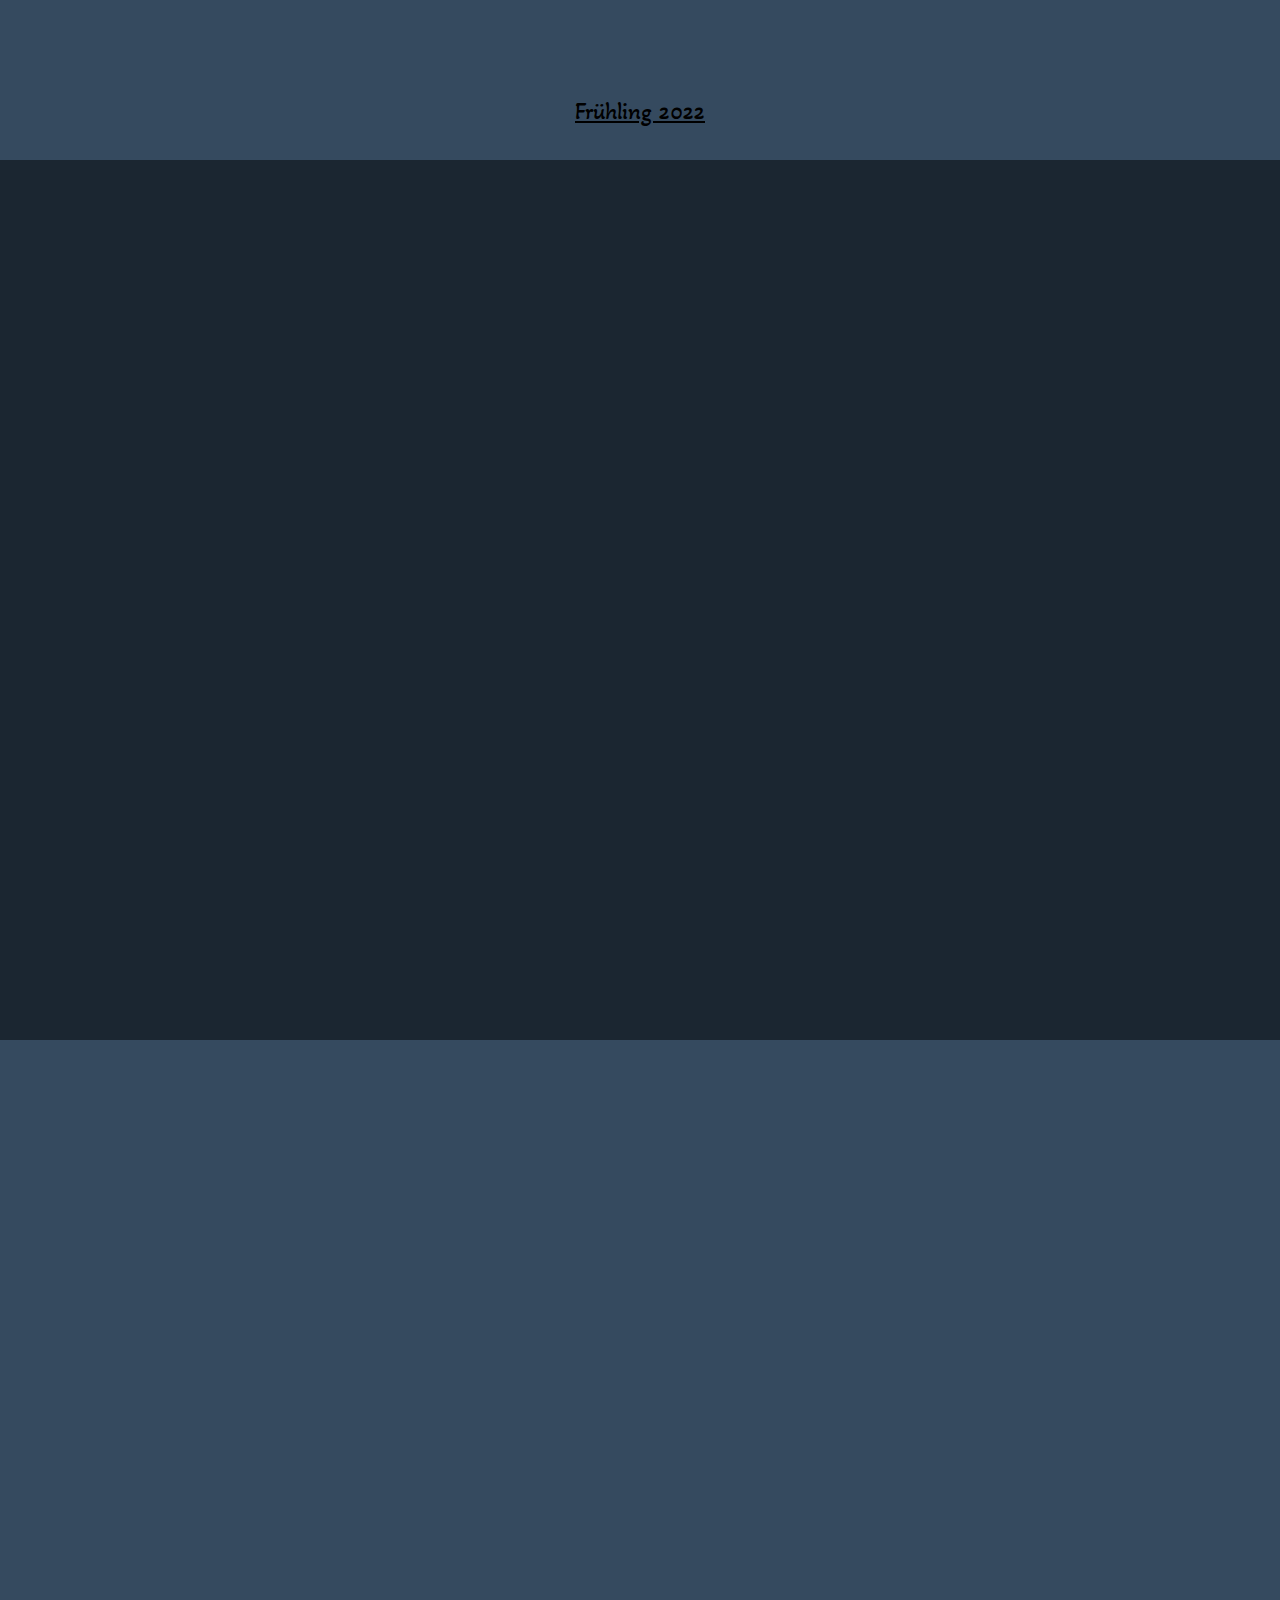
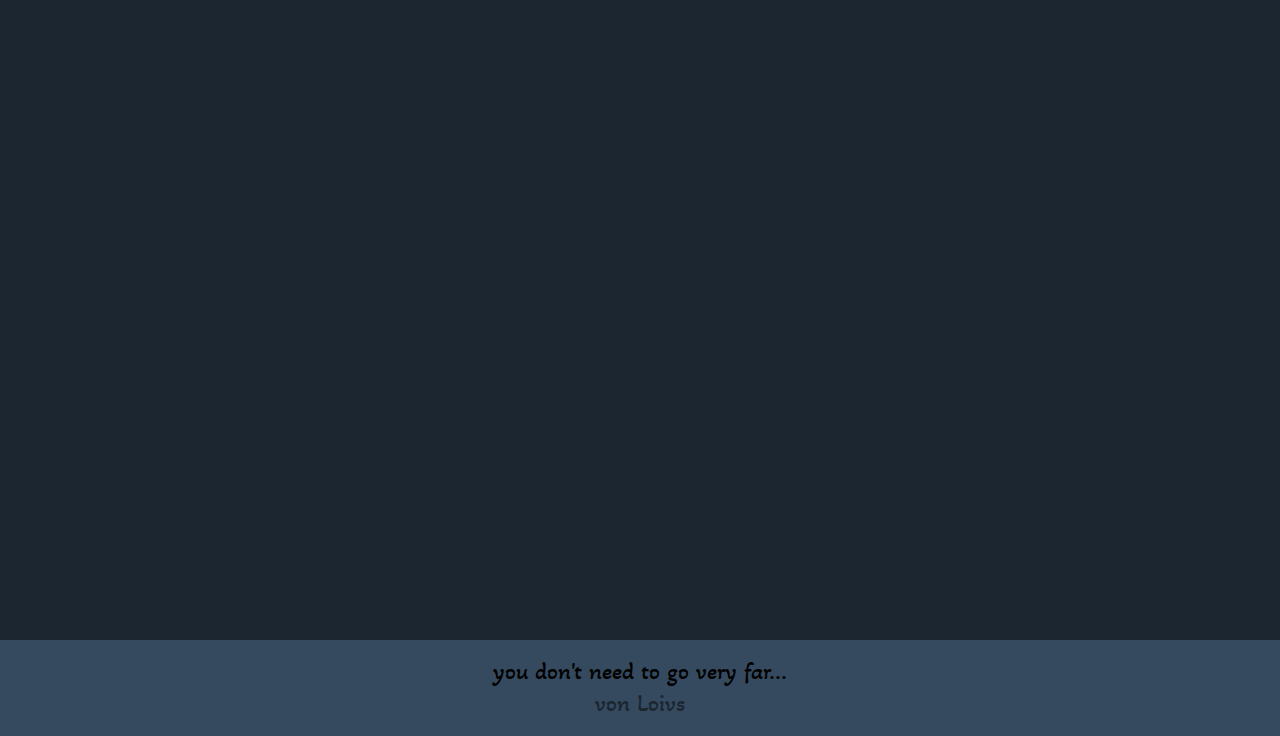
==== commit f0995115: "Add files via upload" ====
--- a/index.html
+++ b/index.html
@@ -1,205 +1 @@
-<!DOCTYPE html>
-<html lang="en">
-<head>
-    <meta charset="UTF-8">
-    <meta http-equiv="X-UA-Compatible" content="IE=edge">
-    <meta name="viewport" content="width=device-width, initial-scale=1.0">
-    <link rel="stylesheet" href="css/style.css">
-    <title>Lovis Rentsch</title>
-    <link rel="shortcut icon" href="/assets/favicon.ico" type="image/x-icon">
-    <!-- script -->
-    <script src="js/copy.js" defer></script>
-    <script src="js/toast.js" defer></script>
-
-</head>
-<body>
-    <div class="zuklein">
-        <p>
-            Dein Bildschirm ist zu klein!
-        </p>
-    </div>
-    <div class="zukleinvertikal">
-        <p>
-            Dein Bildschirm ist zu klein!
-        </p>
-    </div>
-    <div class="alles">
-    <div class="toast-wrapper">
-        <div class="toast about-toast" id="pixel-toast">
-            <div class="exit" onclick="toastexit_pixel()"></div>
-            <a href="assets/pumuckl.jpg"target="_blank" rel="noopener noreferrer">
-                <div class="img" id="pixel-toast-img" ></div>
-            </a>
-            Veröffentlicht von:
-            <a href="https://www.reddit.com/r/placeDE/comments/tvegho/pumuckl_meister_eder/?utm_source=share&utm_medium=web2x&context=3">u/sleepdeeptreep</a>
-        </div>
-        <div class="toast about-toast" id="mc-toast">
-            <div class="exit" onclick="toastexit_mc()"></div>
-            <a href="https://pvplegacy.net/" class="tooltip" ><div class="tooltiptext">wurde auf pvplegacy aufgenommen</div>play.pvplegacy.net</a>
-            <a href="assets/mc.png"target="_blank" rel="noopener noreferrer">
-                <div class="img" id="mc-toast-img" ></div>
-            </a>
-        </div>
-        <div class="toast about-toast" id="css-toast">
-            <div class="exit" onclick="toastexit_css()"></div>
-            das CSS dieser Seite
-            <a href="assets/css.png"target="_blank" rel="noopener noreferrer">
-                <div class="img" id="css-toast-img" ></div>
-            </a>
-        </div>
-        <div class="toast about-toast" id="foto-toast">
-            <div class="exit" onclick="toastexit_foto()"></div>
-            Foto mit Lupe
-            <a href="assets/lupe.png"target="_blank" rel="noopener noreferrer">
-                <div class="img" id="foto-toast-img" ></div>
-            </a>
-        </div>
-        <div class="toast" id="toast-copy">
-            In die Zwischenablage kopiert!
-        </div>
-    </div>
-    <section id="intro">
-        <div class="lovis">Lovis</div>
-    </section>
-    <div class="tween-intro-nav">
-    </div>
-        <nav>
-            <a href="#intro" id="nav-intro">Intro</a>
-            <a href="#contact" id="nav-contact" >Kontakt</a>
-            <a href="#about" id="nav-about" >about</a>
-        </nav>
-        
-        <div class="tween-nav-contact">
-            <img src="assets/nav-contact.svg" alt="tween-stacked-waves">
-        </div>
-    <section id="contact">
-        <div class="card-wrapper">
-        <div class="card" onclick="copydc()" id="contact-dc">
-            <h2>Discord</h2>
-            <p id="contact-dc-copy">Das Eichhörnchen#7389</p>
-            <div class="card-hidden">click to copy</div>
-        </div>
-        <div class="card" onclick="copymatrix()" id="contact-matrix">
-            <h2>Matrix</h2>
-            <a href="https://matrix.to/#/@baerlkr:matrix.org">@baerlkr:matrix.org</a>
-            <div class="card-hidden">click to copy</div>
-        </div>
-        <div class="card" onclick="copymail()" id="contact-mail">
-            <h2>Mail</h2>
-            <a href="mailto:mail@lovisrentsch.de">mail@lovisrentsch.de</a>
-            <div class="card-hidden">click to copy</div>
-        </div>
-        </div>
-    </section>
-    <div class="tween-contact-about">
-        <img src="assets/contact-about.svg" alt="contact-about-wave">
-    </div>
-    <section id="about">
-        <div class="about-wrapper">
-            <div class="about-item pixel">
-                <div class="about-icon" id="pixel-icon"></div>
-                <div class="about-content pixel-content">
-                    <h2>Pixelart</h2>
-                    <p>Ich finde den Pixelart Style sehr ansprechend. Auch animiertes Pixelart finde ich faszinierend.</p>
-                    <div class="about-btn tooltip pixel-btn" onclick="toast_pixel()"><div class="tooltiptext">Bild-Großansicht</div> Bild</div>
-                </div>
-            </div>
-            <div class="about-item mc">
-                <div class="about-icon" id="mc-icon"></div>
-                <div class="about-content mc-content">
-                    <h2>Minecraft</h2>
-                    <p>
-                        Minecraft ist mein Lieblingsspiel auf dem PC.
-                    </p>
-                    <a href="https://de.namemc.com/profile/BaerLKR.1"target="_blank" rel="noopener noreferrer" class="tooltip"><div class="tooltiptext">NameMC</div>IGN: BaerLKR</a>
-                    <div class="mc-btn tooltip about-btn" onclick="toast_mc()"><div class="tooltiptext">Bild-Großansicht</div> Bild</div>
-                </div>
-            </div>
-            <div class="about-item css">
-                <div class="about-icon" id="css-icon"></div>
-                <div class="about-content css-content">
-                    <h2>CSS</h2>
-                    <p>
-                        Ich entwerfe gerne Seiten mit HTML, CSS und JS.
-                    </p>
-                    <a href="css/style.css"target="_blank" rel="noopener noreferrer">style.css</a>
-                    <div class="about-btn tooltip css-btn" onclick="toast_css()"> <div class="tooltiptext">Bild-Großansicht</div> Bild</div>
-                </div>
-            </div>
-            <div class="about-item foto">
-                <div class="about-icon" id="foto-icon"></div>
-                <div class="about-content foto-content">
-                    <h2>Fotografie</h2>
-                    <p>
-                        Ich mache Fotos.
-                    </p>
-                    <a href="fruehling22/index.html"target="_blank" rel="noopener noreferrer" class="tooltip" ><div class="tooltiptext">Frühling 2022</div>mehr Bilder</a>
-                    <div class="about-btn tooltip foto-btn" onclick="toast_foto()"> <div class="tooltiptext">Bild-Großansicht</div> Bild</div>
-                </div>
-            </div>
-        </div>
-    </section>
-    <div class="tween-footer">
-        <img src="assets/footer.svg" alt="footer-wave">
-    </div>
-    <section id="footer">
-        <div class="footer-wrapper">
-        <div class="footer-item" id="footer-links">
-            <div class="credit">
-            <p>von</p>
-            <p>Lovis</p>
-        </div>
-        <div class="github tooltip">
-            <div class="tooltiptext">Quellcode</div>
-            <a href="https://github.com/LoviRent/LoviRent.github.io"target="_blank" rel="noopener noreferrer">
-                <img src="https://api.iconify.design/uil:github.svg" alt="git-icon" class="footer-icon" >
-            </a>
-        </div>
-        </div>
-        <div class="linie">
-        </div>
-        <div class="software footer-item">            
-            <div class="openprops tooltip footer-icon-wrapper">
-                <div class="tooltiptext">
-                    PostCSS
-                </div>
-                <a href="https://postcss.org/"target="_blank" rel="noopener noreferrer">
-                <img src="https://camo.githubusercontent.com/a2ebaaedf9af41416a2717b3a28f405b39535397f4463c5c5119146c84c240f9/68747470733a2f2f706f73746373732e6f72672f6c6f676f2e737667" class="footer-icon">
-            </a>
-            </div>
-            <div class="postcss tooltip footer-icon-wrapper">
-                <div class="tooltiptext">
-                    openprops
-                </div>
-                <a href="https://open-props.style/"target="_blank" rel="noopener noreferrer">
-                <img src="https://user-images.githubusercontent.com/1134620/141246730-7df4cf2a-6249-42ca-a01b-494c3ccddabe.png" class="footer-icon">
-            </a>
-            </div>
-        </div>
-        </div>
-    </section>
-    <div class="other-tools">
-        <div class="tooltip" id="used-1">
-            <a href="https://vipinmishra.dev/VIPColors/"target="_blank" rel="noopener noreferrer">VIP colors</a>
-            <div class="tooltiptext">eine Farbpalette</div>
-        </div>
-        <div class="tooltip" id="used-2">
-            <a target="_blank" rel="noopener noreferrer" href="https://vipinmishra.dev/color-shades-generator/">colorshades</a>
-            <div class="tooltiptext">hell/dunkel Farbtöne</div>
-        </div>
-        <div class="tooltip" id="used-3">
-            <a href="https://cssgradient.io/"target="_blank" rel="noopener noreferrer">CSS gradient</a>
-            <div class="tooltiptext">CSS Farbverläufe</div>
-        </div>
-        <div class="tooltip" id="used-4">
-            <a href="https://haikei.app/"target="_blank" rel="noopener noreferrer">Haikei</a>
-            <div class="tooltiptext">ein SVG/PNG Wellen-Generator</div>
-        </div>
-        <div class="tooltip" id="used-5">
-            <a href="https://icones.js.org/"target="_blank" rel="noopener noreferrer">icones</a>
-            <div class="tooltiptext">Icons ohne Download</div>
-        </div>
-    </div>
-</div>
-</body>
-</html>+<!DOCTYPE html><html lang="en"><head><meta charset="UTF-8"><meta http-equiv="X-UA-Compatible" content="IE=edge"><meta name="viewport" content="width=device-width, initial-scale=1.0"><title>Frühling 2022 Galerie</title><style>@import url('https://fonts.googleapis.com/css2?family=Akaya+Telivigala&display=swap');@import "https://unpkg.com/open-props";:root{--base:hsl(210,29%,29%);--base-d:hsl(210,29%,20%);--base-l:hsl(210,29%,40%);--base-dd:hsl(210,29%,15%)}p{font-family:'Akaya Telivigala',cursive;font-size:1.5rem}::-webkit-scrollbar{width:0}html{scroll-behavior:smooth;overflow-x:hidden;font-family:'Zen Dots',cursive;line-height:2em}*{margin:0;padding:0}.s1{background-color:var(--base-dd)}.s2{background-color:var(--base-d);display:flex;place-content:center}.s3{background-color:var(--base)}.s4{background-color:var(--base-l)}section{min-height:80vh;display:grid;place-items:center;padding:5rem}img{border-radius:var(--radius-3);margin:1rem}footer,header{background-color:var(--base);padding:1em;color:var(--gray-2)}header{text-align:center;font-size:2rem;text-decoration:underline;display:flex;flex-direction:column;align-items:center}footer{text-align:center}.tween{height:10vh;display:none}#löwe{width:95%;max-height:calc(80vh - 25px)}#bach,#blüten,#boden{max-height:75vh;max-width:calc(100vw - 150px)}#sw,#baum{max-height:70vh;max-width:calc(100vw / 3);margin:0 2.5rem}#feuer,#unscharf{max-height:70vh;max-width:calc(100vw / 3);margin:0 2.5rem;aspect-ratio:1}.download,.home{background-image:url("https://api.iconify.design/ic:baseline-file-download.svg");height:2rem;aspect-ratio:1;background-size:cover;filter:opacity(.75);transition:all .75s var(--ease-4);cursor:pointer}.download:hover,.home:hover{transform:scale(1.2);filter:opacity(1)}.home{background-image:url("https://api.iconify.design/ic:baseline-home.svg")}.tools{width:60%;display:flex;justify-content:space-between;border-bottom:var(--gray-4) solid 2px;padding:0 2rem;padding-bottom:1rem;margin-bottom:1rem}#credit{color:var(--base-dd)} </style><link rel="shortcut icon" href="../assets/favicon.ico" type="image/x-icon"></head><body><header><div class="tools"><a href="../index.html"><div class="home"></div></a><a href="assets/download.zip" download><div class="download"></div></a></div><p>Frühling 2022 </p></header><section class="s1"><a target="_blank" rel="noopener noreferrer" href="assets/löwenzahn.png"><img loading="lazy"src="assets/löwenzahn.png" id="löwe" alt=""></a></section><section class="s3"><a target="_blank" rel="noopener noreferrer"href="assets/blüten.png"><img loading="lazy"src="assets/blüten.png" id="blüten" alt=""></a></section><section class="s2"><a target="_blank" rel="noopener noreferrer"href="assets/baum.png"><img loading="lazy"src="assets/baum.png" id="baum" alt=""></a><a target="_blank" rel="noopener noreferrer"href="assets/swfahrrad.png"><img loading="lazy"src="assets/swfahrrad.png" id="sw" alt=""></a></section><section class="s4"><a target="_blank" rel="noopener noreferrer"href="assets/bach.png"><img loading="lazy"src="assets/bach.png" id="bach" alt=""></a></section><section class="s2"><a target="_blank" rel="noopener noreferrer"href="assets/feuer.png"><img loading="lazy"src="assets/feuer.png" id="feuer" alt=""></a><a target="_blank" rel="noopener noreferrer"href="assets/unscharf.png"><img loading="lazy"src="assets/unscharf.png" id="unscharf" alt=""></a></section><section class="s1"><a target="_blank" rel="noopener noreferrer"href="assets/boden.png"><img loading="lazy"src="assets/boden.png" id="boden" alt=""></a></section><footer><p>you don't need to go very far... </p><p id="credit">von Loivs </p></footer></body></html>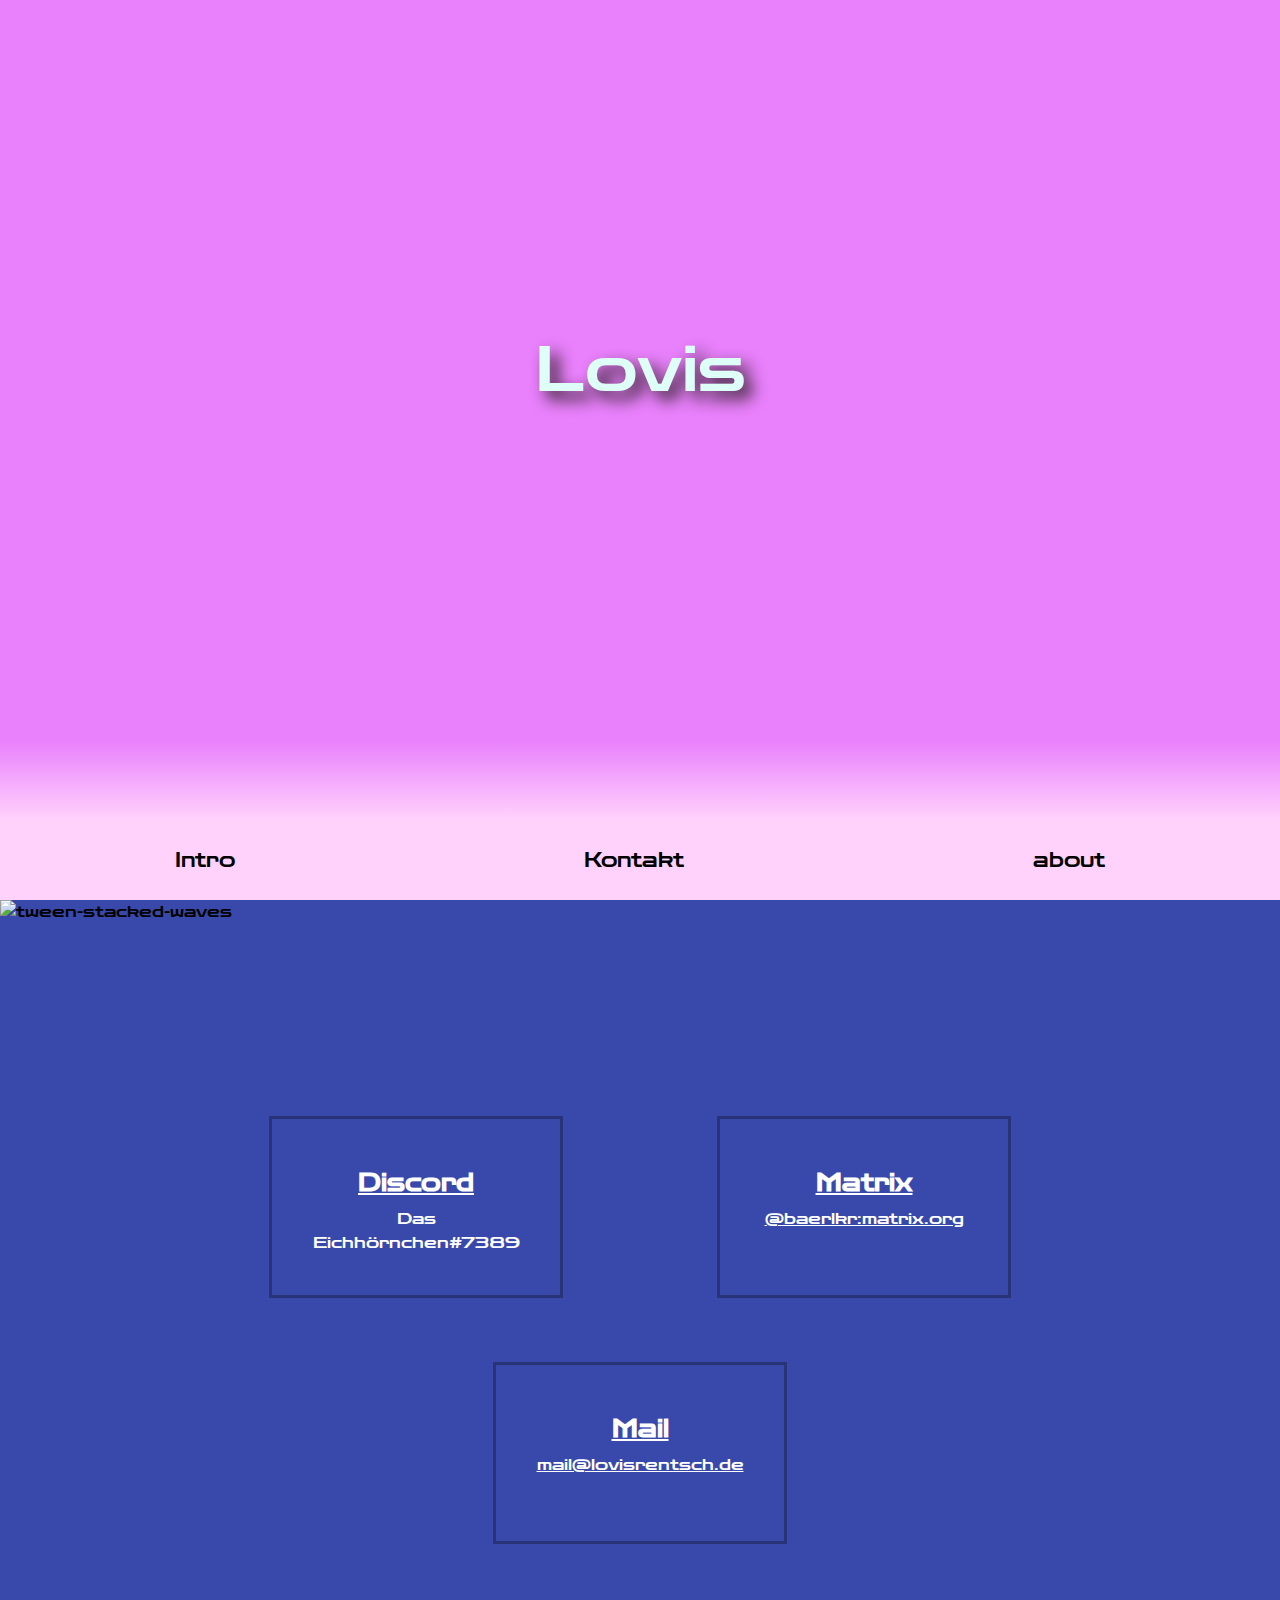
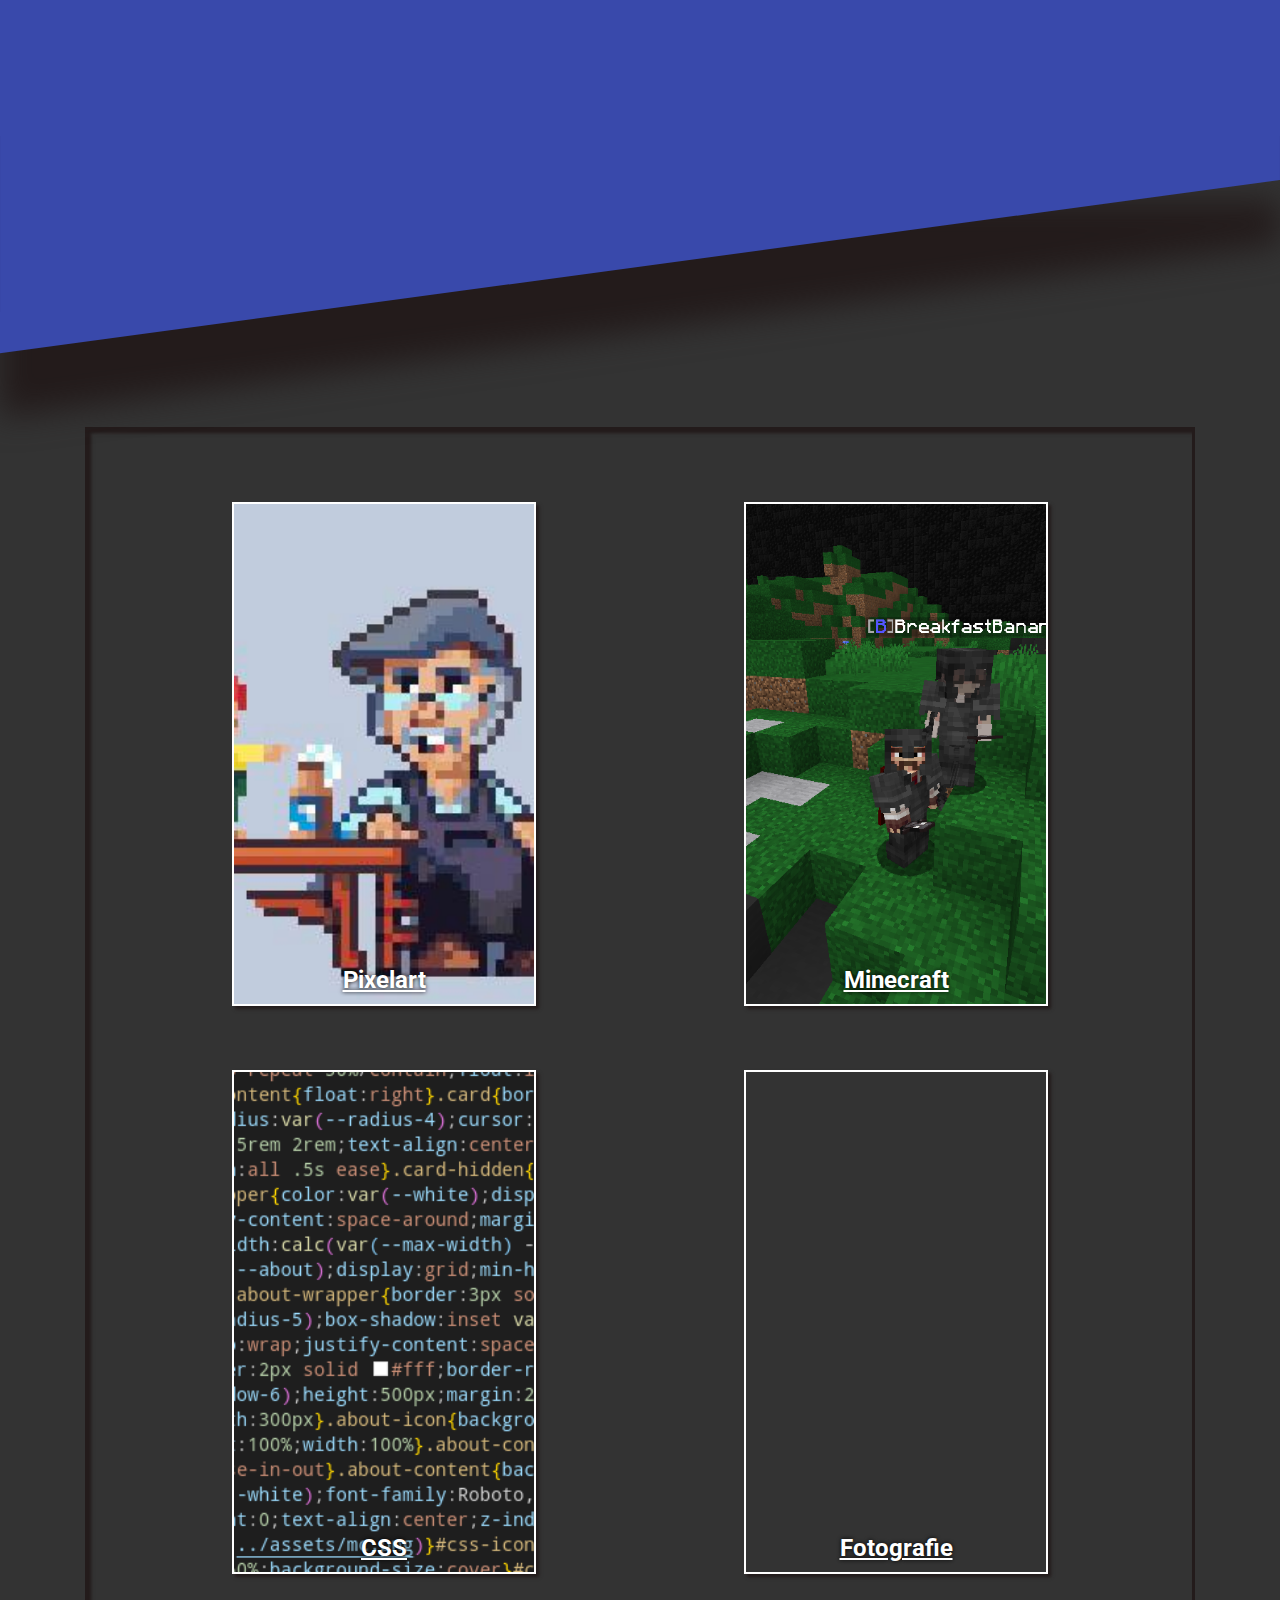
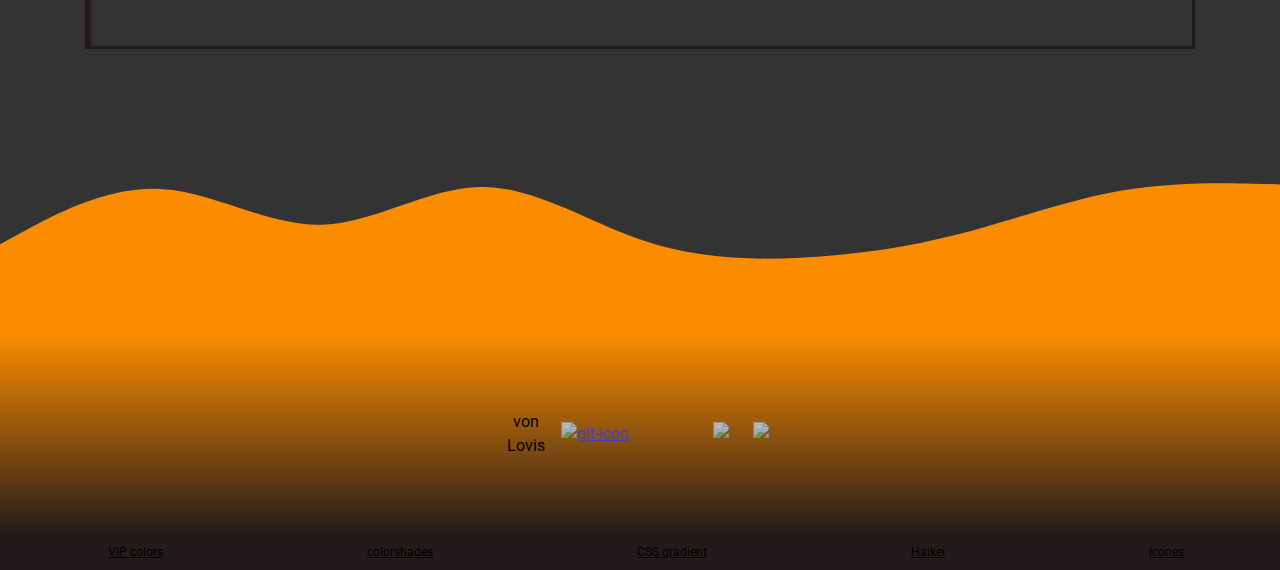
==== commit 38fca38e: "Add files via upload" ====
--- a/index.html
+++ b/index.html
@@ -1 +1,205 @@
-<!DOCTYPE html><html lang="en"><head><meta charset="UTF-8"><meta http-equiv="X-UA-Compatible" content="IE=edge"><meta name="viewport" content="width=device-width, initial-scale=1.0"><title>Frühling 2022 Galerie</title><style>@import url('https://fonts.googleapis.com/css2?family=Akaya+Telivigala&display=swap');@import "https://unpkg.com/open-props";:root{--base:hsl(210,29%,29%);--base-d:hsl(210,29%,20%);--base-l:hsl(210,29%,40%);--base-dd:hsl(210,29%,15%)}p{font-family:'Akaya Telivigala',cursive;font-size:1.5rem}::-webkit-scrollbar{width:0}html{scroll-behavior:smooth;overflow-x:hidden;font-family:'Zen Dots',cursive;line-height:2em}*{margin:0;padding:0}.s1{background-color:var(--base-dd)}.s2{background-color:var(--base-d);display:flex;place-content:center}.s3{background-color:var(--base)}.s4{background-color:var(--base-l)}section{min-height:80vh;display:grid;place-items:center;padding:5rem}img{border-radius:var(--radius-3);margin:1rem}footer,header{background-color:var(--base);padding:1em;color:var(--gray-2)}header{text-align:center;font-size:2rem;text-decoration:underline;display:flex;flex-direction:column;align-items:center}footer{text-align:center}.tween{height:10vh;display:none}#löwe{width:95%;max-height:calc(80vh - 25px)}#bach,#blüten,#boden{max-height:75vh;max-width:calc(100vw - 150px)}#sw,#baum{max-height:70vh;max-width:calc(100vw / 3);margin:0 2.5rem}#feuer,#unscharf{max-height:70vh;max-width:calc(100vw / 3);margin:0 2.5rem;aspect-ratio:1}.download,.home{background-image:url("https://api.iconify.design/ic:baseline-file-download.svg");height:2rem;aspect-ratio:1;background-size:cover;filter:opacity(.75);transition:all .75s var(--ease-4);cursor:pointer}.download:hover,.home:hover{transform:scale(1.2);filter:opacity(1)}.home{background-image:url("https://api.iconify.design/ic:baseline-home.svg")}.tools{width:60%;display:flex;justify-content:space-between;border-bottom:var(--gray-4) solid 2px;padding:0 2rem;padding-bottom:1rem;margin-bottom:1rem}#credit{color:var(--base-dd)} </style><link rel="shortcut icon" href="../assets/favicon.ico" type="image/x-icon"></head><body><header><div class="tools"><a href="../index.html"><div class="home"></div></a><a href="assets/download.zip" download><div class="download"></div></a></div><p>Frühling 2022 </p></header><section class="s1"><a target="_blank" rel="noopener noreferrer" href="assets/löwenzahn.png"><img loading="lazy"src="assets/löwenzahn.png" id="löwe" alt=""></a></section><section class="s3"><a target="_blank" rel="noopener noreferrer"href="assets/blüten.png"><img loading="lazy"src="assets/blüten.png" id="blüten" alt=""></a></section><section class="s2"><a target="_blank" rel="noopener noreferrer"href="assets/baum.png"><img loading="lazy"src="assets/baum.png" id="baum" alt=""></a><a target="_blank" rel="noopener noreferrer"href="assets/swfahrrad.png"><img loading="lazy"src="assets/swfahrrad.png" id="sw" alt=""></a></section><section class="s4"><a target="_blank" rel="noopener noreferrer"href="assets/bach.png"><img loading="lazy"src="assets/bach.png" id="bach" alt=""></a></section><section class="s2"><a target="_blank" rel="noopener noreferrer"href="assets/feuer.png"><img loading="lazy"src="assets/feuer.png" id="feuer" alt=""></a><a target="_blank" rel="noopener noreferrer"href="assets/unscharf.png"><img loading="lazy"src="assets/unscharf.png" id="unscharf" alt=""></a></section><section class="s1"><a target="_blank" rel="noopener noreferrer"href="assets/boden.png"><img loading="lazy"src="assets/boden.png" id="boden" alt=""></a></section><footer><p>you don't need to go very far... </p><p id="credit">von Loivs </p></footer></body></html>+<!DOCTYPE html>
+<html lang="en">
+<head>
+    <meta charset="UTF-8">
+    <meta http-equiv="X-UA-Compatible" content="IE=edge">
+    <meta name="viewport" content="width=device-width, initial-scale=1.0">
+    <link rel="stylesheet" href="css/style.css">
+    <title>Lovis Rentsch</title>
+    <link rel="shortcut icon" href="/assets/favicon.ico" type="image/x-icon">
+    <!-- script -->
+    <script src="js/copy.js" defer></script>
+    <script src="js/toast.js" defer></script>
+
+</head>
+<body>
+    <div class="zuklein">
+        <p>
+            Dein Bildschirm ist zu klein!
+        </p>
+    </div>
+    <div class="zukleinvertikal">
+        <p>
+            Dein Bildschirm ist zu klein!
+        </p>
+    </div>
+    <div class="alles">
+    <div class="toast-wrapper">
+        <div class="toast about-toast" id="pixel-toast">
+            <div class="exit" onclick="toastexit_pixel()"></div>
+            <a href="assets/pumuckl.jpg"target="_blank" rel="noopener noreferrer">
+                <div class="img" id="pixel-toast-img" ></div>
+            </a>
+            Veröffentlicht von:
+            <a href="https://www.reddit.com/r/placeDE/comments/tvegho/pumuckl_meister_eder/?utm_source=share&utm_medium=web2x&context=3">u/sleepdeeptreep</a>
+        </div>
+        <div class="toast about-toast" id="mc-toast">
+            <div class="exit" onclick="toastexit_mc()"></div>
+            <a href="https://pvplegacy.net/" class="tooltip" ><div class="tooltiptext">wurde auf pvplegacy aufgenommen</div>play.pvplegacy.net</a>
+            <a href="assets/mc.png"target="_blank" rel="noopener noreferrer">
+                <div class="img" id="mc-toast-img" ></div>
+            </a>
+        </div>
+        <div class="toast about-toast" id="css-toast">
+            <div class="exit" onclick="toastexit_css()"></div>
+            das CSS dieser Seite
+            <a href="assets/css.png"target="_blank" rel="noopener noreferrer">
+                <div class="img" id="css-toast-img" ></div>
+            </a>
+        </div>
+        <div class="toast about-toast" id="foto-toast">
+            <div class="exit" onclick="toastexit_foto()"></div>
+            Foto mit Lupe
+            <a href="assets/lupe.png"target="_blank" rel="noopener noreferrer">
+                <div class="img" id="foto-toast-img" ></div>
+            </a>
+        </div>
+        <div class="toast" id="toast-copy">
+            In die Zwischenablage kopiert!
+        </div>
+    </div>
+    <section id="intro">
+        <div class="lovis">Lovis</div>
+    </section>
+    <div class="tween-intro-nav">
+    </div>
+        <nav>
+            <a href="#intro" id="nav-intro">Intro</a>
+            <a href="#contact" id="nav-contact" >Kontakt</a>
+            <a href="#about" id="nav-about" >about</a>
+        </nav>
+        
+        <div class="tween-nav-contact">
+            <img src="assets/nav-contact.svg" alt="tween-stacked-waves">
+        </div>
+    <section id="contact">
+        <div class="card-wrapper">
+        <div class="card" onclick="copydc()" id="contact-dc">
+            <h2>Discord</h2>
+            <p id="contact-dc-copy">Das Eichhörnchen#7389</p>
+            <div class="card-hidden">click to copy</div>
+        </div>
+        <div class="card" onclick="copymatrix()" id="contact-matrix">
+            <h2>Matrix</h2>
+            <a href="https://matrix.to/#/@baerlkr:matrix.org">@baerlkr:matrix.org</a>
+            <div class="card-hidden">click to copy</div>
+        </div>
+        <div class="card" onclick="copymail()" id="contact-mail">
+            <h2>Mail</h2>
+            <a href="mailto:mail@lovisrentsch.de">mail@lovisrentsch.de</a>
+            <div class="card-hidden">click to copy</div>
+        </div>
+        </div>
+    </section>
+    <div class="tween-contact-about">
+        <img src="assets/contact-about.svg" alt="contact-about-wave">
+    </div>
+    <section id="about">
+        <div class="about-wrapper">
+            <div class="about-item pixel">
+                <div class="about-icon" id="pixel-icon"></div>
+                <div class="about-content pixel-content">
+                    <h2>Pixelart</h2>
+                    <p>Ich finde den Pixelart Style sehr ansprechend. Auch animiertes Pixelart finde ich faszinierend.</p>
+                    <div class="about-btn tooltip pixel-btn" onclick="toast_pixel()"><div class="tooltiptext">Bild-Großansicht</div> Bild</div>
+                </div>
+            </div>
+            <div class="about-item mc">
+                <div class="about-icon" id="mc-icon"></div>
+                <div class="about-content mc-content">
+                    <h2>Minecraft</h2>
+                    <p>
+                        Minecraft ist mein Lieblingsspiel auf dem PC.
+                    </p>
+                    <a href="https://de.namemc.com/profile/BaerLKR.1"target="_blank" rel="noopener noreferrer" class="tooltip"><div class="tooltiptext">NameMC</div>IGN: BaerLKR</a>
+                    <div class="mc-btn tooltip about-btn" onclick="toast_mc()"><div class="tooltiptext">Bild-Großansicht</div> Bild</div>
+                </div>
+            </div>
+            <div class="about-item css">
+                <div class="about-icon" id="css-icon"></div>
+                <div class="about-content css-content">
+                    <h2>CSS</h2>
+                    <p>
+                        Ich entwerfe gerne Seiten mit HTML, CSS und JS.
+                    </p>
+                    <a href="css/style.css"target="_blank" rel="noopener noreferrer">style.css</a>
+                    <div class="about-btn tooltip css-btn" onclick="toast_css()"> <div class="tooltiptext">Bild-Großansicht</div> Bild</div>
+                </div>
+            </div>
+            <div class="about-item foto">
+                <div class="about-icon" id="foto-icon"></div>
+                <div class="about-content foto-content">
+                    <h2>Fotografie</h2>
+                    <p>
+                        Ich mache Fotos.
+                    </p>
+                    <a href="fruehling22/index.html"target="_blank" rel="noopener noreferrer" class="tooltip" ><div class="tooltiptext">Frühling 2022</div>mehr Bilder</a>
+                    <div class="about-btn tooltip foto-btn" onclick="toast_foto()"> <div class="tooltiptext">Bild-Großansicht</div> Bild</div>
+                </div>
+            </div>
+        </div>
+    </section>
+    <div class="tween-footer">
+        <img src="assets/footer.svg" alt="footer-wave">
+    </div>
+    <section id="footer">
+        <div class="footer-wrapper">
+        <div class="footer-item" id="footer-links">
+            <div class="credit">
+            <p>von</p>
+            <p>Lovis</p>
+        </div>
+        <div class="github tooltip">
+            <div class="tooltiptext">Quellcode</div>
+            <a href="https://github.com/LoviRent/LoviRent.github.io"target="_blank" rel="noopener noreferrer">
+                <img src="https://api.iconify.design/uil:github.svg" alt="git-icon" class="footer-icon" >
+            </a>
+        </div>
+        </div>
+        <div class="linie">
+        </div>
+        <div class="software footer-item">            
+            <div class="openprops tooltip footer-icon-wrapper">
+                <div class="tooltiptext">
+                    PostCSS
+                </div>
+                <a href="https://postcss.org/"target="_blank" rel="noopener noreferrer">
+                <img src="https://camo.githubusercontent.com/a2ebaaedf9af41416a2717b3a28f405b39535397f4463c5c5119146c84c240f9/68747470733a2f2f706f73746373732e6f72672f6c6f676f2e737667" class="footer-icon">
+            </a>
+            </div>
+            <div class="postcss tooltip footer-icon-wrapper">
+                <div class="tooltiptext">
+                    openprops
+                </div>
+                <a href="https://open-props.style/"target="_blank" rel="noopener noreferrer">
+                <img src="https://user-images.githubusercontent.com/1134620/141246730-7df4cf2a-6249-42ca-a01b-494c3ccddabe.png" class="footer-icon">
+            </a>
+            </div>
+        </div>
+        </div>
+    </section>
+    <div class="other-tools">
+        <div class="tooltip" id="used-1">
+            <a href="https://vipinmishra.dev/VIPColors/"target="_blank" rel="noopener noreferrer">VIP colors</a>
+            <div class="tooltiptext">eine Farbpalette</div>
+        </div>
+        <div class="tooltip" id="used-2">
+            <a target="_blank" rel="noopener noreferrer" href="https://vipinmishra.dev/color-shades-generator/">colorshades</a>
+            <div class="tooltiptext">hell/dunkel Farbtöne</div>
+        </div>
+        <div class="tooltip" id="used-3">
+            <a href="https://cssgradient.io/"target="_blank" rel="noopener noreferrer">CSS gradient</a>
+            <div class="tooltiptext">CSS Farbverläufe</div>
+        </div>
+        <div class="tooltip" id="used-4">
+            <a href="https://haikei.app/"target="_blank" rel="noopener noreferrer">Haikei</a>
+            <div class="tooltiptext">ein SVG/PNG Wellen-Generator</div>
+        </div>
+        <div class="tooltip" id="used-5">
+            <a href="https://icones.js.org/"target="_blank" rel="noopener noreferrer">icones</a>
+            <div class="tooltiptext">Icons ohne Download</div>
+        </div>
+    </div>
+</div>
+</body>
+</html>--- a/css/style.css
+++ b/css/style.css
@@ -0,0 +1 @@
+@import url("https://unpkg.com/open-props");@import url("https://cdnjs.cloudflare.com/ajax/libs/animate.css/4.1.1/animate.min.css");@import url("https://fonts.googleapis.com/css2?family=Zen+Dots&display=swap");@import url("https://fonts.googleapis.com/css2?family=Roboto:wght@300;500&display=swap");*{margin:0;padding:0}.float-left{float:left}.float-right{float:right}.text-al-left{text-align:left}.text-al-right{text-align:right}.text-al-center{text-align:center}.child-center{display:grid;place-items:center}html{font-family:Zen Dots,cursive;line-height:1.5em;overflow-x:hidden;scroll-behavior:smooth}::-webkit-scrollbar{width:.75rem}::-webkit-scrollbar-track{background-color:var(--gray-4)}::-webkit-scrollbar-thumb{background-color:var(--gray-6);border:2px solid var(--gray-4);border-radius:var(--radius-4)}h2{line-height:2em;text-decoration:underline}@keyframes onload{0%{background-color:#40e0d0;opacity:0}to{opacity:1}}body{animation:onload 3s}@keyframes pulse-s{0%{transform:none}50%{transform:scale(1.3)}to{transform:none}}:root{--cyan:#ddfff7;--pink:#ffd2fc;--violet:#e980fc;--violet2:#b96ac9;--black:#231b1b;--blue:#3949ab;--green:#7cb342;--green-l1:#94c561;--green-l2:#add285;--green-d1:#638f35;--orange:#fb8c00;--white:#fff;--base:#333;--blue-d1:#283378;--about:var(--base);--shadow-5:.125em .125em .25em var(--black);--shadow-6:.2rem .2rem .2rem var(--black);--intro-gradient:var(--gradient-21);--max-width:100vw;--nav-height:5rem;--tween-shadow:0 4rem 1rem var(--black);--exit:url(https://api.iconify.design/maki:cross-11.svg)}#intro{background-color:var(--violet);background-size:cover;display:grid;height:calc(100vh - 10rem);place-items:center;width:var(--max-width)}.lovis{color:var(--cyan);font-family:Zen Dots,cursive;font-size:4rem;position:relative;text-shadow:var(--shadow-5)}.lovis:before{background-color:var(--cyan);border-radius:.125em;box-shadow:var(--shadow-5);content:"";height:.125em;position:absolute;transform:translateY(1em);transition:all .5s ease-in-out;width:0}nav{align-items:center;background-color:var(--pink);display:flex;height:var(--nav-height);justify-content:space-around;position:sticky;top:0;width:var(--max-width);z-index:2}nav a{border:2px solid var(--cyan-9);color:var(--cyan-9);font-size:1.25rem;margin:1em 0;padding:.25em 1.5em;position:relative;text-decoration:none;transition:all .25s ease}nav a:before{bottom:0;content:"";left:0;outline:var(--cyan-9) 2px solid;position:absolute;right:0;top:0;transition:all .5s ease}#contact{background-color:var(--blue);display:flex;flex-wrap:wrap;justify-content:center;min-height:30vh;width:var(--max-width)}#contact a{color:var(--white)}.contact-icon{background:url(https://api.iconify.design/ic:baseline-alternate-email.svg?color=currentColor) no-repeat 50%/contain;float:left;height:4rem;width:4rem}.contact-content{float:right}.card{border:3px solid var(--blue-d1);border-radius:var(--radius-4);cursor:pointer;height:6rem;margin:2rem;padding:2.5rem 2rem;text-align:center;width:14rem}.card,.card-hidden{transition:all .5s ease}.card-hidden{color:var(--gray-4);font-size:0}.card-wrapper{color:var(--white);display:flex;flex-wrap:wrap;justify-content:space-around;margin:calc(var(--nav-height)*2) 0;width:calc(var(--max-width) - 30%)}#about{background-color:var(--about);display:grid;min-height:60vh;place-content:center}.about-wrapper{border:3px solid var(--black);border-radius:var(--radius-5);box-shadow:inset var(--shadow-6);display:flex;flex-wrap:wrap;justify-content:space-around;max-width:80vw;padding:2.5rem}.about-item{border:2px solid #fff;border-radius:var(--radius-5);box-shadow:var(--shadow-6);height:500px;margin:2rem;overflow:hidden;position:relative;width:300px}.about-icon{background:var(--gradient-23);height:100%;width:100%}.about-content,.about-icon{transition:all 1s ease-in-out}.about-content{background-color:transparent;bottom:3em;color:var(--white);font-family:Roboto,sans-serif;left:0;margin:0 auto;max-width:80%;position:relative;right:0;text-align:center;text-shadow:#000 0 0 4px}.about-content a{color:var(--gray-4)}#mc-icon{background-image:url(../assets/mc.png);background-position:50%;background-size:cover}#css-icon{background-image:url(../assets/css.png)}#css-icon,#foto-icon{background-position:50%;background-size:cover;height:100%;width:100%}#foto-icon{background-image:url(../assets/lupe.png)}#foto-icon,#pixel-icon{background-repeat:no-repeat}#pixel-icon{background-image:url(../assets/pumuckl.jpg);background-position:50%;background-size:cover;height:100%;width:100%}#footer{background:linear-gradient(var(--orange),var(--black));display:flex;height:200px;justify-content:left}.footer-item{display:grid;margin:2rem;place-content:center}.footer-icon{filter:contrast(50%);height:50px;margin:10px;transition:all 1s ease}.footer-wrapper{align-items:center;color:var(--gray-5);display:flex;font-family:Roboto,sans-serif;justify-content:center;width:100%}.credit{height:fit-content;min-width:50px;text-align:center}.linie{border:2px solid var(--gray-5);border-radius:3px;height:60%;width:0}.other-tools{background-color:var(--black);border:none;bottom:0;color:var(--gray-5);display:flex;font-size:.75rem;justify-content:space-around;padding:.5em;position:relative;width:100%}.other-tools a{color:var(--gray-6);font-family:Roboto,sans-serif}#footer-links{align-items:center;display:grid;grid-auto-flow:column}.about-btn{color:var(--gray-4);cursor:pointer;display:block;text-decoration:underline}.about-toast .img{aspect-ratio:1/1;background-position:50%;display:block;height:75vh}.about-item a{display:block}.lovis:hover:before{width:100%}.lovis:hover{cursor:url(https://api.iconify.design/twemoji:cookie.svg?color=currentColor),auto}nav a:hover{box-shadow:inset var(--shadow-5);text-shadow:var(--shadow-5)}::-webkit-scrollbar-thumb:hover{background-color:var(--gray-7)}a:hover{text-decoration:underline;text-decoration-style:double}.card:hover .card-hidden{font-size:1rem}.card:hover{box-shadow:inset var(--shadow-6);text-shadow:var(--shadow-6)}.about-item:hover .about-content{transform:translateY(-110%)}.about-item:hover .about-icon{filter:brightness(50%)}.footer-icon:hover{filter:contrast(1);transform:scale(1.1)}.software{display:inline}.about-btn:hover{text-decoration-style:double}.exit:hover{animation:pulse-s 1s infinite var(--ease-5)}.tween-nav-contact{background-color:var(--blue)}.tween-nav-contact img{width:100%}.tween-intro-nav{background-image:linear-gradient(var(--violet),var(--pink));height:5rem}.tween-contact-about{background-color:var(--about)}.tween-contact-about img{filter:drop-shadow(var(--tween-shadow));margin:0;width:100%}.tween-footer img{width:100%}.tween-footer{background-color:var(--base);display:grid}.tooltip{display:inline-block;position:relative}.tooltip .tooltiptext{background-color:#555;border-radius:6px;bottom:150%;color:#fff;font-family:Roboto,sans-serif;left:50%;margin-left:-75px;opacity:0;padding:5px;position:absolute;text-align:center;transition:opacity .3s;visibility:hidden;width:140px;z-index:1}.tooltip .tooltiptext:after{border:5px solid transparent;border-top-color:#555;content:"";left:50%;margin-left:-5px;position:absolute;top:100%}.tooltip:hover .tooltiptext{opacity:1;visibility:visible}.toast{background-color:var(--green-l2);border:4px dotted var(--green-d1);bottom:0;display:none;font-family:Courier New,Courier,monospace;margin:1rem;opacity:0;outline:var(--green-l2) solid 4px;padding:1em;position:fixed;transition:all 1s ease-in-out}.toast-wrapper{background-color:hsl(0,0%,50%/1);position:relative;z-index:4}.block{display:block}.toast-anim{animation:fadeInUp 1s 0s forwards,fadeOutDown 1s 2s forwards}.toast-anim-ein{animation:fadeInUp 1s 0s forwards}.toast-anim-aus{animation:fadeOutDown 1s forwards}.about-toast{font-family:Roboto,sans-serif;height:fit-content}.exit{aspect-ratio:1/1;background-image:var(--exit);cursor:pointer;height:1.75rem}#pixel-toast-img,.exit{background-size:cover;margin:.5rem}#pixel-toast-img{background-image:url(../assets/pumuckl.jpg)}#mc-toast-img{background-image:url(../assets/mc.png);background-size:cover}#css-toast-img{background-image:url(../assets/css.png);background-size:cover}#foto-toast-img{background-image:url(../assets/lupe.png);background-size:cover}@media (max-width:750px){.about-wrapper{border:none;box-shadow:none}.about-item{max-height:60vh;transform:scale(1.1)}#nav-contact{background:url(https://api.iconify.design/ic:round-contact-page.svg?color=currentColor) no-repeat 50%/contain}#nav-intro{background:url(https://api.iconify.design/ic:baseline-arrow-upward.svg?color=currentColor) no-repeat 50%/contain}#nav-about{background:url(https://api.iconify.design/ic:round-info.svg?color=currentColor) no-repeat 50%/contain}.card{box-shadow:inset var(--shadow-6);text-shadow:var(--shadow-6)}.card-hidden{font-size:1rem}.other-tools{display:none}nav a{box-shadow:inset var(--shadow-5);font-size:0;height:50px;text-shadow:var(--shadow-5);width:50px}.tooltiptext{display:none}.about-toast .img{aspect-ratio:1/1;width:75vw}}@media (max-width:320px){.zuklein{display:fixed;width:100%}.alles{display:none}body{animation:none;background-color:red;display:grid;height:100vh;padding:1em;place-content:center}}@media (min-width:320px){.zuklein{display:none}}@media (min-height:350px){.zukleinvertikal{display:none}}@media (max-height:350px){.zukleinvertikal{display:fixed;width:100%}.alles,.zuklein{display:none}body{animation:none;background-color:red;display:grid;height:100vh;padding:1em;place-content:center}}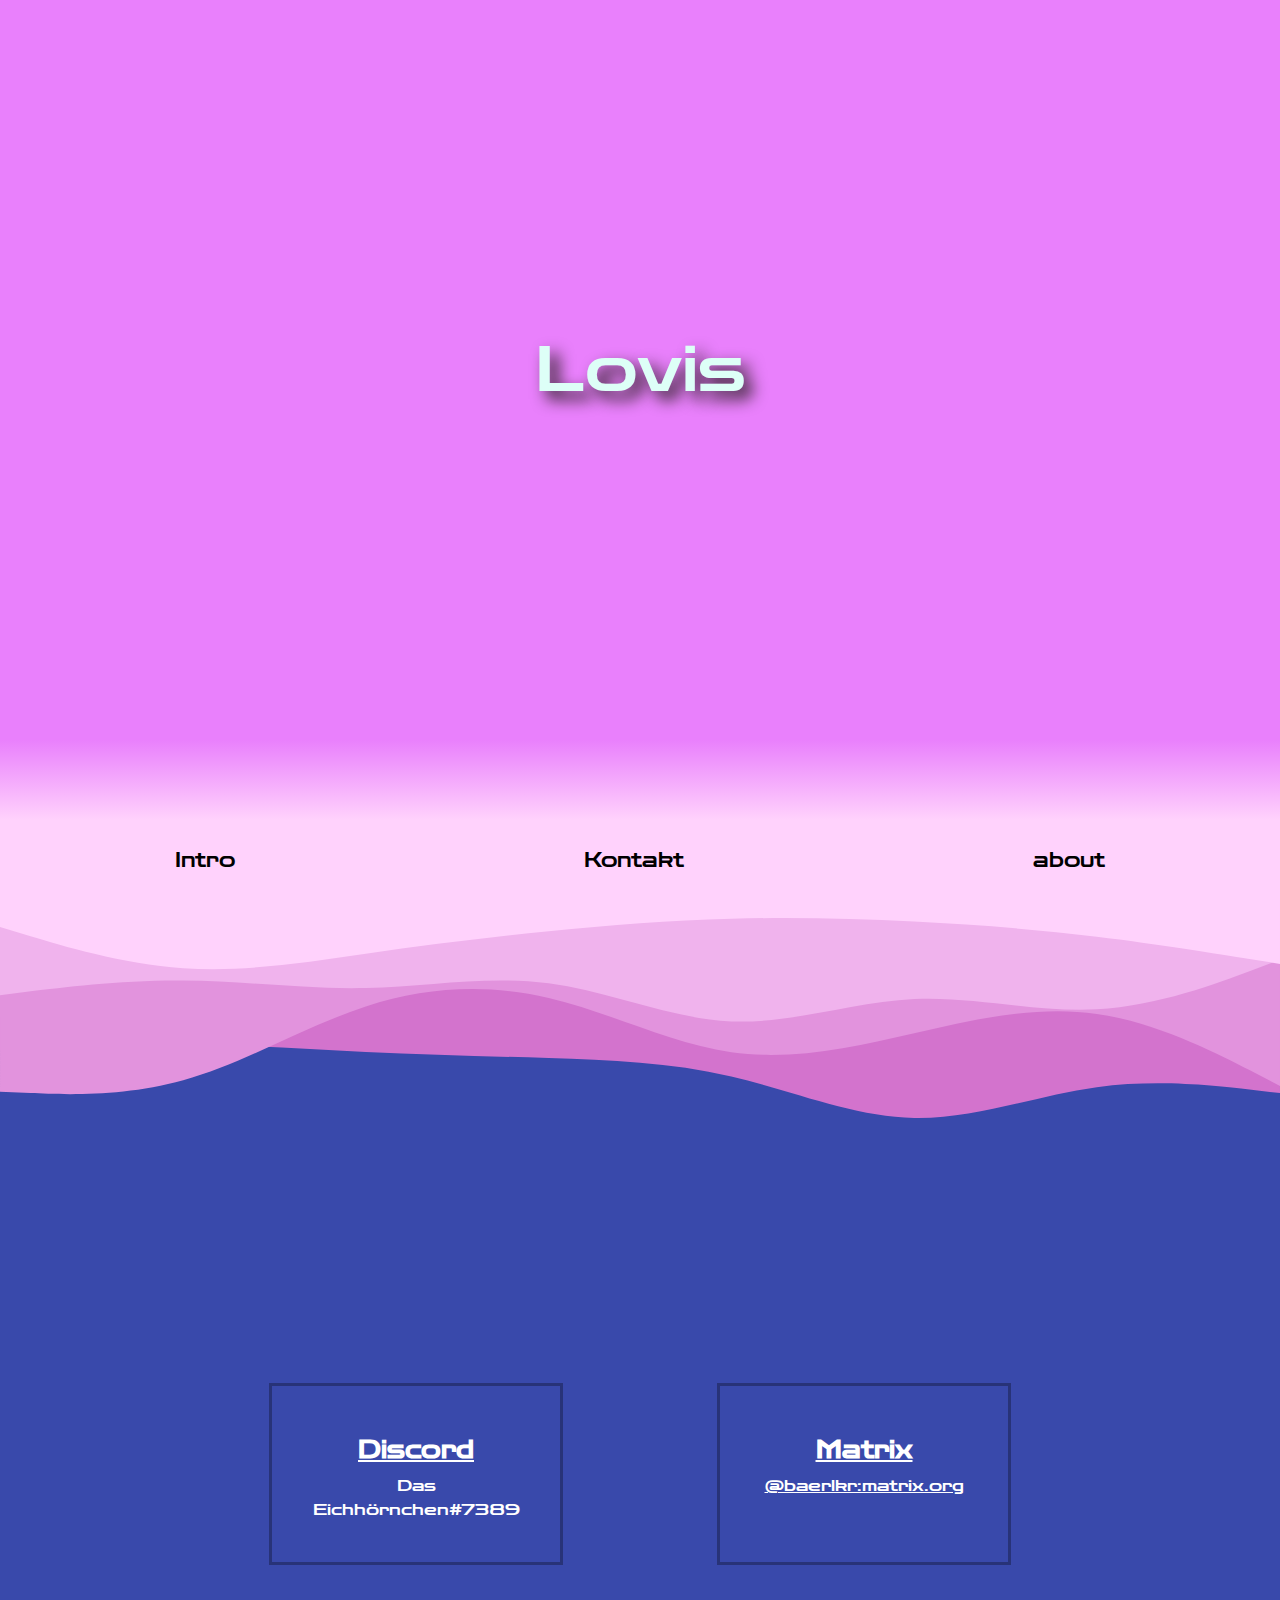
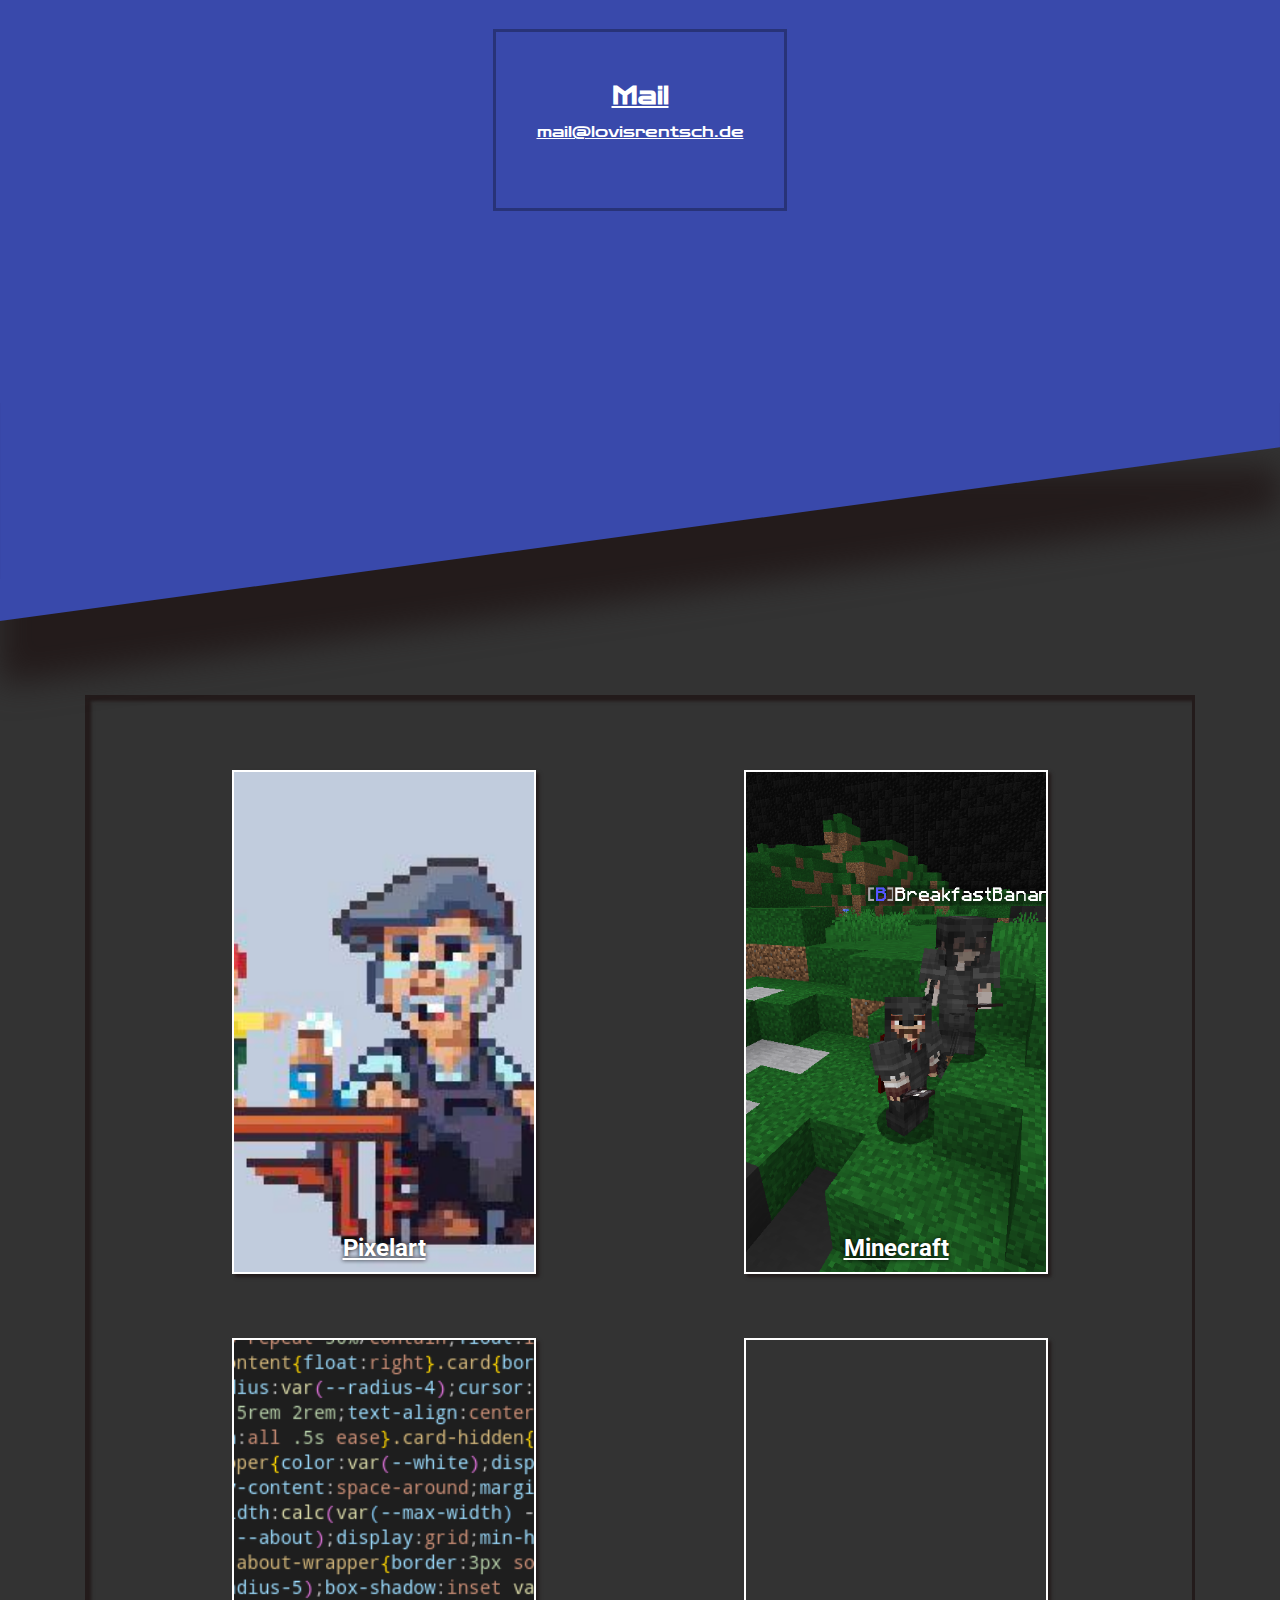
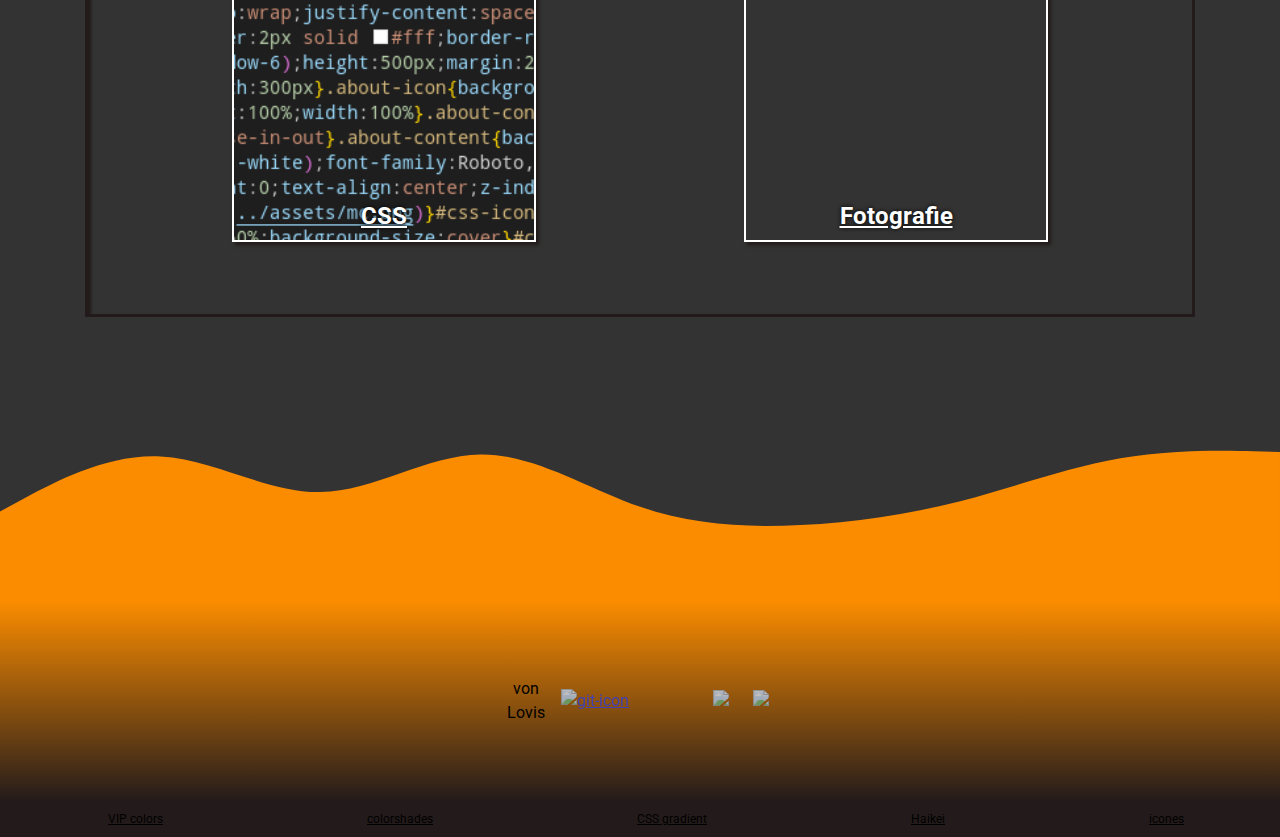
==== commit a123ba89: "Add files via upload" ====
--- a/index.html
+++ b/index.html
@@ -50,7 +50,7 @@
         <div class="toast about-toast" id="foto-toast">
             <div class="exit" onclick="toastexit_foto()"></div>
             Foto mit Lupe
-            <a href="assets/lupe.png"target="_blank" rel="noopener noreferrer">
+            <a href="assets/lupe.jpg"target="_blank" rel="noopener noreferrer">
                 <div class="img" id="foto-toast-img" ></div>
             </a>
         </div>
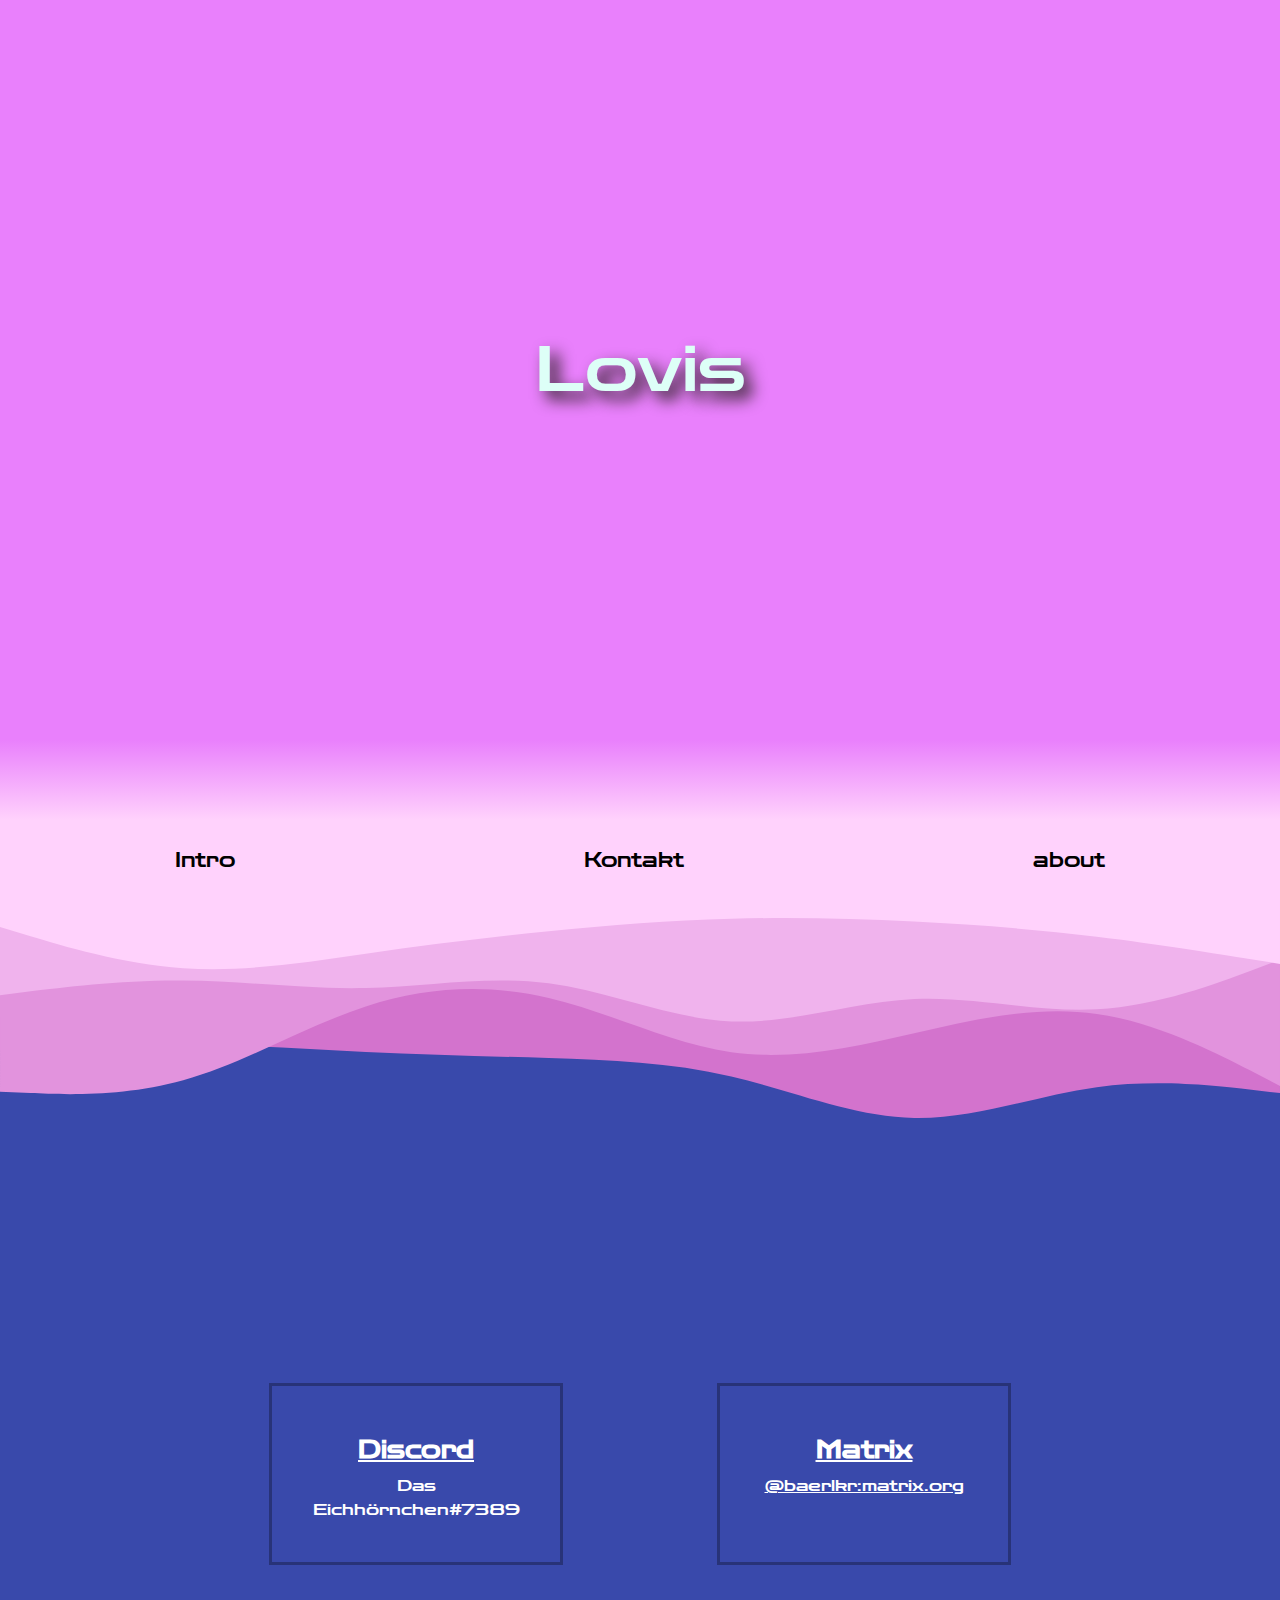
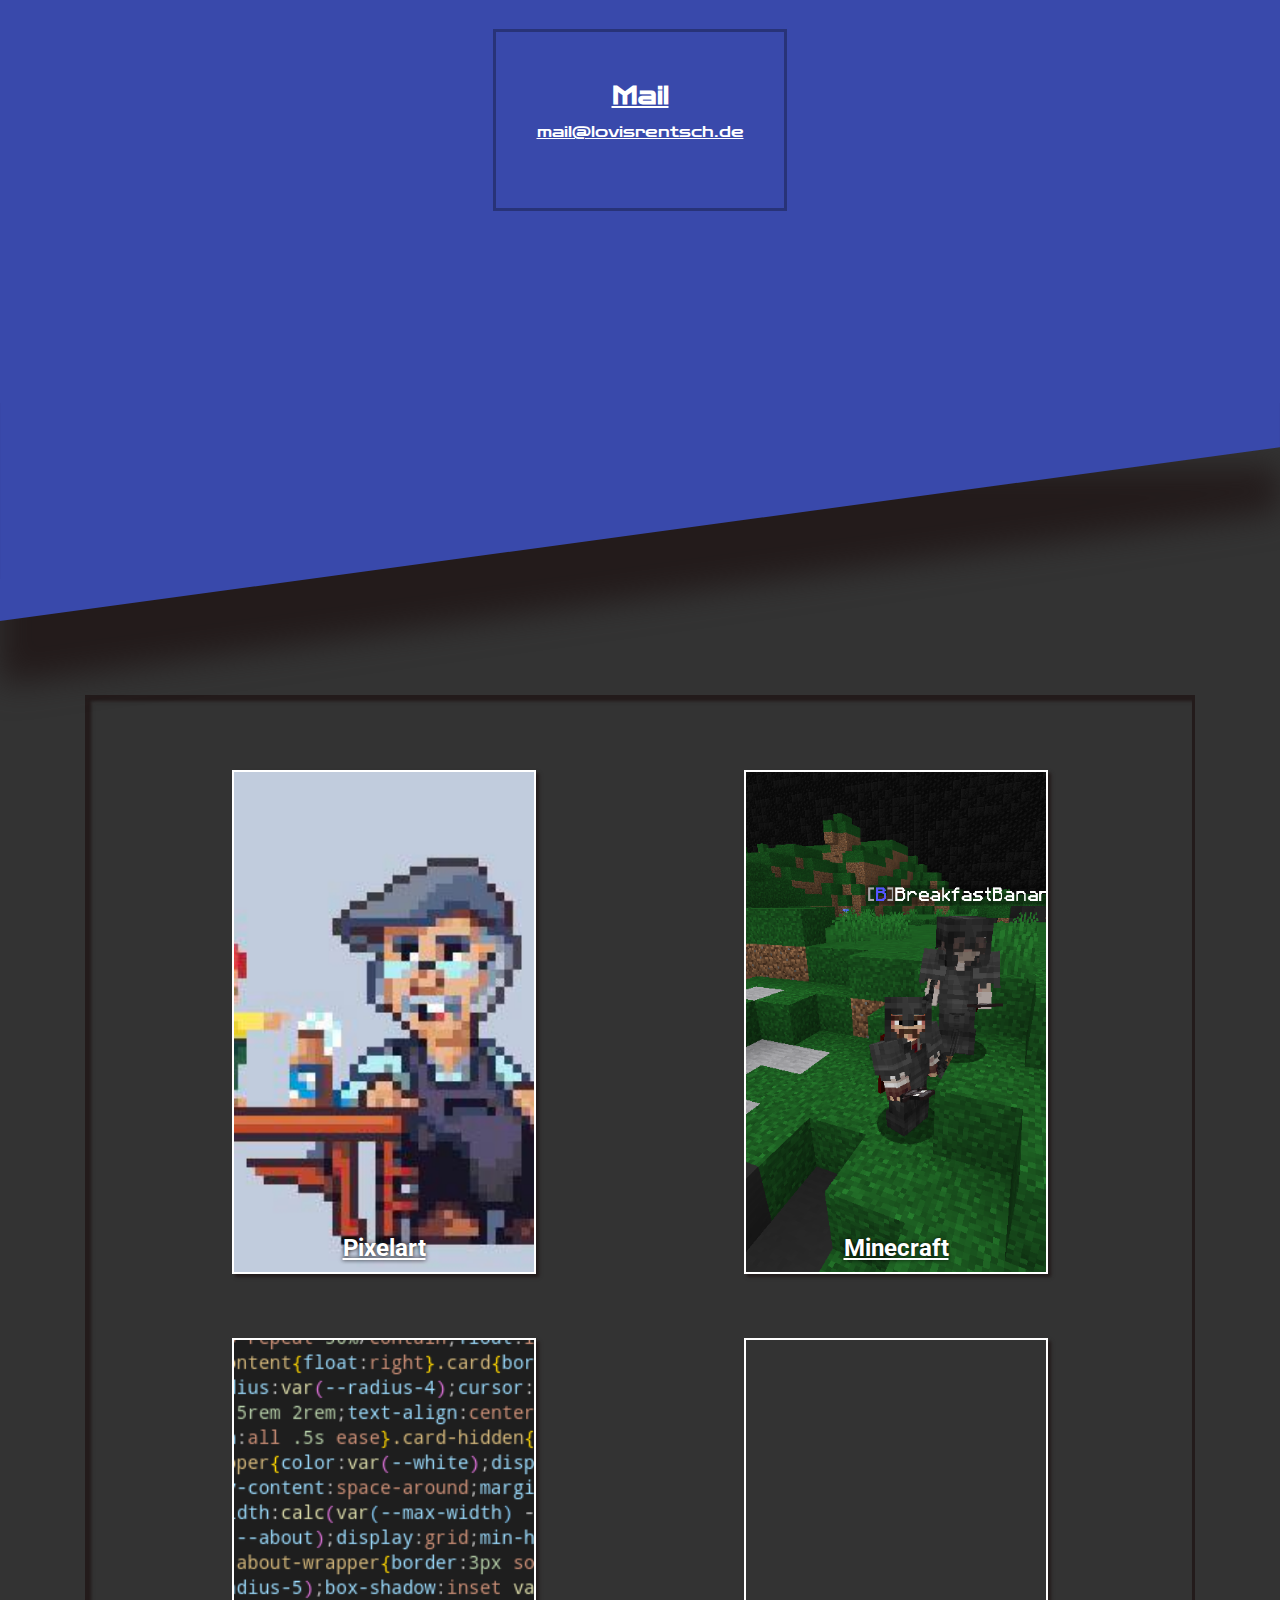
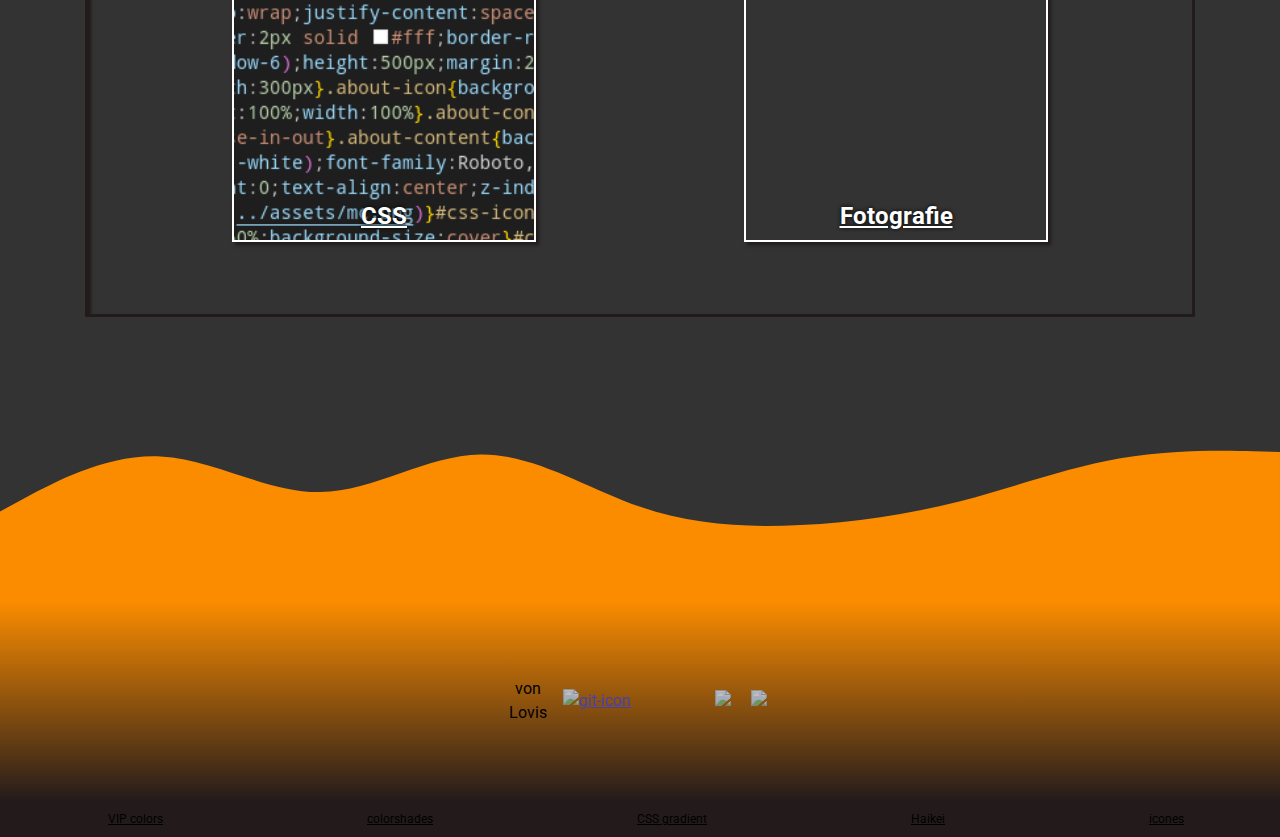
==== commit 491a18ef: "Add files via upload" ====
--- a/index.html
+++ b/index.html
@@ -1,205 +1 @@
-<!DOCTYPE html>
-<html lang="en">
-<head>
-    <meta charset="UTF-8">
-    <meta http-equiv="X-UA-Compatible" content="IE=edge">
-    <meta name="viewport" content="width=device-width, initial-scale=1.0">
-    <link rel="stylesheet" href="css/style.css">
-    <title>Lovis Rentsch</title>
-    <link rel="shortcut icon" href="/assets/favicon.ico" type="image/x-icon">
-    <!-- script -->
-    <script src="js/copy.js" defer></script>
-    <script src="js/toast.js" defer></script>
-
-</head>
-<body>
-    <div class="zuklein">
-        <p>
-            Dein Bildschirm ist zu klein!
-        </p>
-    </div>
-    <div class="zukleinvertikal">
-        <p>
-            Dein Bildschirm ist zu klein!
-        </p>
-    </div>
-    <div class="alles">
-    <div class="toast-wrapper">
-        <div class="toast about-toast" id="pixel-toast">
-            <div class="exit" onclick="toastexit_pixel()"></div>
-            <a href="assets/pumuckl.jpg"target="_blank" rel="noopener noreferrer">
-                <div class="img" id="pixel-toast-img" ></div>
-            </a>
-            Veröffentlicht von:
-            <a href="https://www.reddit.com/r/placeDE/comments/tvegho/pumuckl_meister_eder/?utm_source=share&utm_medium=web2x&context=3">u/sleepdeeptreep</a>
-        </div>
-        <div class="toast about-toast" id="mc-toast">
-            <div class="exit" onclick="toastexit_mc()"></div>
-            <a href="https://pvplegacy.net/" class="tooltip" ><div class="tooltiptext">wurde auf pvplegacy aufgenommen</div>play.pvplegacy.net</a>
-            <a href="assets/mc.png"target="_blank" rel="noopener noreferrer">
-                <div class="img" id="mc-toast-img" ></div>
-            </a>
-        </div>
-        <div class="toast about-toast" id="css-toast">
-            <div class="exit" onclick="toastexit_css()"></div>
-            das CSS dieser Seite
-            <a href="assets/css.png"target="_blank" rel="noopener noreferrer">
-                <div class="img" id="css-toast-img" ></div>
-            </a>
-        </div>
-        <div class="toast about-toast" id="foto-toast">
-            <div class="exit" onclick="toastexit_foto()"></div>
-            Foto mit Lupe
-            <a href="assets/lupe.jpg"target="_blank" rel="noopener noreferrer">
-                <div class="img" id="foto-toast-img" ></div>
-            </a>
-        </div>
-        <div class="toast" id="toast-copy">
-            In die Zwischenablage kopiert!
-        </div>
-    </div>
-    <section id="intro">
-        <div class="lovis">Lovis</div>
-    </section>
-    <div class="tween-intro-nav">
-    </div>
-        <nav>
-            <a href="#intro" id="nav-intro">Intro</a>
-            <a href="#contact" id="nav-contact" >Kontakt</a>
-            <a href="#about" id="nav-about" >about</a>
-        </nav>
-        
-        <div class="tween-nav-contact">
-            <img src="assets/nav-contact.svg" alt="tween-stacked-waves">
-        </div>
-    <section id="contact">
-        <div class="card-wrapper">
-        <div class="card" onclick="copydc()" id="contact-dc">
-            <h2>Discord</h2>
-            <p id="contact-dc-copy">Das Eichhörnchen#7389</p>
-            <div class="card-hidden">click to copy</div>
-        </div>
-        <div class="card" onclick="copymatrix()" id="contact-matrix">
-            <h2>Matrix</h2>
-            <a href="https://matrix.to/#/@baerlkr:matrix.org">@baerlkr:matrix.org</a>
-            <div class="card-hidden">click to copy</div>
-        </div>
-        <div class="card" onclick="copymail()" id="contact-mail">
-            <h2>Mail</h2>
-            <a href="mailto:mail@lovisrentsch.de">mail@lovisrentsch.de</a>
-            <div class="card-hidden">click to copy</div>
-        </div>
-        </div>
-    </section>
-    <div class="tween-contact-about">
-        <img src="assets/contact-about.svg" alt="contact-about-wave">
-    </div>
-    <section id="about">
-        <div class="about-wrapper">
-            <div class="about-item pixel">
-                <div class="about-icon" id="pixel-icon"></div>
-                <div class="about-content pixel-content">
-                    <h2>Pixelart</h2>
-                    <p>Ich finde den Pixelart Style sehr ansprechend. Auch animiertes Pixelart finde ich faszinierend.</p>
-                    <div class="about-btn tooltip pixel-btn" onclick="toast_pixel()"><div class="tooltiptext">Bild-Großansicht</div> Bild</div>
-                </div>
-            </div>
-            <div class="about-item mc">
-                <div class="about-icon" id="mc-icon"></div>
-                <div class="about-content mc-content">
-                    <h2>Minecraft</h2>
-                    <p>
-                        Minecraft ist mein Lieblingsspiel auf dem PC.
-                    </p>
-                    <a href="https://de.namemc.com/profile/BaerLKR.1"target="_blank" rel="noopener noreferrer" class="tooltip"><div class="tooltiptext">NameMC</div>IGN: BaerLKR</a>
-                    <div class="mc-btn tooltip about-btn" onclick="toast_mc()"><div class="tooltiptext">Bild-Großansicht</div> Bild</div>
-                </div>
-            </div>
-            <div class="about-item css">
-                <div class="about-icon" id="css-icon"></div>
-                <div class="about-content css-content">
-                    <h2>CSS</h2>
-                    <p>
-                        Ich entwerfe gerne Seiten mit HTML, CSS und JS.
-                    </p>
-                    <a href="css/style.css"target="_blank" rel="noopener noreferrer">style.css</a>
-                    <div class="about-btn tooltip css-btn" onclick="toast_css()"> <div class="tooltiptext">Bild-Großansicht</div> Bild</div>
-                </div>
-            </div>
-            <div class="about-item foto">
-                <div class="about-icon" id="foto-icon"></div>
-                <div class="about-content foto-content">
-                    <h2>Fotografie</h2>
-                    <p>
-                        Ich mache Fotos.
-                    </p>
-                    <a href="fruehling22/index.html"target="_blank" rel="noopener noreferrer" class="tooltip" ><div class="tooltiptext">Frühling 2022</div>mehr Bilder</a>
-                    <div class="about-btn tooltip foto-btn" onclick="toast_foto()"> <div class="tooltiptext">Bild-Großansicht</div> Bild</div>
-                </div>
-            </div>
-        </div>
-    </section>
-    <div class="tween-footer">
-        <img src="assets/footer.svg" alt="footer-wave">
-    </div>
-    <section id="footer">
-        <div class="footer-wrapper">
-        <div class="footer-item" id="footer-links">
-            <div class="credit">
-            <p>von</p>
-            <p>Lovis</p>
-        </div>
-        <div class="github tooltip">
-            <div class="tooltiptext">Quellcode</div>
-            <a href="https://github.com/LoviRent/LoviRent.github.io"target="_blank" rel="noopener noreferrer">
-                <img src="https://api.iconify.design/uil:github.svg" alt="git-icon" class="footer-icon" >
-            </a>
-        </div>
-        </div>
-        <div class="linie">
-        </div>
-        <div class="software footer-item">            
-            <div class="openprops tooltip footer-icon-wrapper">
-                <div class="tooltiptext">
-                    PostCSS
-                </div>
-                <a href="https://postcss.org/"target="_blank" rel="noopener noreferrer">
-                <img src="https://camo.githubusercontent.com/a2ebaaedf9af41416a2717b3a28f405b39535397f4463c5c5119146c84c240f9/68747470733a2f2f706f73746373732e6f72672f6c6f676f2e737667" class="footer-icon">
-            </a>
-            </div>
-            <div class="postcss tooltip footer-icon-wrapper">
-                <div class="tooltiptext">
-                    openprops
-                </div>
-                <a href="https://open-props.style/"target="_blank" rel="noopener noreferrer">
-                <img src="https://user-images.githubusercontent.com/1134620/141246730-7df4cf2a-6249-42ca-a01b-494c3ccddabe.png" class="footer-icon">
-            </a>
-            </div>
-        </div>
-        </div>
-    </section>
-    <div class="other-tools">
-        <div class="tooltip" id="used-1">
-            <a href="https://vipinmishra.dev/VIPColors/"target="_blank" rel="noopener noreferrer">VIP colors</a>
-            <div class="tooltiptext">eine Farbpalette</div>
-        </div>
-        <div class="tooltip" id="used-2">
-            <a target="_blank" rel="noopener noreferrer" href="https://vipinmishra.dev/color-shades-generator/">colorshades</a>
-            <div class="tooltiptext">hell/dunkel Farbtöne</div>
-        </div>
-        <div class="tooltip" id="used-3">
-            <a href="https://cssgradient.io/"target="_blank" rel="noopener noreferrer">CSS gradient</a>
-            <div class="tooltiptext">CSS Farbverläufe</div>
-        </div>
-        <div class="tooltip" id="used-4">
-            <a href="https://haikei.app/"target="_blank" rel="noopener noreferrer">Haikei</a>
-            <div class="tooltiptext">ein SVG/PNG Wellen-Generator</div>
-        </div>
-        <div class="tooltip" id="used-5">
-            <a href="https://icones.js.org/"target="_blank" rel="noopener noreferrer">icones</a>
-            <div class="tooltiptext">Icons ohne Download</div>
-        </div>
-    </div>
-</div>
-</body>
-</html>+<!DOCTYPE html><html lang="en"><head><meta charset="UTF-8"><meta http-equiv="X-UA-Compatible" content="IE=edge"><meta name="viewport" content="width=device-width, initial-scale=1.0"><link rel="stylesheet" href="css/style.css"><title>Lovis Rentsch</title><link rel="shortcut icon" href="/assets/favicon.ico" type="image/x-icon"><script src="js/copy.js" defer></script><script src="js/toast.js" defer></script></head><body><div class="zuklein"><p>Dein Bildschirm ist zu klein! </p></div><div class="zukleinvertikal"><p>Dein Bildschirm ist zu klein! </p></div><div class="alles"><div class="toast-wrapper"><div class="toast about-toast" id="pixel-toast"><div class="exit" onclick="toastexit_pixel()"></div><a href="assets/pumuckl.jpg"target="_blank" rel="noopener noreferrer"><div class="img" id="pixel-toast-img" ></div></a>Veröffentlicht von: <a href="https://www.reddit.com/r/placeDE/comments/tvegho/pumuckl_meister_eder/?utm_source=share&utm_medium=web2x&context=3">u/sleepdeeptreep</a></div><div class="toast about-toast" id="mc-toast"><div class="exit" onclick="toastexit_mc()"></div><a href="https://pvplegacy.net/" class="tooltip" ><div class="tooltiptext">wurde auf pvplegacy aufgenommen</div>play.pvplegacy.net</a><a href="assets/mc.png"target="_blank" rel="noopener noreferrer"><div class="img" id="mc-toast-img" ></div></a></div><div class="toast about-toast" id="css-toast"><div class="exit" onclick="toastexit_css()"></div>das CSS dieser Seite <a href="assets/css.png"target="_blank" rel="noopener noreferrer"><div class="img" id="css-toast-img" ></div></a></div><div class="toast about-toast" id="foto-toast"><div class="exit" onclick="toastexit_foto()"></div>Foto mit Lupe <a href="assets/lupe.jpg"target="_blank" rel="noopener noreferrer"><div class="img" id="foto-toast-img" ></div></a></div><div class="toast" id="toast-copy">In die Zwischenablage kopiert! </div></div><section id="intro"><div class="lovis">Lovis</div></section><div class="tween-intro-nav"></div><nav><a href="#intro" id="nav-intro">Intro</a><a href="#contact" id="nav-contact" >Kontakt</a><a href="#about" id="nav-about" >about</a></nav><div class="tween-nav-contact"><img src="assets/nav-contact.svg" alt="tween-stacked-waves"></div><section id="contact"><div class="card-wrapper"><div class="card" onclick="copydc()" id="contact-dc"><h2>Discord</h2><p id="contact-dc-copy">Das Eichhörnchen#7389</p><div class="card-hidden">click to copy</div></div><div class="card" onclick="copymatrix()" id="contact-matrix"><h2>Matrix</h2><a href="https://matrix.to/#/@baerlkr:matrix.org">@baerlkr:matrix.org</a><div class="card-hidden">click to copy</div></div><div class="card" onclick="copymail()" id="contact-mail"><h2>Mail</h2><a href="mailto:mail@lovisrentsch.de">mail@lovisrentsch.de</a><div class="card-hidden">click to copy</div></div></div></section><div class="tween-contact-about"><img src="assets/contact-about.svg" alt="contact-about-wave"></div><section id="about"><div class="about-wrapper"><div class="about-item pixel"><div class="about-icon" id="pixel-icon"></div><div class="about-content pixel-content"><h2>Pixelart</h2><p>Ich finde den Pixelart Style sehr ansprechend. Auch animiertes Pixelart finde ich faszinierend.</p><div class="about-btn tooltip pixel-btn" onclick="toast_pixel()"><div class="tooltiptext">Bild-Großansicht</div>Bild</div></div></div><div class="about-item mc"><div class="about-icon" id="mc-icon"></div><div class="about-content mc-content"><h2>Minecraft</h2><p>Minecraft ist mein Lieblingsspiel auf dem PC. </p><a href="https://de.namemc.com/profile/BaerLKR.1"target="_blank" rel="noopener noreferrer" class="tooltip"><div class="tooltiptext">NameMC</div>IGN: BaerLKR</a><div class="mc-btn tooltip about-btn" onclick="toast_mc()"><div class="tooltiptext">Bild-Großansicht</div>Bild</div></div></div><div class="about-item css"><div class="about-icon" id="css-icon"></div><div class="about-content css-content"><h2>CSS</h2><p>Ich entwerfe gerne Seiten mit HTML, CSS und JS. </p><a href="css/style.css"target="_blank" rel="noopener noreferrer">style.css</a><div class="about-btn tooltip css-btn" onclick="toast_css()"><div class="tooltiptext">Bild-Großansicht</div>Bild</div></div></div><div class="about-item foto"><div class="about-icon" id="foto-icon"></div><div class="about-content foto-content"><h2>Fotografie</h2><p>Ich mache Fotos. </p><a href="fruehling22/index.html"target="_blank" rel="noopener noreferrer" class="tooltip" ><div class="tooltiptext">Frühling 2022</div>mehr Bilder</a><div class="about-btn tooltip foto-btn" onclick="toast_foto()"><div class="tooltiptext">Bild-Großansicht</div>Bild</div></div></div></div></section><div class="tween-footer"><img src="assets/footer.svg" alt="footer-wave"></div><section id="footer"><div class="footer-wrapper"><div class="footer-item" id="footer-links"><div class="credit"><p>von</p><p>Lovis</p></div><div class="github tooltip"><div class="tooltiptext">Quellcode</div><a href="https://github.com/LoviRent/LoviRent.github.io"target="_blank" rel="noopener noreferrer"><img src="https://api.iconify.design/uil:github.svg" alt="git-icon" class="footer-icon" ></a></div></div><div class="linie"></div><div class="software footer-item"><div class="openprops tooltip footer-icon-wrapper"><div class="tooltiptext">PostCSS </div><a href="https://postcss.org/"target="_blank" rel="noopener noreferrer"><img src="https://camo.githubusercontent.com/a2ebaaedf9af41416a2717b3a28f405b39535397f4463c5c5119146c84c240f9/68747470733a2f2f706f73746373732e6f72672f6c6f676f2e737667" class="footer-icon"></a></div><div class="postcss tooltip footer-icon-wrapper"><div class="tooltiptext">openprops </div><a href="https://open-props.style/"target="_blank" rel="noopener noreferrer"><img src="https://user-images.githubusercontent.com/1134620/141246730-7df4cf2a-6249-42ca-a01b-494c3ccddabe.png" class="footer-icon"></a></div></div></div></section><div class="other-tools"><div class="tooltip" id="used-1"><a href="https://vipinmishra.dev/VIPColors/"target="_blank" rel="noopener noreferrer">VIP colors</a><div class="tooltiptext">eine Farbpalette</div></div><div class="tooltip" id="used-2"><a target="_blank" rel="noopener noreferrer" href="https://vipinmishra.dev/color-shades-generator/">colorshades</a><div class="tooltiptext">hell/dunkel Farbtöne</div></div><div class="tooltip" id="used-3"><a href="https://cssgradient.io/"target="_blank" rel="noopener noreferrer">CSS gradient</a><div class="tooltiptext">CSS Farbverläufe</div></div><div class="tooltip" id="used-4"><a href="https://haikei.app/"target="_blank" rel="noopener noreferrer">Haikei</a><div class="tooltiptext">ein SVG/PNG Wellen-Generator</div></div><div class="tooltip" id="used-5"><a href="https://icones.js.org/"target="_blank" rel="noopener noreferrer">icones</a><div class="tooltiptext">Icons ohne Download</div></div></div></div></body></html>